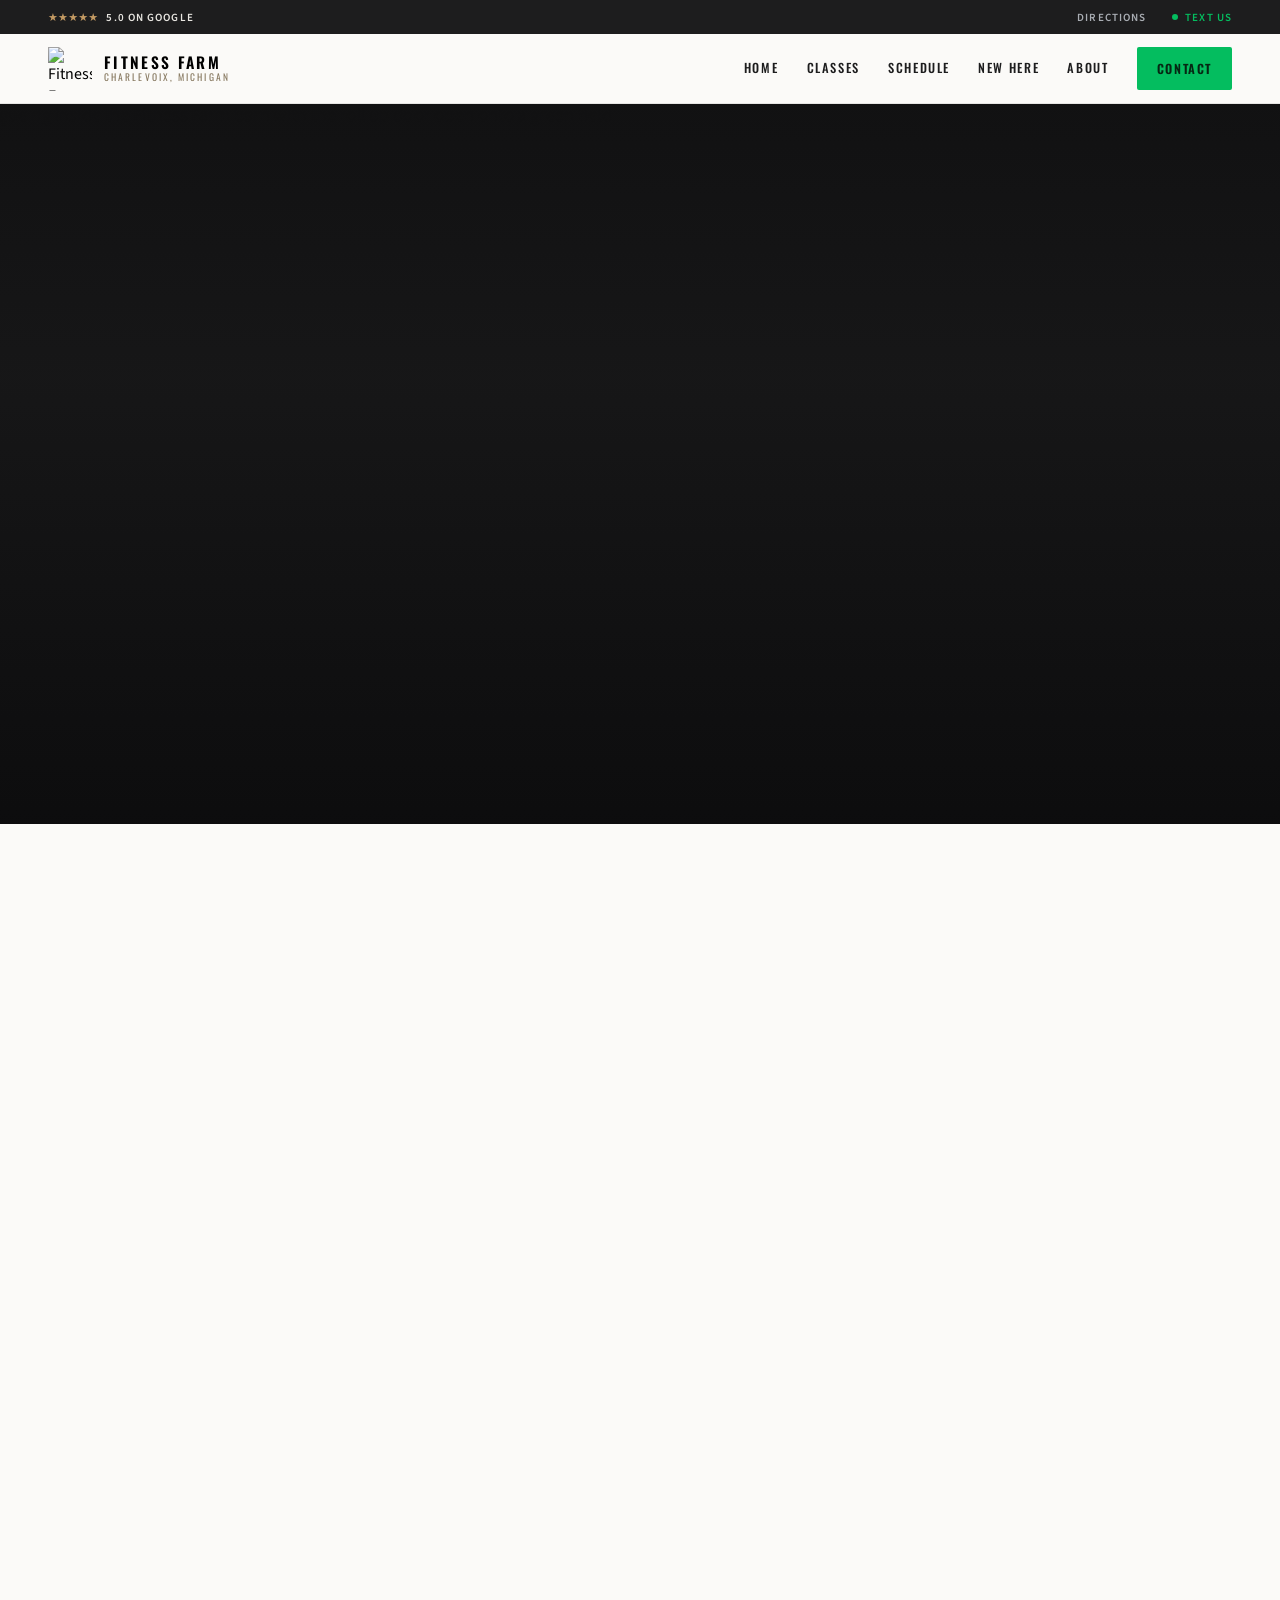
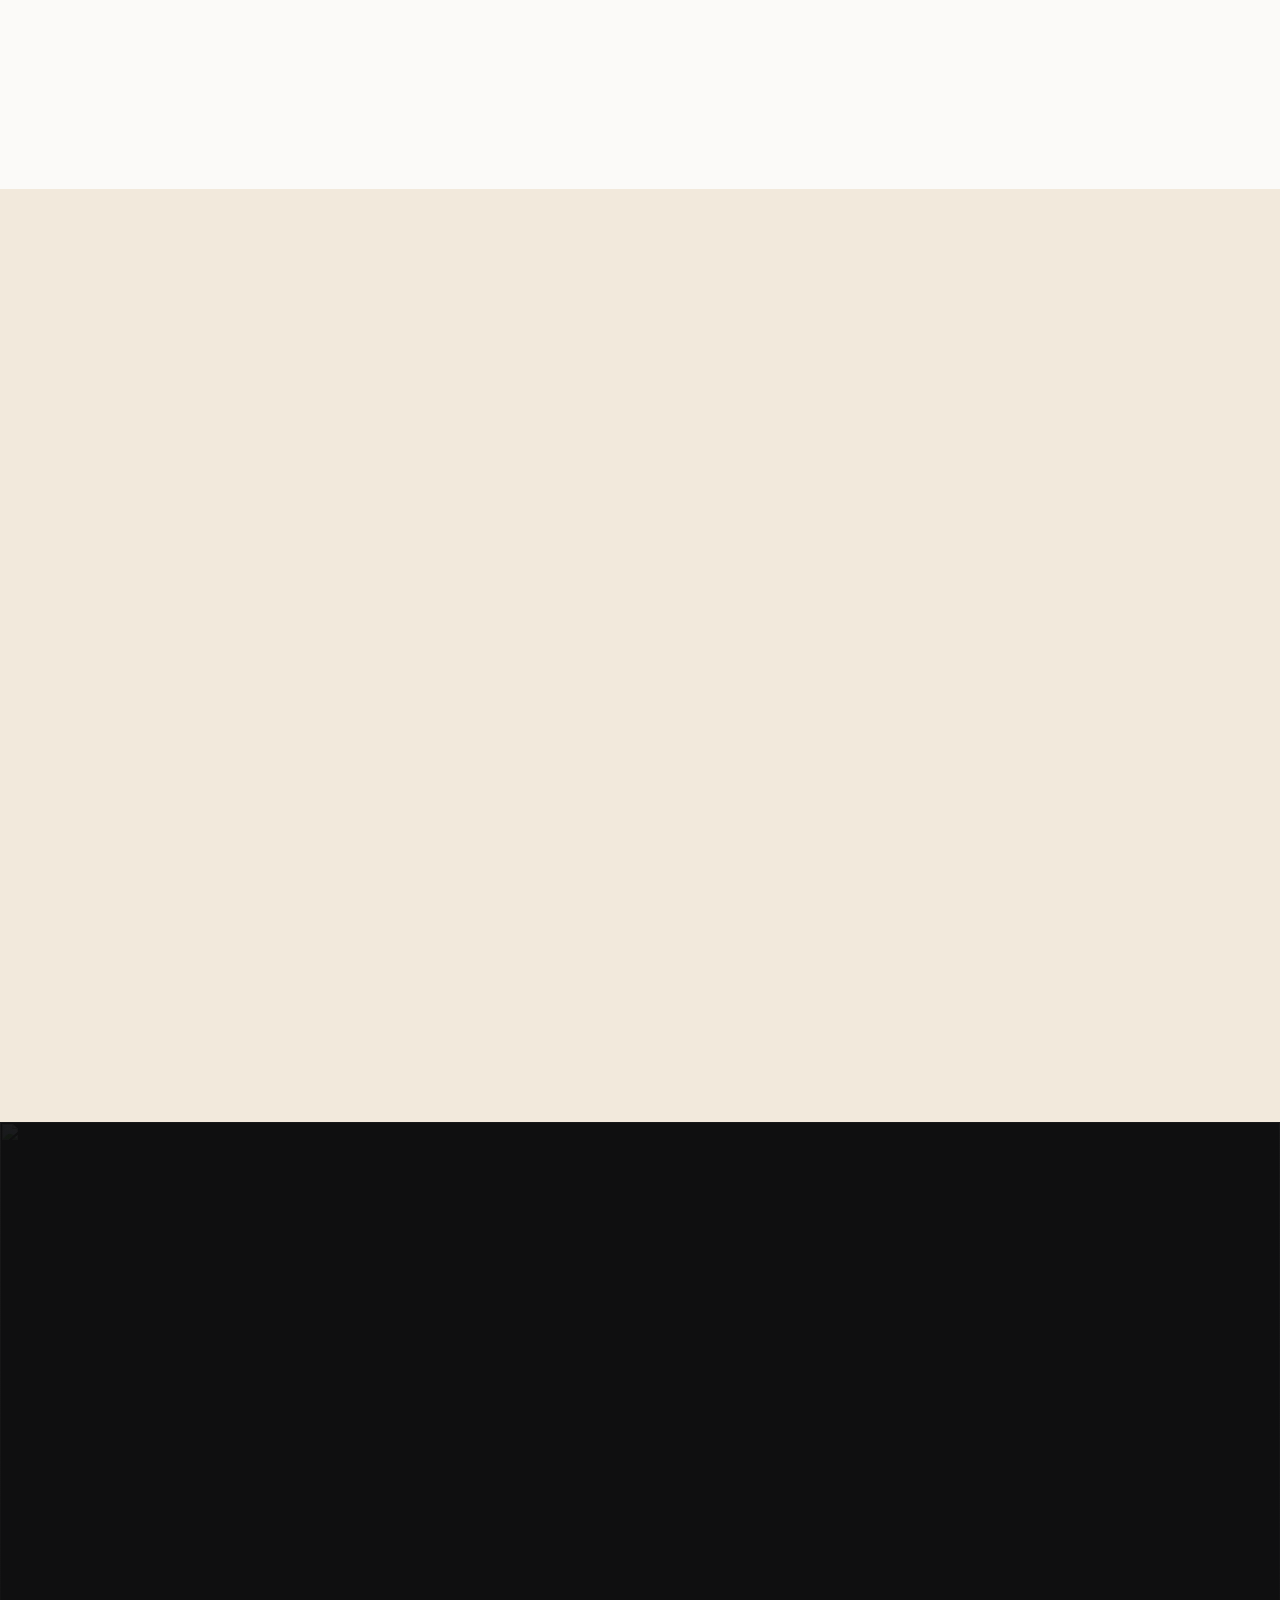
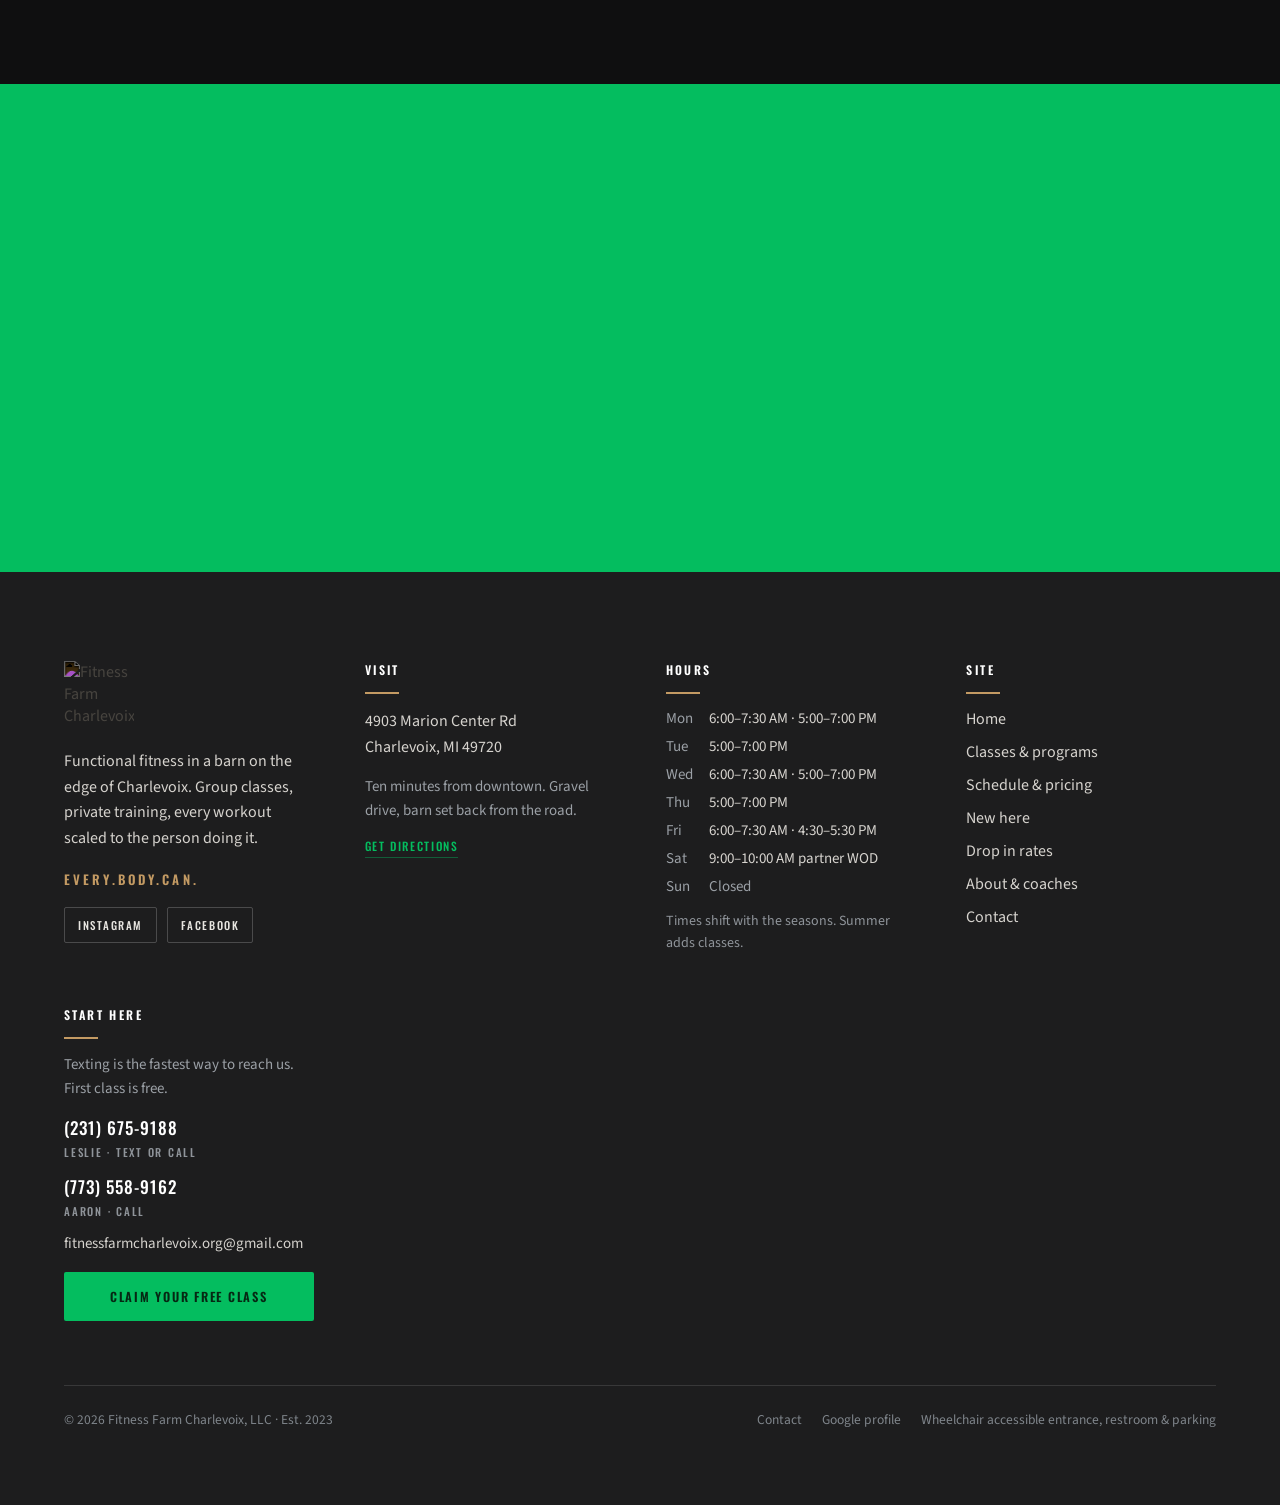
==== index.html @ 134907b1 "Add files via upload" ====
<!DOCTYPE html>
<html lang="en">
<head>
<meta charset="utf-8">
<meta name="viewport" content="width=device-width, initial-scale=1">
<title>Fitness Farm Charlevoix | Functional Fitness Gym in Charlevoix, MI</title>
<meta name="description" content="Coach led functional fitness in a barn ten minutes from downtown Charlevoix, Michigan. Group classes, Sweat 30, Vitality 55+, private training and drop ins. First class free." />
<link rel="icon" href="images/logo.png" />
<link rel="preconnect" href="https://fonts.googleapis.com" />
<link rel="preconnect" href="https://fonts.gstatic.com" crossorigin="crossorigin" />
<link href="https://fonts.googleapis.com/css2?family=Oswald:wght@300;400;500;600;700&family=Source+Sans+3:ital,wght@0,300;0,400;0,500;0,600;0,700;1,400&display=swap" rel="stylesheet" />
<style>
  *, *::before, *::after { box-sizing: border-box; }
  html { scroll-behavior: smooth; scroll-padding-top: 124px; }
  body { margin: 0; background: #FBFAF8; color: #1D1D1E; font-family: 'Source Sans 3', system-ui, sans-serif; -webkit-font-smoothing: antialiased; text-wrap: pretty; }
  img { max-width: 100%; }
  a { color: #039B4D; }
  a:hover { color: #04BD5F; }
  ::selection { background: #04BD5F; color: #062713; }
  @keyframes ffKen { from { transform: scale(1.02); } to { transform: scale(1.14); } }
  @keyframes ffNudge { 0%,100% { transform: translateY(0); } 50% { transform: translateY(7px); } }
</style>
<script src="https://cdn.jsdelivr.net/npm/gsap@3.12.5/dist/gsap.min.js"></script>
<script src="https://cdn.jsdelivr.net/npm/gsap@3.12.5/dist/ScrollTrigger.min.js"></script>
<script type="application/ld+json">
{
  "@context": "https://schema.org",
  "@type": "HealthClub",
  "name": "Fitness Farm Charlevoix",
  "description": "Functional fitness gym offering coach led group workouts and private training for all levels in Charlevoix, Michigan.",
  "image": "images/barn-door-field.jpg",
  "logo": "images/logo.png",
  "telephone": "+1-231-675-9188",
  "email": "fitnessfarmcharlevoix.org@gmail.com",
  "priceRange": "$$",
  "address": {
    "@type": "PostalAddress",
    "streetAddress": "4903 Marion Center Rd",
    "addressLocality": "Charlevoix",
    "addressRegion": "MI",
    "postalCode": "49720",
    "addressCountry": "US"
  },
  "geo": { "@type": "GeoCoordinates", "latitude": 45.277125, "longitude": -85.2727005 },
  "aggregateRating": { "@type": "AggregateRating", "ratingValue": "5.0", "reviewCount": "14" },
  "sameAs": [
    "https://www.facebook.com/fitnessfarmcharlevoix/",
    "https://www.instagram.com/fitnessfarmchx/"
  ],
  "openingHoursSpecification": [
    { "@type": "OpeningHoursSpecification", "dayOfWeek": ["Monday","Wednesday"], "opens": "06:00", "closes": "07:30" },
    { "@type": "OpeningHoursSpecification", "dayOfWeek": ["Monday","Tuesday","Wednesday","Thursday"], "opens": "17:00", "closes": "19:00" },
    { "@type": "OpeningHoursSpecification", "dayOfWeek": ["Friday"], "opens": "06:00", "closes": "07:30" },
    { "@type": "OpeningHoursSpecification", "dayOfWeek": ["Friday"], "opens": "16:30", "closes": "17:30" },
    { "@type": "OpeningHoursSpecification", "dayOfWeek": ["Saturday"], "opens": "09:00", "closes": "10:00" }
  ]
}
</script>
<link rel="stylesheet" href="site.css">
<script src="https://cdn.jsdelivr.net/npm/gsap@3.12.5/dist/gsap.min.js"></script>
<script src="https://cdn.jsdelivr.net/npm/gsap@3.12.5/dist/ScrollTrigger.min.js"></script>
<script src="motion.js" defer></script>
<script src="site.js" defer></script>
</head>
<body>
<div style="position:fixed;top:0;left:0;right:0;z-index:900;font-family:'Source Sans 3',system-ui,sans-serif">
  <div style="background:#1D1D1E;color:#A9ADB3;height:34px;display:flex;align-items:center;justify-content:space-between;gap:16px;padding:0 clamp(14px,4vw,48px);font-size:11px;letter-spacing:0.1em;text-transform:uppercase;font-weight:600;overflow:hidden;white-space:nowrap">
    <a href="https://www.google.com/maps/search/?api=1&amp;query=Fitness%20Farm%20Charlevoix&amp;query_place_id=ChIJkeMee1btSk0RzZCQS1hPnpE" target="_blank" rel="noopener" style="color:#E8E6E1;text-decoration:none;display:flex;align-items:center;gap:8px;flex:0 1 auto;overflow:hidden;text-overflow:ellipsis" data-h="1">
      <span style="color:#C39A63;letter-spacing:0.02em">★★★★★</span>
      <span>5.0 on Google</span>
    </a>
    <div style="display:flex;align-items:center;gap:clamp(12px,2.5vw,26px);flex:0 0 auto">
      <a href="contact.html#directions" style="color:#A9ADB3;text-decoration:none" data-h="1">Directions</a>
      <a href="sms:+12316759188?&amp;body=Hi%20Fitness%20Farm%20-%20I%27d%20like%20to%20try%20a%20class." style="color:#04BD5F;text-decoration:none;display:flex;align-items:center;gap:7px" data-h="2">
        <span style="width:6px;height:6px;border-radius:50%;background:#04BD5F;display:inline-block"></span>
        <span>Text us</span>
      </a>
    </div>
  </div>

  <header data-ff-bar="1" style="height:70px;background:rgba(251,250,248,0.93);backdrop-filter:saturate(180%) blur(14px);-webkit-backdrop-filter:saturate(180%) blur(14px);border-bottom:1px solid rgba(29,29,30,0.09);display:flex;align-items:center;justify-content:space-between;gap:20px;padding:0 clamp(14px,4vw,48px);transition:box-shadow .35s ease,background .35s ease">
    <a href="index.html" style="display:flex;align-items:center;gap:12px;text-decoration:none;color:#000000;flex:0 0 auto">
      <img src="images/logo.png" alt="Fitness Farm Charlevoix badge logo" width="44" height="44" style="width:44px;height:44px;display:block" />
      <span style="display:flex;flex-direction:column;gap:2px;line-height:1">
        <span style="font-family:'Oswald',sans-serif;font-weight:600;font-size:15.5px;letter-spacing:0.15em;text-transform:uppercase">Fitness Farm</span>
        <span style="font-family:'Oswald',sans-serif;font-weight:400;font-size:9.5px;letter-spacing:0.22em;text-transform:uppercase;color:#8A7C64">Charlevoix, Michigan</span>
      </span>
    </a>

    <nav data-ff-nav="desktop" style="display:flex;align-items:center;gap:clamp(16px,2.2vw,30px)">
      <a data-nav="home" data-active="1" href="index.html" style="font-family:'Oswald',sans-serif;font-size:12.5px;font-weight:500;letter-spacing:0.13em;text-transform:uppercase;color:#1D1D1E;text-decoration:none;padding:6px 0;border-bottom:2px solid transparent" data-h="3">Home</a>
      <a data-nav="classes" href="classes.html" style="font-family:'Oswald',sans-serif;font-size:12.5px;font-weight:500;letter-spacing:0.13em;text-transform:uppercase;color:#1D1D1E;text-decoration:none;padding:6px 0;border-bottom:2px solid transparent" data-h="3">Classes</a>
      <a data-nav="schedule" href="schedule.html" style="font-family:'Oswald',sans-serif;font-size:12.5px;font-weight:500;letter-spacing:0.13em;text-transform:uppercase;color:#1D1D1E;text-decoration:none;padding:6px 0;border-bottom:2px solid transparent" data-h="3">Schedule</a>
      <a data-nav="new" href="new-here.html" style="font-family:'Oswald',sans-serif;font-size:12.5px;font-weight:500;letter-spacing:0.13em;text-transform:uppercase;color:#1D1D1E;text-decoration:none;padding:6px 0;border-bottom:2px solid transparent" data-h="3">New Here</a>
      <a data-nav="about" href="about.html" style="font-family:'Oswald',sans-serif;font-size:12.5px;font-weight:500;letter-spacing:0.13em;text-transform:uppercase;color:#1D1D1E;text-decoration:none;padding:6px 0;border-bottom:2px solid transparent" data-h="3">About</a>
      <a data-nav="contact" href="contact.html" style="font-family:'Oswald',sans-serif;font-size:12.5px;font-weight:600;letter-spacing:0.13em;text-transform:uppercase;color:#062713;background:#04BD5F;text-decoration:none;padding:12px 20px;border-radius:2px;white-space:nowrap" data-h="4">Contact</a>
    </nav>

    <button type="button" data-ff-burger="1" onclick="ffMenu()" aria-label="Open menu" style="display:none;align-items:center;gap:9px;background:none;border:1px solid rgba(29,29,30,0.18);border-radius:2px;padding:9px 13px;cursor:pointer;font-family:'Oswald',sans-serif;font-size:11.5px;font-weight:600;letter-spacing:0.14em;text-transform:uppercase;color:#1D1D1E">
      <span style="display:flex;flex-direction:column;gap:3.5px">
        <span style="display:block;width:16px;height:1.5px;background:#1D1D1E"></span>
        <span style="display:block;width:16px;height:1.5px;background:#1D1D1E"></span>
        <span style="display:block;width:16px;height:1.5px;background:#1D1D1E"></span>
      </span>
      <span>Menu</span>
    </button>
  </header>
</div>

<div data-ff-spacer="1" style="height:104px"></div>

<div id="ffMenu" style="position:fixed;inset:0;z-index:950;background:#1D1D1E;overflow-y:auto;font-family:'Source Sans 3',system-ui,sans-serif;transition:opacity .32s ease, transform .32s cubic-bezier(.2,.8,.2,1);opacity:0;transform:translateY(-14px);pointer-events:none">
  <div style="display:flex;align-items:center;justify-content:space-between;height:104px;padding:0 clamp(14px,4vw,48px);border-bottom:1px solid rgba(255,255,255,0.12)">
    <span style="font-family:'Oswald',sans-serif;font-weight:600;font-size:14px;letter-spacing:0.18em;text-transform:uppercase;color:#FFFFFF">Fitness Farm</span>
    <button type="button" onclick="ffMenu()" aria-label="Close menu" style="background:none;border:1px solid rgba(255,255,255,0.25);border-radius:2px;padding:10px 14px;cursor:pointer;font-family:'Oswald',sans-serif;font-size:11.5px;font-weight:600;letter-spacing:0.14em;text-transform:uppercase;color:#FFFFFF">Close</button>
  </div>
  <nav style="display:flex;flex-direction:column;padding:8px clamp(14px,4vw,48px) 0">
    <a href="index.html" onclick="ffMenu(false)" style="font-family:'Oswald',sans-serif;font-size:30px;font-weight:500;letter-spacing:0.06em;text-transform:uppercase;color:#FFFFFF;text-decoration:none;padding:20px 0;border-bottom:1px solid rgba(255,255,255,0.1)">Home</a>
    <a href="classes.html" onclick="ffMenu(false)" style="font-family:'Oswald',sans-serif;font-size:30px;font-weight:500;letter-spacing:0.06em;text-transform:uppercase;color:#FFFFFF;text-decoration:none;padding:20px 0;border-bottom:1px solid rgba(255,255,255,0.1)">Classes</a>
    <a href="schedule.html" onclick="ffMenu(false)" style="font-family:'Oswald',sans-serif;font-size:30px;font-weight:500;letter-spacing:0.06em;text-transform:uppercase;color:#FFFFFF;text-decoration:none;padding:20px 0;border-bottom:1px solid rgba(255,255,255,0.1)">Schedule &amp; Pricing</a>
    <a href="new-here.html" onclick="ffMenu(false)" style="font-family:'Oswald',sans-serif;font-size:30px;font-weight:500;letter-spacing:0.06em;text-transform:uppercase;color:#FFFFFF;text-decoration:none;padding:20px 0;border-bottom:1px solid rgba(255,255,255,0.1)">New Here</a>
    <a href="about.html" onclick="ffMenu(false)" style="font-family:'Oswald',sans-serif;font-size:30px;font-weight:500;letter-spacing:0.06em;text-transform:uppercase;color:#FFFFFF;text-decoration:none;padding:20px 0;border-bottom:1px solid rgba(255,255,255,0.1)">About</a>
    <a href="contact.html" onclick="ffMenu(false)" style="font-family:'Oswald',sans-serif;font-size:30px;font-weight:500;letter-spacing:0.06em;text-transform:uppercase;color:#FFFFFF;text-decoration:none;padding:20px 0;border-bottom:1px solid rgba(255,255,255,0.1)">Contact</a>
    <a href="contact.html" onclick="ffMenu(false)" style="margin-top:28px;text-align:center;font-family:'Oswald',sans-serif;font-size:15px;font-weight:600;letter-spacing:0.14em;text-transform:uppercase;color:#062713;background:#04BD5F;text-decoration:none;padding:19px 24px;border-radius:2px">Contact us</a>
  </nav>
</div>

<div data-ff-mobilebar="1" style="display:none;position:fixed;bottom:0;left:0;right:0;z-index:880;background:#1D1D1E;border-top:1px solid rgba(255,255,255,0.12);grid-template-columns:1fr 1fr 1.2fr;font-family:'Oswald',sans-serif">
  <a href="sms:+12316759188?&amp;body=Hi%20Fitness%20Farm%20-%20I%27d%20like%20to%20try%20a%20class." style="display:flex;align-items:center;justify-content:center;min-height:56px;color:#FFFFFF;text-decoration:none;font-size:12.5px;font-weight:500;letter-spacing:0.12em;text-transform:uppercase;border-right:1px solid rgba(255,255,255,0.12)">Text</a>
  <a href="tel:+12316759188" style="display:flex;align-items:center;justify-content:center;min-height:56px;color:#FFFFFF;text-decoration:none;font-size:12.5px;font-weight:500;letter-spacing:0.12em;text-transform:uppercase;border-right:1px solid rgba(255,255,255,0.12)">Call</a>
  <a href="contact.html" style="display:flex;align-items:center;justify-content:center;min-height:56px;background:#04BD5F;color:#062713;text-decoration:none;font-size:12.5px;font-weight:600;letter-spacing:0.12em;text-transform:uppercase">Contact</a>
</div>



<section data-screen-label="Hero" style="position:relative;height:clamp(560px,80vh,880px);overflow:hidden;background:#1D1D1E">
  <div style="position:absolute;inset:0;overflow:hidden">
    <img src="images/barn-door-field.jpg" alt="Rogue rig inside the Fitness Farm barn with the roll up door open onto a green field" style="width:100%;height:100%;object-fit:cover;object-position:center 55%;animation:ffKen 26s ease-out forwards" />
  </div>
  <div style="position:absolute;inset:0;background:linear-gradient(180deg,rgba(10,10,11,0.62) 0%,rgba(10,10,11,0.34) 38%,rgba(10,10,11,0.86) 100%)"></div>
  <div style="position:relative;height:100%;max-width:1240px;margin:0 auto;padding:clamp(28px,5vw,56px) clamp(18px,5vw,64px);display:flex;flex-direction:column;justify-content:flex-end;gap:clamp(20px,2.6vw,30px)">
    <p data-anim="fade" data-now="1" style="opacity:0;margin:0;display:flex;align-items:center;gap:14px;font-family:'Oswald',sans-serif;font-size:clamp(10px,1.1vw,12px);font-weight:500;letter-spacing:0.26em;text-transform:uppercase;color:#E4DFD6">
      <span style="width:clamp(24px,4vw,54px);height:1px;background:#C39A63;display:inline-block"></span>
      Functional fitness · Charlevoix, Michigan
    </p>
    <h1 data-anim="words" data-now="1" data-delay="0.15" style="opacity:0;margin:0;font-family:'Oswald',sans-serif;font-weight:700;font-size:clamp(46px,10.5vw,148px);line-height:0.86;letter-spacing:-0.01em;text-transform:uppercase;color:#FFFFFF">Every. Body. Can.</h1>
    <div style="display:flex;flex-wrap:wrap;align-items:flex-end;justify-content:space-between;gap:clamp(22px,3vw,48px)">
      <p data-anim="fade" data-now="1" data-delay="0.5" style="opacity:0;margin:0;font-size:clamp(16.5px,1.5vw,20px);line-height:1.6;color:#E4DFD6;max-width:46ch">Coach led functional fitness in a barn on the edge of Charlevoix. Every workout scales to you, whether it is your first day or your tenth year.</p>
      <div data-anim="stagger" data-now="1" data-delay="0.6" style="opacity:0;display:flex;flex-wrap:wrap;gap:12px">
        <a href="new-here.html#free-class" style="font-family:'Oswald',sans-serif;font-size:13px;font-weight:600;letter-spacing:0.15em;text-transform:uppercase;color:#062713;background:#04BD5F;text-decoration:none;padding:19px 28px;border-radius:2px;white-space:nowrap" data-h="5">Claim your free class</a>
        <a href="schedule.html" style="font-family:'Oswald',sans-serif;font-size:13px;font-weight:600;letter-spacing:0.15em;text-transform:uppercase;color:#FFFFFF;text-decoration:none;padding:19px 28px;border:1px solid rgba(255,255,255,0.45);border-radius:2px;white-space:nowrap" data-h="6">This week's schedule</a>
      </div>
    </div>
    <div data-anim="fade" data-now="1" data-delay="0.85" style="opacity:0;display:flex;flex-wrap:wrap;align-items:center;gap:10px 22px;padding-top:clamp(10px,1.6vw,18px);border-top:1px solid rgba(255,255,255,0.2);font-family:'Oswald',sans-serif;font-size:11.5px;font-weight:500;letter-spacing:0.18em;text-transform:uppercase;color:#C6C3BD">
      <span style="color:#C39A63;letter-spacing:0.05em;font-size:13px">★★★★★</span>
      <span style="color:#FFFFFF">5.0 on Google</span>
      <span style="opacity:0.4">/</span>
      <span>14 reviews, all five star</span>
      <span style="opacity:0.4">/</span>
      <span>Est. 2023</span>
      <span style="opacity:0.4">/</span>
      <span>Only functional fitness box in the area</span>
    </div>
  </div>
</section>

<div data-anim="marquee" data-speed="42" style="opacity:0;background:#1D1D1E;border-bottom:1px solid rgba(255,255,255,0.08);overflow:hidden;padding:16px 0">
  <div style="display:flex;width:max-content;gap:0;font-family:'Oswald',sans-serif;font-size:clamp(12px,1.3vw,15px);font-weight:500;letter-spacing:0.2em;text-transform:uppercase;color:#8F949A;white-space:nowrap">
    <span style="display:flex;gap:0">
      <span style="padding:0 28px">Like minded people</span><span style="color:#C39A63">·</span>
      <span style="padding:0 28px">Motivation</span><span style="color:#C39A63">·</span>
      <span style="padding:0 28px">Movement</span><span style="color:#C39A63">·</span>
      <span style="padding:0 28px">No limitations, come as you are</span><span style="color:#C39A63">·</span>
      <span style="padding:0 28px">Come for the workout, stay for the friends</span><span style="color:#C39A63">·</span>
      <span style="padding:0 28px">Scaled every single day</span><span style="color:#C39A63">·</span>
    </span>
    <span style="display:flex;gap:0" aria-hidden="true">
      <span style="padding:0 28px">Like minded people</span><span style="color:#C39A63">·</span>
      <span style="padding:0 28px">Motivation</span><span style="color:#C39A63">·</span>
      <span style="padding:0 28px">Movement</span><span style="color:#C39A63">·</span>
      <span style="padding:0 28px">No limitations, come as you are</span><span style="color:#C39A63">·</span>
      <span style="padding:0 28px">Come for the workout, stay for the friends</span><span style="color:#C39A63">·</span>
      <span style="padding:0 28px">Scaled every single day</span><span style="color:#C39A63">·</span>
    </span>
  </div>
</div>

<section data-screen-label="Permission" style="padding:clamp(72px,9vw,144px) clamp(18px,5vw,64px);background:#FBFAF8">
  <div style="max-width:1240px;margin:0 auto;display:grid;grid-template-columns:repeat(auto-fit,minmax(310px,1fr));gap:clamp(34px,5vw,80px);align-items:center">
    <div data-anim="img" style="opacity:0;position:relative;overflow:hidden;border-radius:2px;aspect-ratio:4/5;background:#E7E3DC">
      <img src="images/kettlebell-door.jpg" alt="Member swinging a kettlebell with the barn door open onto summer green" style="width:100%;height:100%;object-fit:cover;display:block" />
      <span style="position:absolute;left:0;bottom:0;background:#FBFAF8;color:#1D1D1E;font-family:'Oswald',sans-serif;font-size:11px;font-weight:600;letter-spacing:0.18em;text-transform:uppercase;padding:11px 16px">Door open, June</span>
    </div>
    <div style="display:flex;flex-direction:column;gap:22px;min-width:0">
      <p data-anim="fade" style="opacity:0;margin:0;display:flex;align-items:center;gap:12px;font-family:'Oswald',sans-serif;font-size:11.5px;font-weight:500;letter-spacing:0.24em;text-transform:uppercase;color:#8A7C64">
        <span style="width:34px;height:1px;background:#C39A63;display:inline-block"></span>Start where you are
      </p>
      <h2 data-anim="words" style="opacity:0;margin:0;font-family:'Oswald',sans-serif;font-weight:600;font-size:clamp(30px,4.4vw,60px);line-height:0.98;letter-spacing:0.005em;text-transform:uppercase;color:#0A0A0B">There will never be a perfect time to start</h2>
      <div data-anim="fade" style="opacity:0;height:1px;background:rgba(29,29,30,0.14)"></div>
      <p data-anim="fade" data-delay="0.05" style="opacity:0;margin:0;font-size:clamp(16.5px,1.4vw,19px);line-height:1.68;color:#46443F;max-width:58ch">Waiting will not make life simpler. It will not hand you more time or more energy. So start now, exactly as you are. Nobody here is looking at you or judging you. We are all working on something, and we will give you the accountability that has been missing.</p>
      <a data-anim="fade" data-delay="0.1" href="new-here.html#free-class" style="opacity:0;align-self:flex-start;font-family:'Oswald',sans-serif;font-size:13px;font-weight:600;letter-spacing:0.15em;text-transform:uppercase;color:#0A0A0B;text-decoration:none;border-bottom:2px solid #04BD5F;padding-bottom:7px" data-h="7">Your first class is free →</a>
    </div>
  </div>
</section>

<section data-screen-label="Programs" style="padding:clamp(72px,9vw,144px) clamp(18px,5vw,64px);background:#F2E9DC">
  <div style="max-width:1240px;margin:0 auto">
    <div style="display:flex;flex-wrap:wrap;align-items:flex-end;justify-content:space-between;gap:24px;margin-bottom:clamp(34px,4vw,56px)">
      <div style="display:flex;flex-direction:column;gap:18px;min-width:0">
        <p data-anim="fade" style="opacity:0;margin:0;display:flex;align-items:center;gap:12px;font-family:'Oswald',sans-serif;font-size:11.5px;font-weight:500;letter-spacing:0.24em;text-transform:uppercase;color:#8A7C64">
          <span style="width:34px;height:1px;background:#8A7C64;display:inline-block"></span>What we run
        </p>
        <h2 data-anim="words" style="opacity:0;margin:0;font-family:'Oswald',sans-serif;font-weight:600;font-size:clamp(30px,4.4vw,60px);line-height:0.98;text-transform:uppercase;color:#0A0A0B">Six ways in. One standard.</h2>
      </div>
      <a data-anim="fade" href="classes.html" style="opacity:0;font-family:'Oswald',sans-serif;font-size:12.5px;font-weight:600;letter-spacing:0.15em;text-transform:uppercase;color:#0A0A0B;text-decoration:none;border-bottom:2px solid #C39A63;padding-bottom:7px;white-space:nowrap" data-h="8">All programs →</a>
    </div>
    <div data-anim="stagger" style="opacity:0;display:grid;grid-template-columns:repeat(auto-fit,minmax(255px,1fr));gap:1px;background:rgba(29,29,30,0.13);border:1px solid rgba(29,29,30,0.13)">
      <a href="classes.html#group" style="display:flex;flex-direction:column;gap:12px;padding:clamp(26px,2.6vw,38px);background:#FBFAF8;text-decoration:none;color:inherit;transition:background .3s ease" data-h="9">
        <span style="font-family:'Oswald',sans-serif;font-size:11px;font-weight:600;letter-spacing:0.2em;text-transform:uppercase;color:#C39A63">60 min</span>
        <h3 style="margin:0;font-family:'Oswald',sans-serif;font-size:clamp(21px,2vw,26px);font-weight:600;letter-spacing:0.02em;text-transform:uppercase;color:#0A0A0B;line-height:1.05">Group class</h3>
        <p style="margin:0;font-size:16px;line-height:1.6;color:#46443F">Strength, conditioning and gymnastics. Coach led start to finish, scaled to whoever shows up.</p>
        <span style="margin-top:auto;padding-top:14px;font-family:'Oswald',sans-serif;font-size:11.5px;font-weight:600;letter-spacing:0.16em;text-transform:uppercase;color:#039B4D">Learn more</span>
      </a>
      <a href="classes.html#sweat30" style="display:flex;flex-direction:column;gap:12px;padding:clamp(26px,2.6vw,38px);background:#FBFAF8;text-decoration:none;color:inherit;transition:background .3s ease" data-h="9">
        <span style="font-family:'Oswald',sans-serif;font-size:11px;font-weight:600;letter-spacing:0.2em;text-transform:uppercase;color:#C39A63">30 min</span>
        <h3 style="margin:0;font-family:'Oswald',sans-serif;font-size:clamp(21px,2vw,26px);font-weight:600;letter-spacing:0.02em;text-transform:uppercase;color:#0A0A0B;line-height:1.05">Sweat 30</h3>
        <p style="margin:0;font-size:16px;line-height:1.6;color:#46443F">No barbell, no experience needed. Bike, row, rope, dumbbells. Built for tight mornings and first timers.</p>
        <span style="margin-top:auto;padding-top:14px;font-family:'Oswald',sans-serif;font-size:11.5px;font-weight:600;letter-spacing:0.16em;text-transform:uppercase;color:#039B4D">Learn more</span>
      </a>
      <a href="classes.html#partner" style="display:flex;flex-direction:column;gap:12px;padding:clamp(26px,2.6vw,38px);background:#FBFAF8;text-decoration:none;color:inherit;transition:background .3s ease" data-h="9">
        <span style="font-family:'Oswald',sans-serif;font-size:11px;font-weight:600;letter-spacing:0.2em;text-transform:uppercase;color:#C39A63">Sat 9:00 AM</span>
        <h3 style="margin:0;font-family:'Oswald',sans-serif;font-size:clamp(21px,2vw,26px);font-weight:600;letter-spacing:0.02em;text-transform:uppercase;color:#0A0A0B;line-height:1.05">Partner WOD</h3>
        <p style="margin:0;font-size:16px;line-height:1.6;color:#46443F">The best hour of our week. Bring a friend, split the work, walk into the weekend earned.</p>
        <span style="margin-top:auto;padding-top:14px;font-family:'Oswald',sans-serif;font-size:11.5px;font-weight:600;letter-spacing:0.16em;text-transform:uppercase;color:#039B4D">Learn more</span>
      </a>
      <a href="classes.html#opengym" style="display:flex;flex-direction:column;gap:12px;padding:clamp(26px,2.6vw,38px);background:#FBFAF8;text-decoration:none;color:inherit;transition:background .3s ease" data-h="9">
        <span style="font-family:'Oswald',sans-serif;font-size:11px;font-weight:600;letter-spacing:0.2em;text-transform:uppercase;color:#C39A63">Members</span>
        <h3 style="margin:0;font-family:'Oswald',sans-serif;font-size:clamp(21px,2vw,26px);font-weight:600;letter-spacing:0.02em;text-transform:uppercase;color:#0A0A0B;line-height:1.05">Open gym</h3>
        <p style="margin:0;font-size:16px;line-height:1.6;color:#46443F">Your programming, our equipment, a coach on the floor if you want eyes on a lift.</p>
        <span style="margin-top:auto;padding-top:14px;font-family:'Oswald',sans-serif;font-size:11.5px;font-weight:600;letter-spacing:0.16em;text-transform:uppercase;color:#039B4D">Learn more</span>
      </a>
      <a href="classes.html#vitality" style="display:flex;flex-direction:column;gap:12px;padding:clamp(26px,2.6vw,38px);background:#FBFAF8;text-decoration:none;color:inherit;transition:background .3s ease" data-h="9">
        <span style="font-family:'Oswald',sans-serif;font-size:11px;font-weight:600;letter-spacing:0.2em;text-transform:uppercase;color:#C39A63">Low impact</span>
        <h3 style="margin:0;font-family:'Oswald',sans-serif;font-size:clamp(21px,2vw,26px);font-weight:600;letter-spacing:0.02em;text-transform:uppercase;color:#0A0A0B;line-height:1.05">Vitality 55+</h3>
        <p style="margin:0;font-size:16px;line-height:1.6;color:#46443F">Strength, balance and mobility that keeps you on the water, in the garden and up off the floor.</p>
        <span style="margin-top:auto;padding-top:14px;font-family:'Oswald',sans-serif;font-size:11.5px;font-weight:600;letter-spacing:0.16em;text-transform:uppercase;color:#039B4D">Learn more</span>
      </a>
      <a href="classes.html#private" style="display:flex;flex-direction:column;gap:12px;padding:clamp(26px,2.6vw,38px);background:#FBFAF8;text-decoration:none;color:inherit;transition:background .3s ease" data-h="9">
        <span style="font-family:'Oswald',sans-serif;font-size:11px;font-weight:600;letter-spacing:0.2em;text-transform:uppercase;color:#C39A63">One to one</span>
        <h3 style="margin:0;font-family:'Oswald',sans-serif;font-size:clamp(21px,2vw,26px);font-weight:600;letter-spacing:0.02em;text-transform:uppercase;color:#0A0A0B;line-height:1.05">Private training</h3>
        <p style="margin:0;font-size:16px;line-height:1.6;color:#46443F">Coming back from injury, prepping for something specific, or groups just are not your thing.</p>
        <span style="margin-top:auto;padding-top:14px;font-family:'Oswald',sans-serif;font-size:11.5px;font-weight:600;letter-spacing:0.16em;text-transform:uppercase;color:#039B4D">Learn more</span>
      </a>
    </div>
  </div>
</section>

<section data-screen-label="The barn" style="position:relative;overflow:hidden;background:#0F0F10;padding:clamp(76px,9vw,150px) clamp(18px,5vw,64px)">
  <img src="images/facility-rigs.jpg" alt="" aria-hidden="true" style="position:absolute;inset:0;width:100%;height:100%;object-fit:cover;opacity:0.2" />
  <div style="position:absolute;inset:0;background:linear-gradient(180deg,rgba(15,15,16,0.72),rgba(15,15,16,0.94))"></div>
  <div style="position:relative;max-width:1240px;margin:0 auto;display:flex;flex-direction:column;gap:clamp(34px,4.5vw,64px)">
    <div style="display:grid;grid-template-columns:repeat(auto-fit,minmax(300px,1fr));gap:clamp(28px,4vw,72px);align-items:end">
      <div style="display:flex;flex-direction:column;gap:20px;min-width:0">
        <p data-anim="fade" style="opacity:0;margin:0;display:flex;align-items:center;gap:12px;font-family:'Oswald',sans-serif;font-size:11.5px;font-weight:500;letter-spacing:0.24em;text-transform:uppercase;color:#C39A63">
          <span style="width:34px;height:1px;background:#C39A63;display:inline-block"></span>The Fitness Farm difference
        </p>
        <h2 data-anim="words" style="opacity:0;margin:0;font-family:'Oswald',sans-serif;font-weight:600;font-size:clamp(30px,4.6vw,64px);line-height:0.96;text-transform:uppercase;color:#FFFFFF">Don't let the pole barn fool you</h2>
      </div>
      <p data-anim="fade" data-delay="0.08" style="opacity:0;margin:0;font-size:clamp(16.5px,1.4vw,19px);line-height:1.7;color:#C6C3BD;max-width:52ch">Rogue rigs. Concept2 rowers and bikes. Full barbell and bumper sets. A diamond plate floor that gets swept after every class. In summer the door rolls up and the field becomes part of the workout. It is not a commercial gym, and that is the entire point.</p>
    </div>
    <div data-anim="stagger" style="opacity:0;display:grid;grid-template-columns:repeat(auto-fit,minmax(180px,1fr));gap:1px;background:rgba(255,255,255,0.14);border:1px solid rgba(255,255,255,0.14)">
      <div style="background:#151516;padding:clamp(24px,2.6vw,36px);display:flex;flex-direction:column;gap:8px">
        <span data-anim="count" data-to="5" data-decimals="1" style="opacity:0;font-family:'Oswald',sans-serif;font-size:clamp(38px,4.6vw,58px);font-weight:600;line-height:1;color:#FFFFFF">5.0</span>
        <span style="font-family:'Oswald',sans-serif;font-size:11px;font-weight:500;letter-spacing:0.2em;text-transform:uppercase;color:#8F949A">Google rating</span>
      </div>
      <div style="background:#151516;padding:clamp(24px,2.6vw,36px);display:flex;flex-direction:column;gap:8px">
        <span data-anim="count" data-to="14" data-suffix="/14" style="opacity:0;font-family:'Oswald',sans-serif;font-size:clamp(38px,4.6vw,58px);font-weight:600;line-height:1;color:#FFFFFF">14/14</span>
        <span style="font-family:'Oswald',sans-serif;font-size:11px;font-weight:500;letter-spacing:0.2em;text-transform:uppercase;color:#8F949A">Five star reviews</span>
      </div>
      <div style="background:#151516;padding:clamp(24px,2.6vw,36px);display:flex;flex-direction:column;gap:8px">
        <span style="font-family:'Oswald',sans-serif;font-size:clamp(38px,4.6vw,58px);font-weight:600;line-height:1;color:#FFFFFF">3</span>
        <span style="font-family:'Oswald',sans-serif;font-size:11px;font-weight:500;letter-spacing:0.2em;text-transform:uppercase;color:#8F949A">Coaches on the floor</span>
      </div>
      <div style="background:#151516;padding:clamp(24px,2.6vw,36px);display:flex;flex-direction:column;gap:8px">
        <span style="font-family:'Oswald',sans-serif;font-size:clamp(38px,4.6vw,58px);font-weight:600;line-height:1;color:#04BD5F">All</span>
        <span style="font-family:'Oswald',sans-serif;font-size:11px;font-weight:500;letter-spacing:0.2em;text-transform:uppercase;color:#8F949A">Levels, every session</span>
      </div>
    </div>
    <a data-anim="fade" href="about.html#facility" style="opacity:0;align-self:flex-start;font-family:'Oswald',sans-serif;font-size:12.5px;font-weight:600;letter-spacing:0.15em;text-transform:uppercase;color:#FFFFFF;text-decoration:none;border-bottom:2px solid #C39A63;padding-bottom:7px" data-h="10">Tour the barn →</a>
  </div>
</section>

<section data-screen-label="Community" style="padding:clamp(72px,9vw,144px) clamp(18px,5vw,64px);background:#FBFAF8">
  <div style="max-width:1240px;margin:0 auto;display:grid;grid-template-columns:repeat(auto-fit,minmax(310px,1fr));gap:clamp(34px,5vw,80px);align-items:center">
    <div style="display:flex;flex-direction:column;gap:22px;min-width:0;order:1">
      <p data-anim="fade" style="opacity:0;margin:0;display:flex;align-items:center;gap:12px;font-family:'Oswald',sans-serif;font-size:11.5px;font-weight:500;letter-spacing:0.24em;text-transform:uppercase;color:#8A7C64">
        <span style="width:34px;height:1px;background:#C39A63;display:inline-block"></span>Find your workout tribe
      </p>
      <h2 data-anim="words" style="opacity:0;margin:0;font-family:'Oswald',sans-serif;font-weight:600;font-size:clamp(30px,4.4vw,60px);line-height:0.98;text-transform:uppercase;color:#0A0A0B">Come for the workout, stay for the people</h2>
      <div data-anim="fade" style="opacity:0;height:1px;background:rgba(29,29,30,0.14)"></div>
      <p data-anim="fade" style="opacity:0;margin:0;font-size:clamp(16.5px,1.4vw,19px);line-height:1.68;color:#46443F;max-width:56ch">Community drives effort. Effort drives results. Our members pick each other up on the days motivation does not show, which is most days. That is the whole trick, and it is why people who start here stay here.</p>
      <ul data-anim="stagger" style="opacity:0;margin:0;padding:0;list-style:none;display:flex;flex-direction:column;gap:12px">
        <li style="display:flex;gap:13px;align-items:flex-start;font-size:16.5px;line-height:1.55;color:#46443F"><span style="flex:0 0 auto;width:7px;height:7px;background:#04BD5F;margin-top:8px"></span>Coaches who know your name and what your knee did last winter</li>
        <li style="display:flex;gap:13px;align-items:flex-start;font-size:16.5px;line-height:1.55;color:#46443F"><span style="flex:0 0 auto;width:7px;height:7px;background:#04BD5F;margin-top:8px"></span>Class sizes small enough that nobody moves unwatched</li>
        <li style="display:flex;gap:13px;align-items:flex-start;font-size:16.5px;line-height:1.55;color:#46443F"><span style="flex:0 0 auto;width:7px;height:7px;background:#04BD5F;margin-top:8px"></span>Free hero WODs on Memorial Day and Veterans Day, open to the whole town</li>
      </ul>
    </div>
    <div data-anim="img" style="opacity:0;position:relative;overflow:hidden;border-radius:2px;aspect-ratio:4/3;background:#E7E3DC;order:2">
      <img src="images/class-wide.jpg" alt="A full class training in the barn, a dozen members working through a workout" style="width:100%;height:100%;object-fit:cover;display:block" />
    </div>
  </div>
</section>

<section data-screen-label="Testimonials" style="padding:clamp(72px,9vw,144px) clamp(18px,5vw,64px);background:#151516">
  <div style="max-width:1240px;margin:0 auto;display:flex;flex-direction:column;gap:clamp(32px,4vw,56px)">
    <div style="display:flex;flex-wrap:wrap;align-items:flex-end;justify-content:space-between;gap:22px">
      <h2 data-anim="words" style="opacity:0;margin:0;font-family:'Oswald',sans-serif;font-weight:600;font-size:clamp(28px,4vw,54px);line-height:0.98;text-transform:uppercase;color:#FFFFFF;max-width:24ch">Fourteen reviews. Fourteen five stars.</h2>
      <a data-anim="fade" href="https://www.google.com/maps/search/?api=1&amp;query=Fitness%20Farm%20Charlevoix&amp;query_place_id=ChIJkeMee1btSk0RzZCQS1hPnpE" target="_blank" rel="noopener" style="opacity:0;font-family:'Oswald',sans-serif;font-size:12.5px;font-weight:600;letter-spacing:0.15em;text-transform:uppercase;color:#04BD5F;text-decoration:none;border-bottom:2px solid rgba(4,189,95,0.4);padding-bottom:7px;white-space:nowrap" data-h="11">Read them on Google →</a>
    </div>
    <div data-anim="stagger" style="opacity:0;display:grid;grid-template-columns:repeat(auto-fit,minmax(280px,1fr));gap:clamp(18px,2vw,28px)">
      <figure style="margin:0;background:#1D1D1E;border:1px solid rgba(255,255,255,0.1);border-top:2px solid #C39A63;padding:clamp(26px,2.6vw,36px);display:flex;flex-direction:column;gap:18px">
        <span style="color:#C39A63;letter-spacing:0.12em;font-size:13px">★★★★★</span>
        <blockquote style="margin:0;font-size:17.5px;line-height:1.6;color:#E4DFD6">“Don't let the pole barn location fool you. The equipment is great, the workouts are challenging, and the atmosphere is better than any big commercial gym I've been to.”</blockquote>
        <figcaption style="margin-top:auto;font-family:'Oswald',sans-serif;font-size:11.5px;font-weight:500;letter-spacing:0.18em;text-transform:uppercase;color:#8F949A">Noah Umulis · Google review</figcaption>
      </figure>
      <figure style="margin:0;background:#1D1D1E;border:1px solid rgba(255,255,255,0.1);border-top:2px solid #C39A63;padding:clamp(26px,2.6vw,36px);display:flex;flex-direction:column;gap:18px">
        <span style="color:#C39A63;letter-spacing:0.12em;font-size:13px">★★★★★</span>
        <blockquote style="margin:0;font-size:17.5px;line-height:1.6;color:#E4DFD6">“The atmosphere is great, clean and inviting with top of the line equipment. The coaches are fantastic and the workouts kick my butt every time. There's nothing like it anywhere in the area.”</blockquote>
        <figcaption style="margin-top:auto;font-family:'Oswald',sans-serif;font-size:11.5px;font-weight:500;letter-spacing:0.18em;text-transform:uppercase;color:#8F949A">Lauren Colasanti · Google review</figcaption>
      </figure>
      <figure style="margin:0;background:#1D1D1E;border:1px solid rgba(255,255,255,0.1);border-top:2px solid #C39A63;padding:clamp(26px,2.6vw,36px);display:flex;flex-direction:column;gap:18px">
        <span style="color:#C39A63;letter-spacing:0.12em;font-size:13px">★★★★★</span>
        <blockquote style="margin:0;font-size:17.5px;line-height:1.6;color:#E4DFD6">“Aaron and Leslie have the skill and experience to adapt the CrossFit methodology to any level of ability. If you're looking for a welcoming and supportive environment and great people, this is the place.”</blockquote>
        <figcaption style="margin-top:auto;font-family:'Oswald',sans-serif;font-size:11.5px;font-weight:500;letter-spacing:0.18em;text-transform:uppercase;color:#8F949A">Dave Tripp · Google review</figcaption>
      </figure>
    </div>
  </div>
</section>

<section data-screen-label="Coaches" style="padding:clamp(72px,9vw,144px) clamp(18px,5vw,64px);background:#FBFAF8">
  <div style="max-width:1240px;margin:0 auto;display:flex;flex-direction:column;gap:clamp(32px,4vw,54px)">
    <div style="display:flex;flex-wrap:wrap;align-items:flex-end;justify-content:space-between;gap:24px">
      <div style="display:flex;flex-direction:column;gap:18px;min-width:0">
        <p data-anim="fade" style="opacity:0;margin:0;display:flex;align-items:center;gap:12px;font-family:'Oswald',sans-serif;font-size:11.5px;font-weight:500;letter-spacing:0.24em;text-transform:uppercase;color:#8A7C64">
          <span style="width:34px;height:1px;background:#C39A63;display:inline-block"></span>Who is coaching
        </p>
        <h2 data-anim="words" style="opacity:0;margin:0;font-family:'Oswald',sans-serif;font-weight:600;font-size:clamp(30px,4.4vw,60px);line-height:0.98;text-transform:uppercase;color:#0A0A0B">New barn. Not new coaches.</h2>
      </div>
      <a data-anim="fade" href="about.html#coaches" style="opacity:0;font-family:'Oswald',sans-serif;font-size:12.5px;font-weight:600;letter-spacing:0.15em;text-transform:uppercase;color:#0A0A0B;text-decoration:none;border-bottom:2px solid #C39A63;padding-bottom:7px;white-space:nowrap" data-h="8">Meet the team →</a>
    </div>
    <div data-anim="stagger" style="opacity:0;display:grid;grid-template-columns:repeat(auto-fit,minmax(240px,1fr));gap:clamp(18px,2.4vw,32px)">
      <article style="display:flex;flex-direction:column;gap:16px">
        <div style="aspect-ratio:3/4;background:repeating-linear-gradient(135deg,#EFEAE1 0 10px,#E6E0D5 10px 20px);border:1px solid rgba(29,29,30,0.12);display:flex;align-items:flex-end;padding:16px">
          <span style="font-family:ui-monospace,SFMono-Regular,Menlo,monospace;font-size:11px;letter-spacing:0.04em;color:#8A7C64;background:#FBFAF8;padding:6px 9px">headshot: aaron.jpg</span>
        </div>
        <div>
          <h3 style="margin:0 0 6px;font-family:'Oswald',sans-serif;font-size:20px;font-weight:600;letter-spacing:0.06em;text-transform:uppercase;color:#0A0A0B">Aaron</h3>
          <p style="margin:0 0 8px;font-family:'Oswald',sans-serif;font-size:11px;font-weight:500;letter-spacing:0.18em;text-transform:uppercase;color:#8A7C64">Owner · head coach</p>
          <p style="margin:0;font-size:16px;line-height:1.6;color:#46443F">Named in nearly every review. Adapts the methodology to whoever walks in, then trains alongside them.</p>
        </div>
      </article>
      <article style="display:flex;flex-direction:column;gap:16px">
        <div style="aspect-ratio:3/4;background:repeating-linear-gradient(135deg,#EFEAE1 0 10px,#E6E0D5 10px 20px);border:1px solid rgba(29,29,30,0.12);display:flex;align-items:flex-end;padding:16px">
          <span style="font-family:ui-monospace,SFMono-Regular,Menlo,monospace;font-size:11px;letter-spacing:0.04em;color:#8A7C64;background:#FBFAF8;padding:6px 9px">headshot: leslie.jpg</span>
        </div>
        <div>
          <h3 style="margin:0 0 6px;font-family:'Oswald',sans-serif;font-size:20px;font-weight:600;letter-spacing:0.06em;text-transform:uppercase;color:#0A0A0B">Leslie</h3>
          <p style="margin:0 0 8px;font-family:'Oswald',sans-serif;font-size:11px;font-weight:500;letter-spacing:0.18em;text-transform:uppercase;color:#8A7C64">Owner · coach</p>
          <p style="margin:0;font-size:16px;line-height:1.6;color:#46443F">Runs the schedule and answers the phone. If you text the gym, you are texting Leslie.</p>
        </div>
      </article>
      <article style="display:flex;flex-direction:column;gap:16px">
        <div style="aspect-ratio:3/4;background:repeating-linear-gradient(135deg,#EFEAE1 0 10px,#E6E0D5 10px 20px);border:1px solid rgba(29,29,30,0.12);display:flex;align-items:flex-end;padding:16px">
          <span style="font-family:ui-monospace,SFMono-Regular,Menlo,monospace;font-size:11px;letter-spacing:0.04em;color:#8A7C64;background:#FBFAF8;padding:6px 9px">headshot: jen.jpg</span>
        </div>
        <div>
          <h3 style="margin:0 0 6px;font-family:'Oswald',sans-serif;font-size:20px;font-weight:600;letter-spacing:0.06em;text-transform:uppercase;color:#0A0A0B">Jen</h3>
          <p style="margin:0 0 8px;font-family:'Oswald',sans-serif;font-size:11px;font-weight:500;letter-spacing:0.18em;text-transform:uppercase;color:#8A7C64">Coach</p>
          <p style="margin:0;font-size:16px;line-height:1.6;color:#46443F">Knowledgeable and encouraging, in the words of the most recent review on the board.</p>
        </div>
      </article>
    </div>
  </div>
</section>

<section data-screen-label="Drop in" style="position:relative;overflow:hidden;background:#0F0F10">
  <div style="display:grid;grid-template-columns:repeat(auto-fit,minmax(330px,1fr))">
    <div data-anim="img" style="opacity:0;position:relative;min-height:clamp(300px,42vw,540px);overflow:hidden">
      <img src="images/pullups-wall.jpg" alt="Athlete on the pull up bar with the FITNESS FARM wall lettering behind" style="width:100%;height:100%;object-fit:cover;display:block;position:absolute;inset:0" />
    </div>
    <div style="padding:clamp(52px,7vw,110px) clamp(18px,5vw,72px);display:flex;flex-direction:column;gap:20px;justify-content:center">
      <p data-anim="fade" style="opacity:0;margin:0;display:flex;align-items:center;gap:12px;font-family:'Oswald',sans-serif;font-size:11.5px;font-weight:500;letter-spacing:0.24em;text-transform:uppercase;color:#C39A63">
        <span style="width:34px;height:1px;background:#C39A63;display:inline-block"></span>Visiting Charlevoix
      </p>
      <h2 data-anim="words" style="opacity:0;margin:0;font-family:'Oswald',sans-serif;font-weight:600;font-size:clamp(29px,4vw,54px);line-height:0.98;text-transform:uppercase;color:#FFFFFF">Drop in while you're in town</h2>
      <p data-anim="fade" style="opacity:0;margin:0;font-size:clamp(16.5px,1.4vw,19px);line-height:1.7;color:#C6C3BD;max-width:48ch">Up north for the week? You are welcome in any class. Summer families, visiting friends and travelling athletes train with us all season. Text us the day before and we will save you a spot.</p>
      <blockquote data-anim="fade" style="opacity:0;margin:0;padding-left:18px;border-left:2px solid #C39A63;font-size:17px;line-height:1.6;color:#E4DFD6;font-style:italic">“Aaron and Leslie welcomed my wife and I on two recent visits. Knowledgeable, gracious and the WODs were challenging and enjoyable. We'll be back next summer.”<span style="display:block;margin-top:10px;font-style:normal;font-family:'Oswald',sans-serif;font-size:11px;letter-spacing:0.18em;text-transform:uppercase;color:#8F949A">Steve Van Eerden</span></blockquote>
      <a data-anim="fade" href="schedule.html#dropin" style="opacity:0;align-self:flex-start;font-family:'Oswald',sans-serif;font-size:13px;font-weight:600;letter-spacing:0.15em;text-transform:uppercase;color:#062713;background:#04BD5F;text-decoration:none;padding:18px 26px;border-radius:2px" data-h="9">Drop in rates &amp; reservations</a>
    </div>
  </div>
</section>

<section data-screen-label="Final CTA" style="background:#04BD5F;padding:clamp(64px,8vw,124px) clamp(18px,5vw,64px)">
  <div style="max-width:1000px;margin:0 auto;text-align:center;display:flex;flex-direction:column;align-items:center;gap:24px">
    <p data-anim="fade" style="opacity:0;margin:0;font-family:'Oswald',sans-serif;font-size:11.5px;font-weight:600;letter-spacing:0.26em;text-transform:uppercase;color:#053E20">No contract to try us</p>
    <h2 data-anim="words" style="opacity:0;margin:0;font-family:'Oswald',sans-serif;font-weight:700;font-size:clamp(34px,6vw,86px);line-height:0.94;text-transform:uppercase;color:#052A16">Your first class is on us</h2>
    <p data-anim="fade" style="opacity:0;margin:0;font-size:clamp(17px,1.5vw,20px);line-height:1.6;color:#063A1E;max-width:48ch">One text and we will get you in. Tell us your goal and we will build the rest around it.</p>
    <div data-anim="stagger" style="opacity:0;display:flex;flex-wrap:wrap;gap:12px;justify-content:center">
      <a href="sms:+12316759188?&amp;body=Hi%20Fitness%20Farm%20-%20I%27d%20like%20to%20try%20a%20class." style="font-family:'Oswald',sans-serif;font-size:13px;font-weight:600;letter-spacing:0.15em;text-transform:uppercase;color:#FFFFFF;background:#0A0A0B;text-decoration:none;padding:19px 28px;border-radius:2px" data-h="12">Text (231) 675-9188</a>
      <a href="new-here.html#free-class" style="font-family:'Oswald',sans-serif;font-size:13px;font-weight:600;letter-spacing:0.15em;text-transform:uppercase;color:#052A16;text-decoration:none;padding:19px 28px;border:1px solid rgba(5,42,22,0.4);border-radius:2px" data-h="13">Book online instead</a>
    </div>
  </div>
</section>


<footer style="background:#1D1D1E;color:#B9BCC1;font-family:'Source Sans 3',system-ui,sans-serif;padding:clamp(56px,7vw,96px) clamp(18px,5vw,64px) 0">
  <div style="max-width:1240px;margin:0 auto;display:grid;grid-template-columns:repeat(auto-fit,minmax(215px,1fr));gap:clamp(32px,4vw,56px)">
    <div style="display:flex;flex-direction:column;gap:18px;min-width:0">
      <img src="images/logo.png" alt="Fitness Farm Charlevoix badge logo" width="70" height="70" style="width:70px;height:70px;display:block;filter:invert(1)" />
      <p style="margin:0;font-size:16px;line-height:1.6;color:#D6D3CE;max-width:30ch">Functional fitness in a barn on the edge of Charlevoix. Group classes, private training, every workout scaled to the person doing it.</p>
      <p style="margin:0;font-family:'Oswald',sans-serif;font-size:13px;font-weight:600;letter-spacing:0.24em;text-transform:uppercase;color:#C39A63">Every.Body.Can.</p>
      <div style="display:flex;gap:10px;flex-wrap:wrap">
        <a href="https://www.instagram.com/fitnessfarmchx/" target="_blank" rel="noopener" style="font-family:'Oswald',sans-serif;font-size:11px;font-weight:500;letter-spacing:0.14em;text-transform:uppercase;color:#E8E6E1;text-decoration:none;border:1px solid rgba(255,255,255,0.2);padding:9px 13px;border-radius:2px" data-h="14">Instagram</a>
        <a href="https://www.facebook.com/fitnessfarmcharlevoix/" target="_blank" rel="noopener" style="font-family:'Oswald',sans-serif;font-size:11px;font-weight:500;letter-spacing:0.14em;text-transform:uppercase;color:#E8E6E1;text-decoration:none;border:1px solid rgba(255,255,255,0.2);padding:9px 13px;border-radius:2px" data-h="14">Facebook</a>
      </div>
    </div>

    <div style="display:flex;flex-direction:column;gap:14px;min-width:0">
      <h3 style="margin:0;font-family:'Oswald',sans-serif;font-size:12px;font-weight:600;letter-spacing:0.2em;text-transform:uppercase;color:#FFFFFF">Visit</h3>
      <div style="width:34px;height:2px;background:#C39A63"></div>
      <p style="margin:0;font-size:16px;line-height:1.65;color:#D6D3CE">4903 Marion Center Rd<br />Charlevoix, MI 49720</p>
      <p style="margin:0;font-size:15px;line-height:1.6;color:#9BA0A6">Ten minutes from downtown. Gravel drive, barn set back from the road.</p>
      <a href="https://www.google.com/maps/search/?api=1&amp;query=Fitness%20Farm%20Charlevoix&amp;query_place_id=ChIJkeMee1btSk0RzZCQS1hPnpE" target="_blank" rel="noopener" style="font-family:'Oswald',sans-serif;font-size:11.5px;font-weight:500;letter-spacing:0.14em;text-transform:uppercase;color:#04BD5F;text-decoration:none;border-bottom:1px solid rgba(4,189,95,0.4);padding-bottom:3px;align-self:flex-start" data-h="2">Get directions</a>
    </div>

    <div style="display:flex;flex-direction:column;gap:14px;min-width:0">
      <h3 style="margin:0;font-family:'Oswald',sans-serif;font-size:12px;font-weight:600;letter-spacing:0.2em;text-transform:uppercase;color:#FFFFFF">Hours</h3>
      <div style="width:34px;height:2px;background:#C39A63"></div>
      <dl style="margin:0;display:grid;grid-template-columns:auto 1fr;gap:7px 16px;font-size:15px;line-height:1.4">
        <dt style="color:#9BA0A6">Mon</dt><dd style="margin:0;color:#D6D3CE">6:00–7:30 AM · 5:00–7:00 PM</dd>
        <dt style="color:#9BA0A6">Tue</dt><dd style="margin:0;color:#D6D3CE">5:00–7:00 PM</dd>
        <dt style="color:#9BA0A6">Wed</dt><dd style="margin:0;color:#D6D3CE">6:00–7:30 AM · 5:00–7:00 PM</dd>
        <dt style="color:#9BA0A6">Thu</dt><dd style="margin:0;color:#D6D3CE">5:00–7:00 PM</dd>
        <dt style="color:#9BA0A6">Fri</dt><dd style="margin:0;color:#D6D3CE">6:00–7:30 AM · 4:30–5:30 PM</dd>
        <dt style="color:#9BA0A6">Sat</dt><dd style="margin:0;color:#D6D3CE">9:00–10:00 AM partner WOD</dd>
        <dt style="color:#9BA0A6">Sun</dt><dd style="margin:0;color:#9BA0A6">Closed</dd>
      </dl>
      <p style="margin:0;font-size:14px;line-height:1.55;color:#8F949A">Times shift with the seasons. Summer adds classes.</p>
    </div>

    <div style="display:flex;flex-direction:column;gap:14px;min-width:0">
      <h3 style="margin:0;font-family:'Oswald',sans-serif;font-size:12px;font-weight:600;letter-spacing:0.2em;text-transform:uppercase;color:#FFFFFF">Site</h3>
      <div style="width:34px;height:2px;background:#C39A63"></div>
      <nav style="display:flex;flex-direction:column;gap:11px">
        <a href="index.html" style="font-size:16px;color:#D6D3CE;text-decoration:none" data-h="1">Home</a>
        <a href="classes.html" style="font-size:16px;color:#D6D3CE;text-decoration:none" data-h="1">Classes &amp; programs</a>
        <a href="schedule.html" style="font-size:16px;color:#D6D3CE;text-decoration:none" data-h="1">Schedule &amp; pricing</a>
        <a href="new-here.html" style="font-size:16px;color:#D6D3CE;text-decoration:none" data-h="1">New here</a>
        <a href="schedule.html#dropin" style="font-size:16px;color:#D6D3CE;text-decoration:none" data-h="1">Drop in rates</a>
        <a href="about.html" style="font-size:16px;color:#D6D3CE;text-decoration:none" data-h="1">About &amp; coaches</a>
        <a href="contact.html" style="font-size:16px;color:#D6D3CE;text-decoration:none" data-h="1">Contact</a>
      </nav>
    </div>

    <div style="display:flex;flex-direction:column;gap:14px;min-width:0">
      <h3 style="margin:0;font-family:'Oswald',sans-serif;font-size:12px;font-weight:600;letter-spacing:0.2em;text-transform:uppercase;color:#FFFFFF">Start here</h3>
      <div style="width:34px;height:2px;background:#C39A63"></div>
      <p style="margin:0;font-size:15px;line-height:1.6;color:#9BA0A6">Texting is the fastest way to reach us. First class is free.</p>
      <a href="sms:+12316759188?&amp;body=Hi%20Fitness%20Farm%20-%20I%27d%20like%20to%20try%20a%20class." style="font-family:'Oswald',sans-serif;font-size:17px;font-weight:500;letter-spacing:0.06em;color:#FFFFFF;text-decoration:none" data-h="15">(231) 675-9188<span style="display:block;font-size:11px;letter-spacing:0.16em;text-transform:uppercase;color:#8F949A;margin-top:4px">Leslie · text or call</span></a>
      <a href="tel:+17735589162" style="font-family:'Oswald',sans-serif;font-size:17px;font-weight:500;letter-spacing:0.06em;color:#FFFFFF;text-decoration:none" data-h="15">(773) 558-9162<span style="display:block;font-size:11px;letter-spacing:0.16em;text-transform:uppercase;color:#8F949A;margin-top:4px">Aaron · call</span></a>
      <a href="mailto:fitnessfarmcharlevoix.org@gmail.com" style="font-size:15px;color:#D6D3CE;text-decoration:none;word-break:break-word" data-h="1">fitnessfarmcharlevoix.org@gmail.com</a>
      <a href="new-here.html#free-class" style="margin-top:4px;text-align:center;font-family:'Oswald',sans-serif;font-size:12.5px;font-weight:600;letter-spacing:0.14em;text-transform:uppercase;color:#062713;background:#04BD5F;text-decoration:none;padding:15px 18px;border-radius:2px" data-h="4">Claim your free class</a>
    </div>
  </div>

  <div style="max-width:1240px;margin:clamp(44px,5vw,72px) auto 0;border-top:1px solid rgba(255,255,255,0.12);padding:24px 0 clamp(28px,6vw,90px);display:flex;flex-wrap:wrap;gap:14px 28px;align-items:center;justify-content:space-between;font-size:13.5px;color:#7F858B">
    <p style="margin:0">© 2026 Fitness Farm Charlevoix, LLC · Est. 2023</p>
    <div style="display:flex;flex-wrap:wrap;gap:20px">
      <a href="contact.html" style="color:#7F858B;text-decoration:none" data-h="1">Contact</a>
      <a href="https://www.google.com/maps/search/?api=1&amp;query=Fitness%20Farm%20Charlevoix&amp;query_place_id=ChIJkeMee1btSk0RzZCQS1hPnpE" target="_blank" rel="noopener" style="color:#7F858B;text-decoration:none" data-h="1">Google profile</a>
      <span>Wheelchair accessible entrance, restroom &amp; parking</span>
    </div>
  </div>
</footer>
</body>
</html>
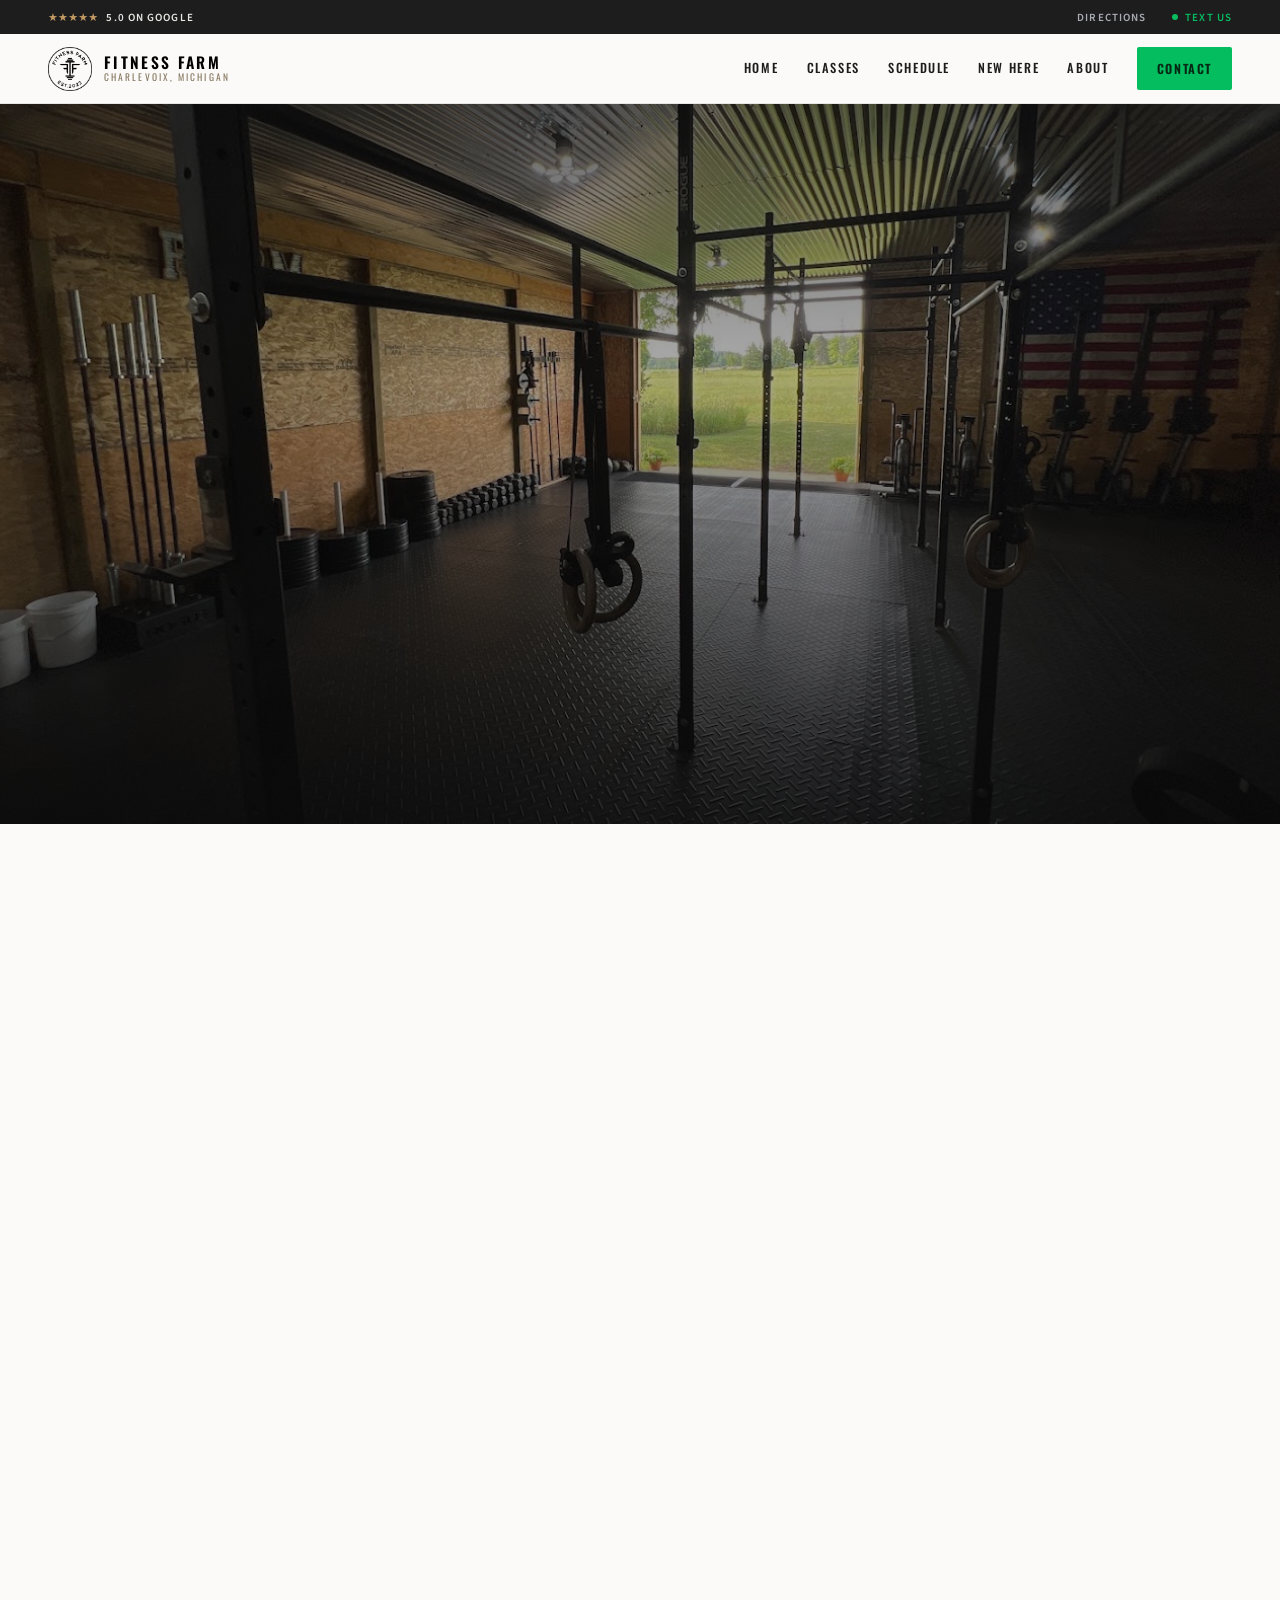
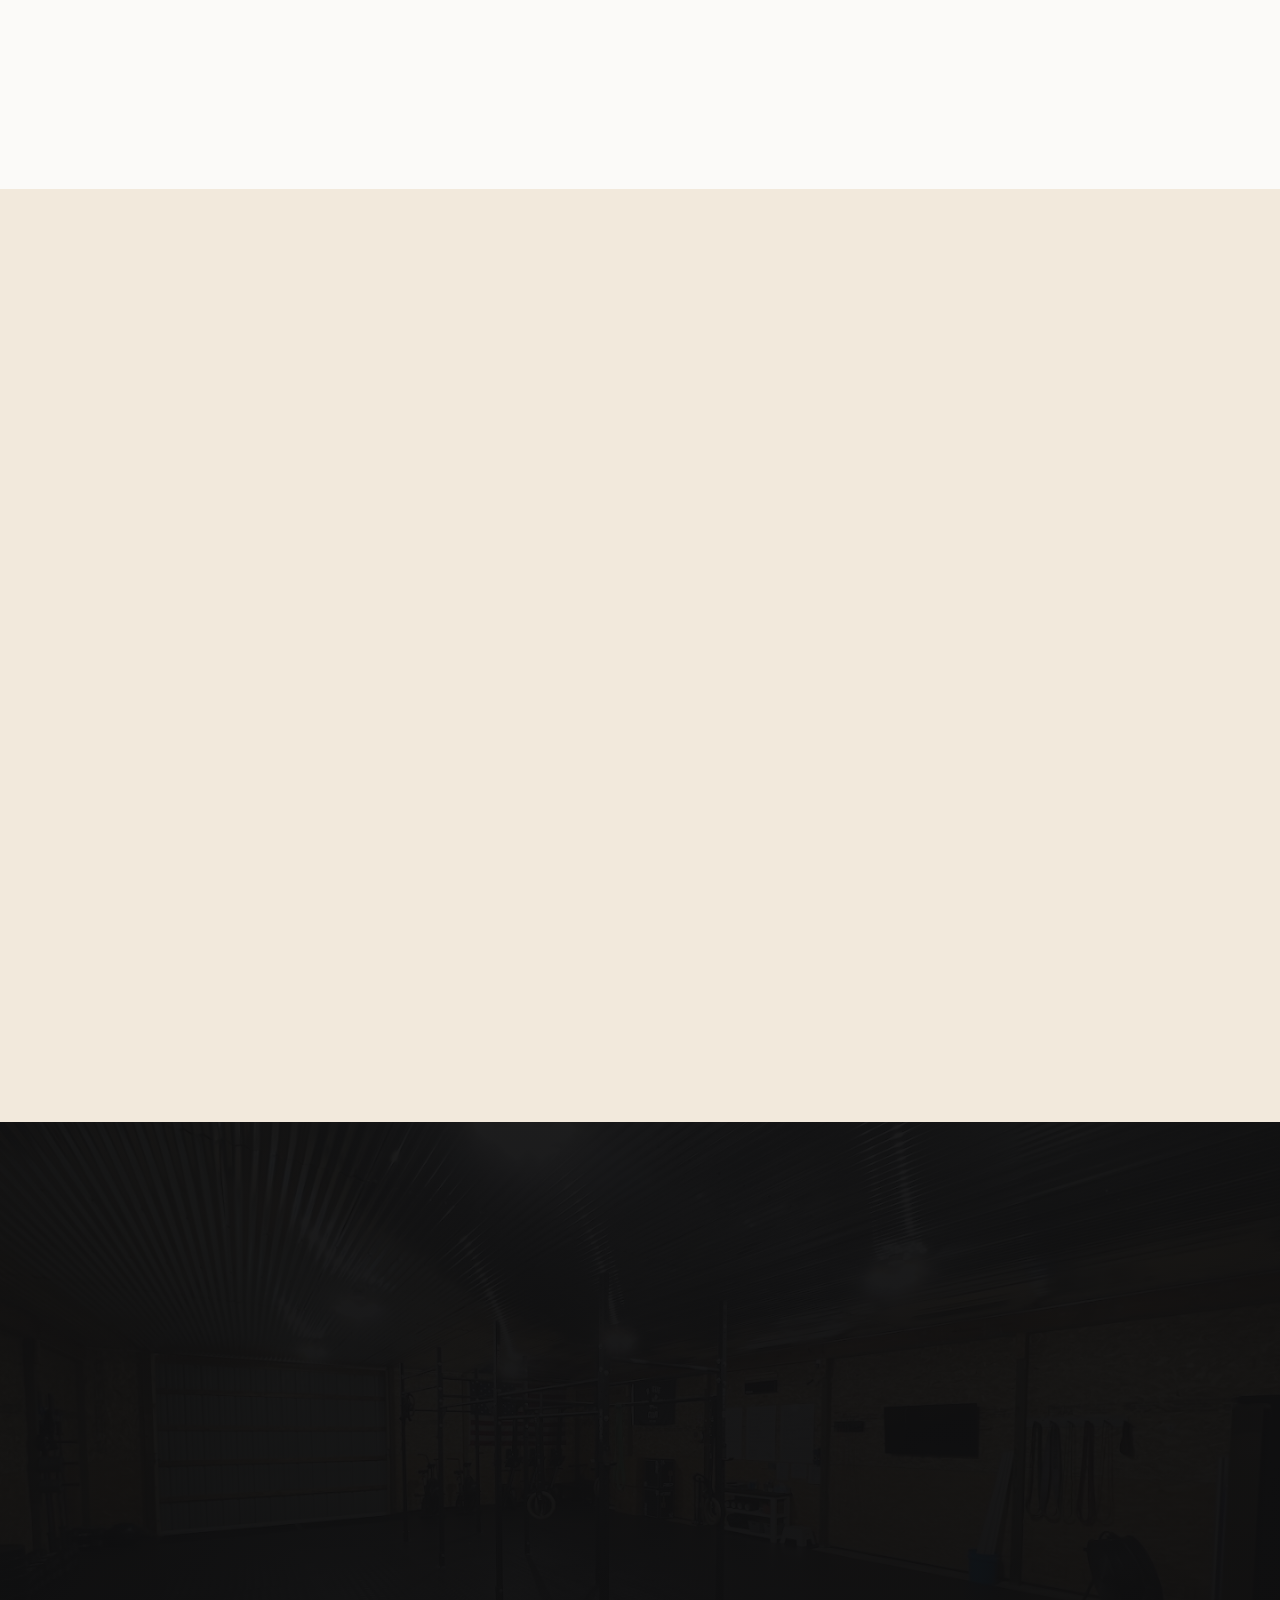
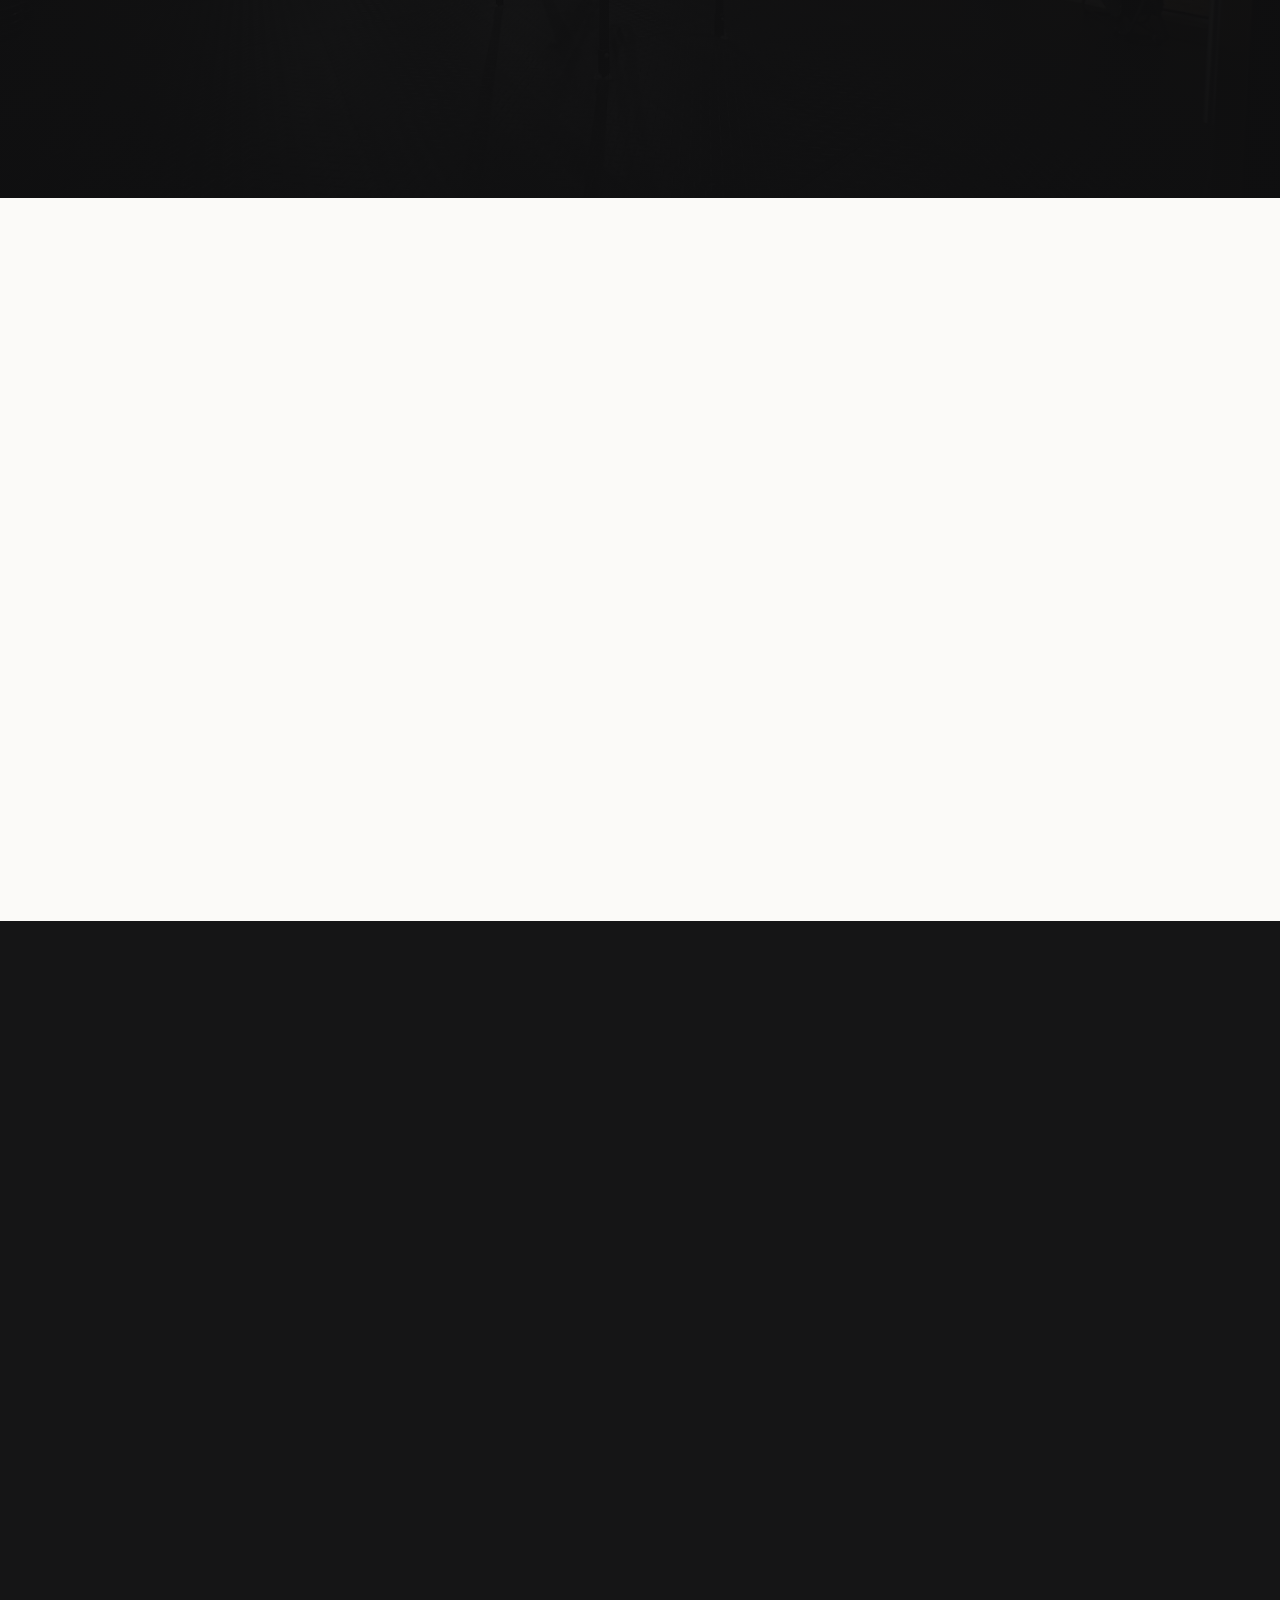
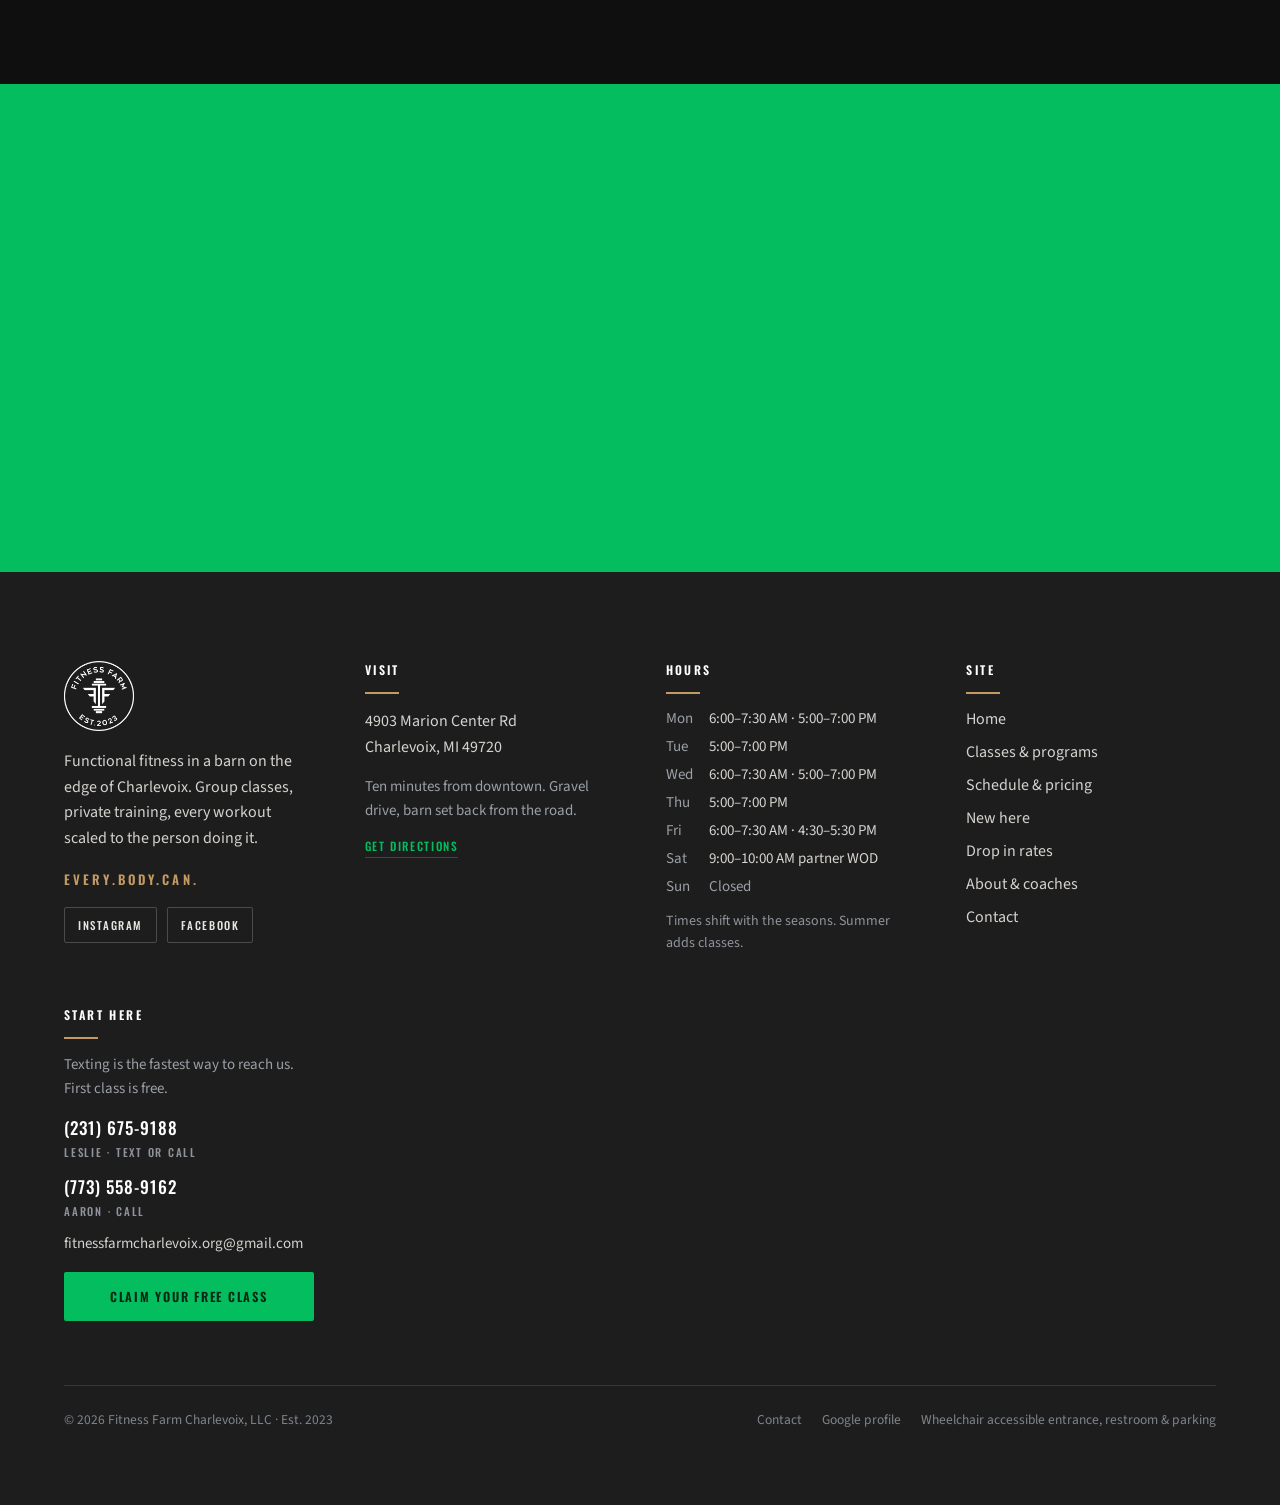
==== commit b0d4f8d4: "Add files via upload" ====
--- a/index.html
+++ b/index.html
@@ -20,8 +20,6 @@
   @keyframes ffKen { from { transform: scale(1.02); } to { transform: scale(1.14); } }
   @keyframes ffNudge { 0%,100% { transform: translateY(0); } 50% { transform: translateY(7px); } }
 </style>
-<script src="https://cdn.jsdelivr.net/npm/gsap@3.12.5/dist/gsap.min.js"></script>
-<script src="https://cdn.jsdelivr.net/npm/gsap@3.12.5/dist/ScrollTrigger.min.js"></script>
 <script type="application/ld+json">
 {
   "@context": "https://schema.org",
@@ -57,9 +55,6 @@
 }
 </script>
 <link rel="stylesheet" href="site.css">
-<script src="https://cdn.jsdelivr.net/npm/gsap@3.12.5/dist/gsap.min.js"></script>
-<script src="https://cdn.jsdelivr.net/npm/gsap@3.12.5/dist/ScrollTrigger.min.js"></script>
-<script src="motion.js" defer></script>
 <script src="site.js" defer></script>
 </head>
 <body>
@@ -143,7 +138,7 @@
       <span style="width:clamp(24px,4vw,54px);height:1px;background:#C39A63;display:inline-block"></span>
       Functional fitness · Charlevoix, Michigan
     </p>
-    <h1 data-anim="words" data-now="1" data-delay="0.15" style="opacity:0;margin:0;font-family:'Oswald',sans-serif;font-weight:700;font-size:clamp(46px,10.5vw,148px);line-height:0.86;letter-spacing:-0.01em;text-transform:uppercase;color:#FFFFFF">Every. Body. Can.</h1>
+    <h1 data-anim="words" data-now="1" data-delay="0.15" style="opacity:0;margin:0;font-family:'Oswald',sans-serif;font-weight:700;font-size:clamp(46px,10.5vw,148px);line-height:0.86;letter-spacing:-0.01em;text-transform:uppercase;color:#FFFFFF"><span class="wm"><span class="w">Every.</span></span> <span class="wm"><span class="w">Body.</span></span> <span class="wm"><span class="w">Can.</span></span></h1>
     <div style="display:flex;flex-wrap:wrap;align-items:flex-end;justify-content:space-between;gap:clamp(22px,3vw,48px)">
       <p data-anim="fade" data-now="1" data-delay="0.5" style="opacity:0;margin:0;font-size:clamp(16.5px,1.5vw,20px);line-height:1.6;color:#E4DFD6;max-width:46ch">Coach led functional fitness in a barn on the edge of Charlevoix. Every workout scales to you, whether it is your first day or your tenth year.</p>
       <div data-anim="stagger" data-now="1" data-delay="0.6" style="opacity:0;display:flex;flex-wrap:wrap;gap:12px">
@@ -195,7 +190,7 @@
       <p data-anim="fade" style="opacity:0;margin:0;display:flex;align-items:center;gap:12px;font-family:'Oswald',sans-serif;font-size:11.5px;font-weight:500;letter-spacing:0.24em;text-transform:uppercase;color:#8A7C64">
         <span style="width:34px;height:1px;background:#C39A63;display:inline-block"></span>Start where you are
       </p>
-      <h2 data-anim="words" style="opacity:0;margin:0;font-family:'Oswald',sans-serif;font-weight:600;font-size:clamp(30px,4.4vw,60px);line-height:0.98;letter-spacing:0.005em;text-transform:uppercase;color:#0A0A0B">There will never be a perfect time to start</h2>
+      <h2 data-anim="words" style="opacity:0;margin:0;font-family:'Oswald',sans-serif;font-weight:600;font-size:clamp(30px,4.4vw,60px);line-height:0.98;letter-spacing:0.005em;text-transform:uppercase;color:#0A0A0B"><span class="wm"><span class="w">There</span></span> <span class="wm"><span class="w">will</span></span> <span class="wm"><span class="w">never</span></span> <span class="wm"><span class="w">be</span></span> <span class="wm"><span class="w">a</span></span> <span class="wm"><span class="w">perfect</span></span> <span class="wm"><span class="w">time</span></span> <span class="wm"><span class="w">to</span></span> <span class="wm"><span class="w">start</span></span></h2>
       <div data-anim="fade" style="opacity:0;height:1px;background:rgba(29,29,30,0.14)"></div>
       <p data-anim="fade" data-delay="0.05" style="opacity:0;margin:0;font-size:clamp(16.5px,1.4vw,19px);line-height:1.68;color:#46443F;max-width:58ch">Waiting will not make life simpler. It will not hand you more time or more energy. So start now, exactly as you are. Nobody here is looking at you or judging you. We are all working on something, and we will give you the accountability that has been missing.</p>
       <a data-anim="fade" data-delay="0.1" href="new-here.html#free-class" style="opacity:0;align-self:flex-start;font-family:'Oswald',sans-serif;font-size:13px;font-weight:600;letter-spacing:0.15em;text-transform:uppercase;color:#0A0A0B;text-decoration:none;border-bottom:2px solid #04BD5F;padding-bottom:7px" data-h="7">Your first class is free →</a>
@@ -210,7 +205,7 @@
         <p data-anim="fade" style="opacity:0;margin:0;display:flex;align-items:center;gap:12px;font-family:'Oswald',sans-serif;font-size:11.5px;font-weight:500;letter-spacing:0.24em;text-transform:uppercase;color:#8A7C64">
           <span style="width:34px;height:1px;background:#8A7C64;display:inline-block"></span>What we run
         </p>
-        <h2 data-anim="words" style="opacity:0;margin:0;font-family:'Oswald',sans-serif;font-weight:600;font-size:clamp(30px,4.4vw,60px);line-height:0.98;text-transform:uppercase;color:#0A0A0B">Six ways in. One standard.</h2>
+        <h2 data-anim="words" style="opacity:0;margin:0;font-family:'Oswald',sans-serif;font-weight:600;font-size:clamp(30px,4.4vw,60px);line-height:0.98;text-transform:uppercase;color:#0A0A0B"><span class="wm"><span class="w">Six</span></span> <span class="wm"><span class="w">ways</span></span> <span class="wm"><span class="w">in.</span></span> <span class="wm"><span class="w">One</span></span> <span class="wm"><span class="w">standard.</span></span></h2>
       </div>
       <a data-anim="fade" href="classes.html" style="opacity:0;font-family:'Oswald',sans-serif;font-size:12.5px;font-weight:600;letter-spacing:0.15em;text-transform:uppercase;color:#0A0A0B;text-decoration:none;border-bottom:2px solid #C39A63;padding-bottom:7px;white-space:nowrap" data-h="8">All programs →</a>
     </div>
@@ -264,7 +259,7 @@
         <p data-anim="fade" style="opacity:0;margin:0;display:flex;align-items:center;gap:12px;font-family:'Oswald',sans-serif;font-size:11.5px;font-weight:500;letter-spacing:0.24em;text-transform:uppercase;color:#C39A63">
           <span style="width:34px;height:1px;background:#C39A63;display:inline-block"></span>The Fitness Farm difference
         </p>
-        <h2 data-anim="words" style="opacity:0;margin:0;font-family:'Oswald',sans-serif;font-weight:600;font-size:clamp(30px,4.6vw,64px);line-height:0.96;text-transform:uppercase;color:#FFFFFF">Don't let the pole barn fool you</h2>
+        <h2 data-anim="words" style="opacity:0;margin:0;font-family:'Oswald',sans-serif;font-weight:600;font-size:clamp(30px,4.6vw,64px);line-height:0.96;text-transform:uppercase;color:#FFFFFF"><span class="wm"><span class="w">Don't</span></span> <span class="wm"><span class="w">let</span></span> <span class="wm"><span class="w">the</span></span> <span class="wm"><span class="w">pole</span></span> <span class="wm"><span class="w">barn</span></span> <span class="wm"><span class="w">fool</span></span> <span class="wm"><span class="w">you</span></span></h2>
       </div>
       <p data-anim="fade" data-delay="0.08" style="opacity:0;margin:0;font-size:clamp(16.5px,1.4vw,19px);line-height:1.7;color:#C6C3BD;max-width:52ch">Rogue rigs. Concept2 rowers and bikes. Full barbell and bumper sets. A diamond plate floor that gets swept after every class. In summer the door rolls up and the field becomes part of the workout. It is not a commercial gym, and that is the entire point.</p>
     </div>
@@ -296,7 +291,7 @@
       <p data-anim="fade" style="opacity:0;margin:0;display:flex;align-items:center;gap:12px;font-family:'Oswald',sans-serif;font-size:11.5px;font-weight:500;letter-spacing:0.24em;text-transform:uppercase;color:#8A7C64">
         <span style="width:34px;height:1px;background:#C39A63;display:inline-block"></span>Find your workout tribe
       </p>
-      <h2 data-anim="words" style="opacity:0;margin:0;font-family:'Oswald',sans-serif;font-weight:600;font-size:clamp(30px,4.4vw,60px);line-height:0.98;text-transform:uppercase;color:#0A0A0B">Come for the workout, stay for the people</h2>
+      <h2 data-anim="words" style="opacity:0;margin:0;font-family:'Oswald',sans-serif;font-weight:600;font-size:clamp(30px,4.4vw,60px);line-height:0.98;text-transform:uppercase;color:#0A0A0B"><span class="wm"><span class="w">Come</span></span> <span class="wm"><span class="w">for</span></span> <span class="wm"><span class="w">the</span></span> <span class="wm"><span class="w">workout,</span></span> <span class="wm"><span class="w">stay</span></span> <span class="wm"><span class="w">for</span></span> <span class="wm"><span class="w">the</span></span> <span class="wm"><span class="w">people</span></span></h2>
       <div data-anim="fade" style="opacity:0;height:1px;background:rgba(29,29,30,0.14)"></div>
       <p data-anim="fade" style="opacity:0;margin:0;font-size:clamp(16.5px,1.4vw,19px);line-height:1.68;color:#46443F;max-width:56ch">Community drives effort. Effort drives results. Our members pick each other up on the days motivation does not show, which is most days. That is the whole trick, and it is why people who start here stay here.</p>
       <ul data-anim="stagger" style="opacity:0;margin:0;padding:0;list-style:none;display:flex;flex-direction:column;gap:12px">
@@ -314,7 +309,7 @@
 <section data-screen-label="Testimonials" style="padding:clamp(72px,9vw,144px) clamp(18px,5vw,64px);background:#151516">
   <div style="max-width:1240px;margin:0 auto;display:flex;flex-direction:column;gap:clamp(32px,4vw,56px)">
     <div style="display:flex;flex-wrap:wrap;align-items:flex-end;justify-content:space-between;gap:22px">
-      <h2 data-anim="words" style="opacity:0;margin:0;font-family:'Oswald',sans-serif;font-weight:600;font-size:clamp(28px,4vw,54px);line-height:0.98;text-transform:uppercase;color:#FFFFFF;max-width:24ch">Fourteen reviews. Fourteen five stars.</h2>
+      <h2 data-anim="words" style="opacity:0;margin:0;font-family:'Oswald',sans-serif;font-weight:600;font-size:clamp(28px,4vw,54px);line-height:0.98;text-transform:uppercase;color:#FFFFFF;max-width:24ch"><span class="wm"><span class="w">Fourteen</span></span> <span class="wm"><span class="w">reviews.</span></span> <span class="wm"><span class="w">Fourteen</span></span> <span class="wm"><span class="w">five</span></span> <span class="wm"><span class="w">stars.</span></span></h2>
       <a data-anim="fade" href="https://www.google.com/maps/search/?api=1&amp;query=Fitness%20Farm%20Charlevoix&amp;query_place_id=ChIJkeMee1btSk0RzZCQS1hPnpE" target="_blank" rel="noopener" style="opacity:0;font-family:'Oswald',sans-serif;font-size:12.5px;font-weight:600;letter-spacing:0.15em;text-transform:uppercase;color:#04BD5F;text-decoration:none;border-bottom:2px solid rgba(4,189,95,0.4);padding-bottom:7px;white-space:nowrap" data-h="11">Read them on Google →</a>
     </div>
     <div data-anim="stagger" style="opacity:0;display:grid;grid-template-columns:repeat(auto-fit,minmax(280px,1fr));gap:clamp(18px,2vw,28px)">
@@ -344,7 +339,7 @@
         <p data-anim="fade" style="opacity:0;margin:0;display:flex;align-items:center;gap:12px;font-family:'Oswald',sans-serif;font-size:11.5px;font-weight:500;letter-spacing:0.24em;text-transform:uppercase;color:#8A7C64">
           <span style="width:34px;height:1px;background:#C39A63;display:inline-block"></span>Who is coaching
         </p>
-        <h2 data-anim="words" style="opacity:0;margin:0;font-family:'Oswald',sans-serif;font-weight:600;font-size:clamp(30px,4.4vw,60px);line-height:0.98;text-transform:uppercase;color:#0A0A0B">New barn. Not new coaches.</h2>
+        <h2 data-anim="words" style="opacity:0;margin:0;font-family:'Oswald',sans-serif;font-weight:600;font-size:clamp(30px,4.4vw,60px);line-height:0.98;text-transform:uppercase;color:#0A0A0B"><span class="wm"><span class="w">New</span></span> <span class="wm"><span class="w">barn.</span></span> <span class="wm"><span class="w">Not</span></span> <span class="wm"><span class="w">new</span></span> <span class="wm"><span class="w">coaches.</span></span></h2>
       </div>
       <a data-anim="fade" href="about.html#coaches" style="opacity:0;font-family:'Oswald',sans-serif;font-size:12.5px;font-weight:600;letter-spacing:0.15em;text-transform:uppercase;color:#0A0A0B;text-decoration:none;border-bottom:2px solid #C39A63;padding-bottom:7px;white-space:nowrap" data-h="8">Meet the team →</a>
     </div>
@@ -392,7 +387,7 @@
       <p data-anim="fade" style="opacity:0;margin:0;display:flex;align-items:center;gap:12px;font-family:'Oswald',sans-serif;font-size:11.5px;font-weight:500;letter-spacing:0.24em;text-transform:uppercase;color:#C39A63">
         <span style="width:34px;height:1px;background:#C39A63;display:inline-block"></span>Visiting Charlevoix
       </p>
-      <h2 data-anim="words" style="opacity:0;margin:0;font-family:'Oswald',sans-serif;font-weight:600;font-size:clamp(29px,4vw,54px);line-height:0.98;text-transform:uppercase;color:#FFFFFF">Drop in while you're in town</h2>
+      <h2 data-anim="words" style="opacity:0;margin:0;font-family:'Oswald',sans-serif;font-weight:600;font-size:clamp(29px,4vw,54px);line-height:0.98;text-transform:uppercase;color:#FFFFFF"><span class="wm"><span class="w">Drop</span></span> <span class="wm"><span class="w">in</span></span> <span class="wm"><span class="w">while</span></span> <span class="wm"><span class="w">you're</span></span> <span class="wm"><span class="w">in</span></span> <span class="wm"><span class="w">town</span></span></h2>
       <p data-anim="fade" style="opacity:0;margin:0;font-size:clamp(16.5px,1.4vw,19px);line-height:1.7;color:#C6C3BD;max-width:48ch">Up north for the week? You are welcome in any class. Summer families, visiting friends and travelling athletes train with us all season. Text us the day before and we will save you a spot.</p>
       <blockquote data-anim="fade" style="opacity:0;margin:0;padding-left:18px;border-left:2px solid #C39A63;font-size:17px;line-height:1.6;color:#E4DFD6;font-style:italic">“Aaron and Leslie welcomed my wife and I on two recent visits. Knowledgeable, gracious and the WODs were challenging and enjoyable. We'll be back next summer.”<span style="display:block;margin-top:10px;font-style:normal;font-family:'Oswald',sans-serif;font-size:11px;letter-spacing:0.18em;text-transform:uppercase;color:#8F949A">Steve Van Eerden</span></blockquote>
       <a data-anim="fade" href="schedule.html#dropin" style="opacity:0;align-self:flex-start;font-family:'Oswald',sans-serif;font-size:13px;font-weight:600;letter-spacing:0.15em;text-transform:uppercase;color:#062713;background:#04BD5F;text-decoration:none;padding:18px 26px;border-radius:2px" data-h="9">Drop in rates &amp; reservations</a>
@@ -403,7 +398,7 @@
 <section data-screen-label="Final CTA" style="background:#04BD5F;padding:clamp(64px,8vw,124px) clamp(18px,5vw,64px)">
   <div style="max-width:1000px;margin:0 auto;text-align:center;display:flex;flex-direction:column;align-items:center;gap:24px">
     <p data-anim="fade" style="opacity:0;margin:0;font-family:'Oswald',sans-serif;font-size:11.5px;font-weight:600;letter-spacing:0.26em;text-transform:uppercase;color:#053E20">No contract to try us</p>
-    <h2 data-anim="words" style="opacity:0;margin:0;font-family:'Oswald',sans-serif;font-weight:700;font-size:clamp(34px,6vw,86px);line-height:0.94;text-transform:uppercase;color:#052A16">Your first class is on us</h2>
+    <h2 data-anim="words" style="opacity:0;margin:0;font-family:'Oswald',sans-serif;font-weight:700;font-size:clamp(34px,6vw,86px);line-height:0.94;text-transform:uppercase;color:#052A16"><span class="wm"><span class="w">Your</span></span> <span class="wm"><span class="w">first</span></span> <span class="wm"><span class="w">class</span></span> <span class="wm"><span class="w">is</span></span> <span class="wm"><span class="w">on</span></span> <span class="wm"><span class="w">us</span></span></h2>
     <p data-anim="fade" style="opacity:0;margin:0;font-size:clamp(17px,1.5vw,20px);line-height:1.6;color:#063A1E;max-width:48ch">One text and we will get you in. Tell us your goal and we will build the rest around it.</p>
     <div data-anim="stagger" style="opacity:0;display:flex;flex-wrap:wrap;gap:12px;justify-content:center">
       <a href="sms:+12316759188?&amp;body=Hi%20Fitness%20Farm%20-%20I%27d%20like%20to%20try%20a%20class." style="font-family:'Oswald',sans-serif;font-size:13px;font-weight:600;letter-spacing:0.15em;text-transform:uppercase;color:#FFFFFF;background:#0A0A0B;text-decoration:none;padding:19px 28px;border-radius:2px" data-h="12">Text (231) 675-9188</a>
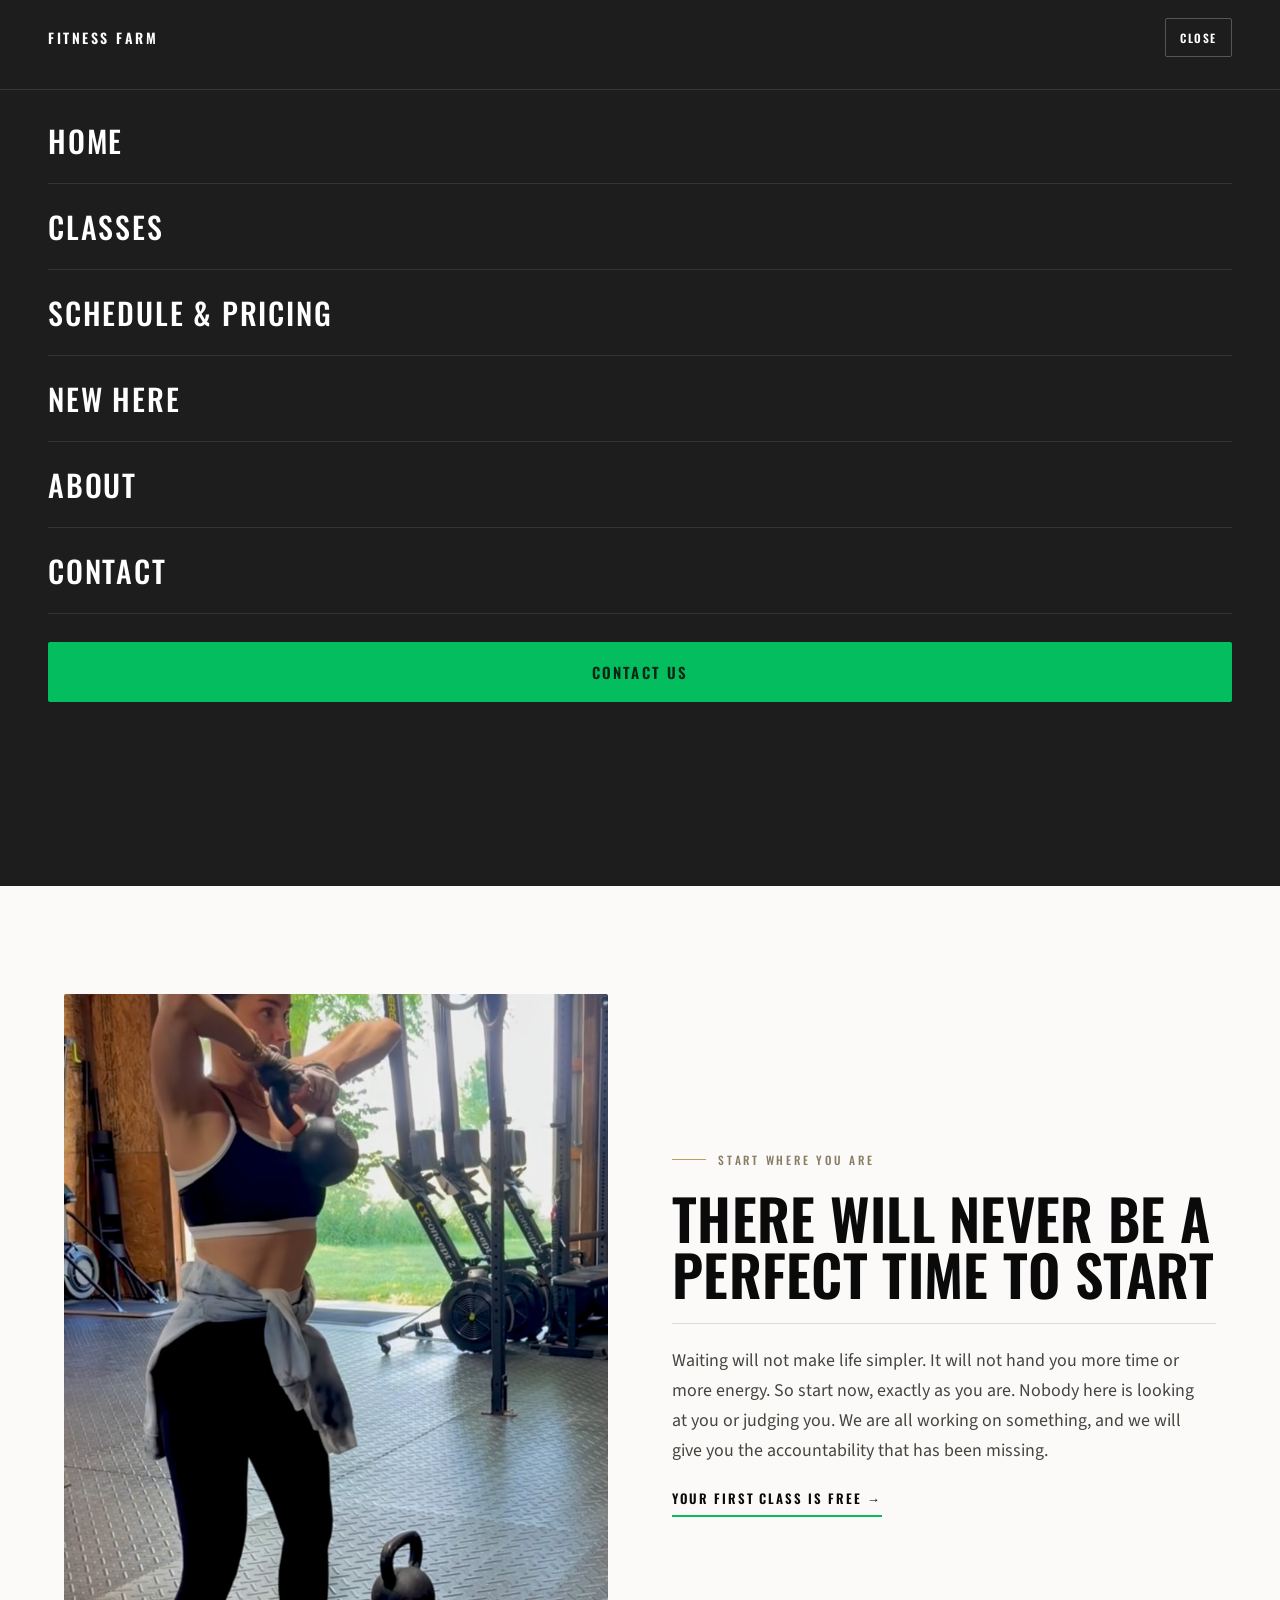
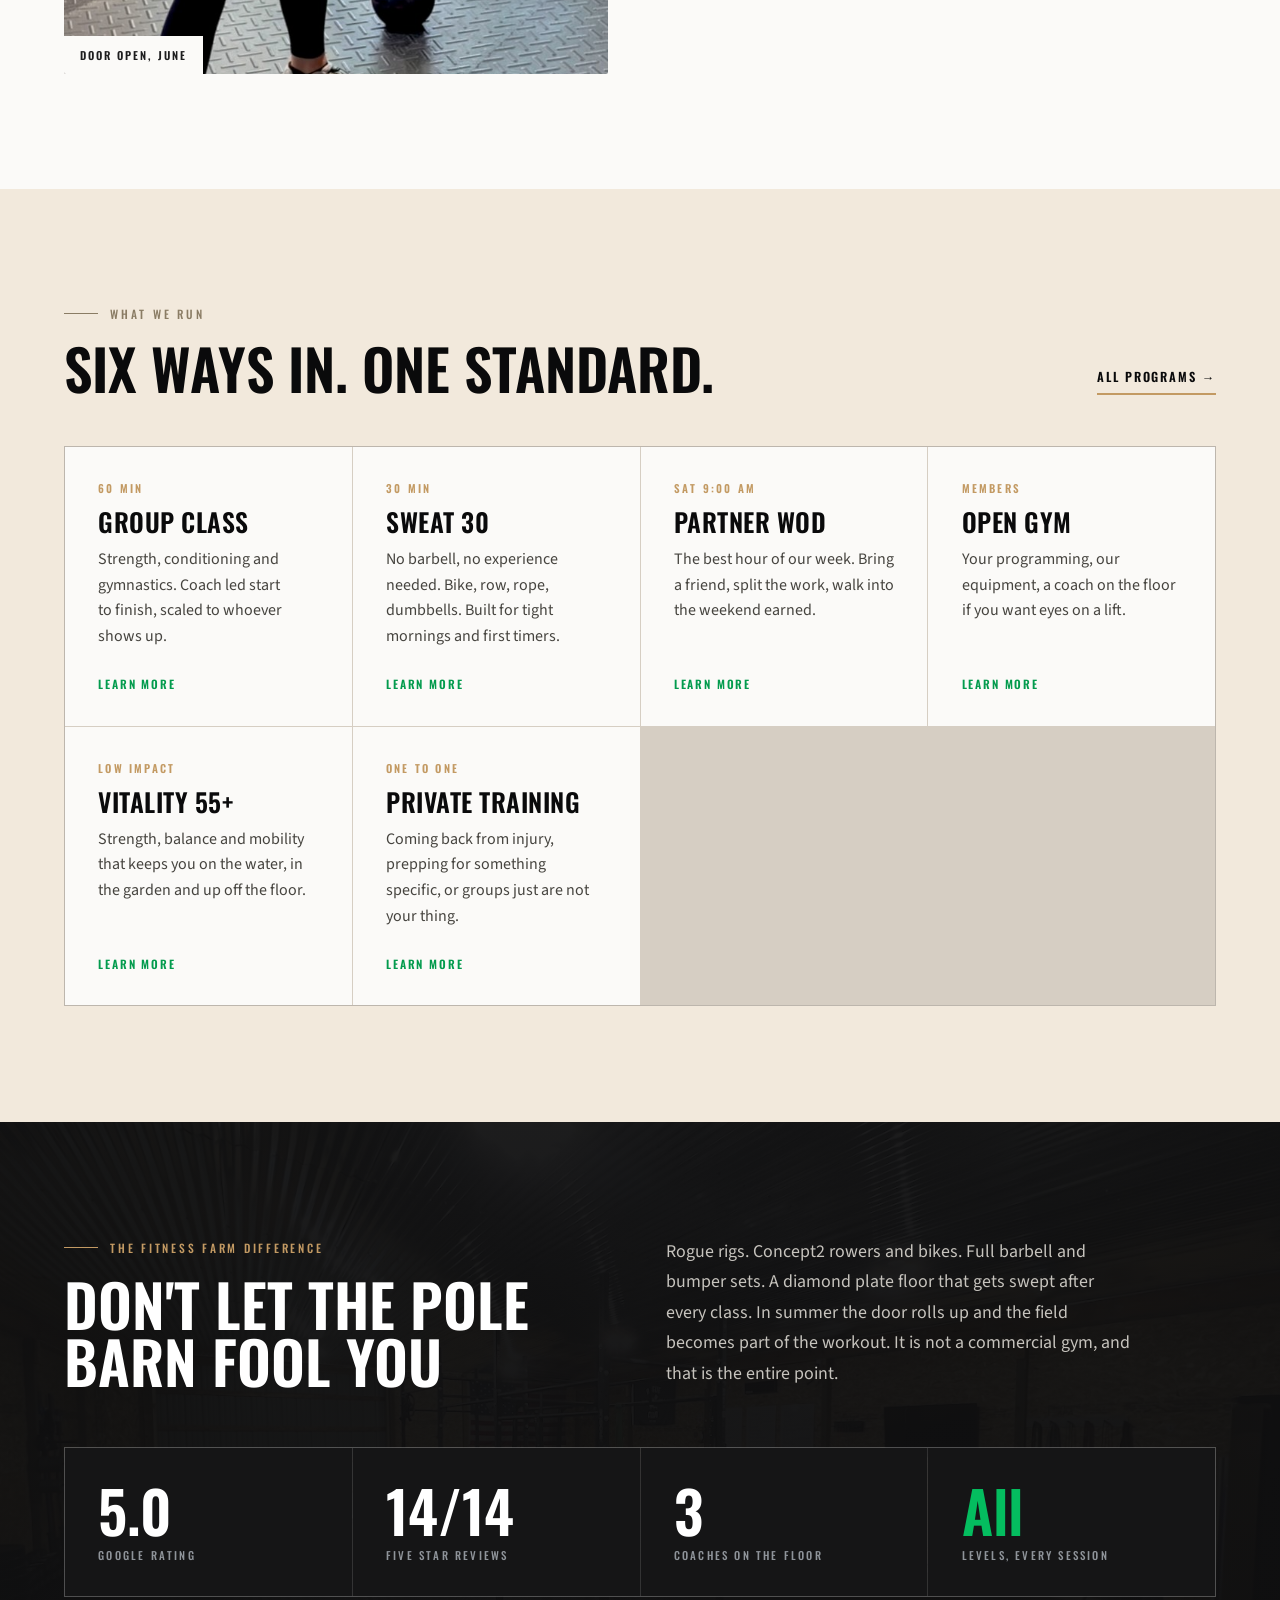
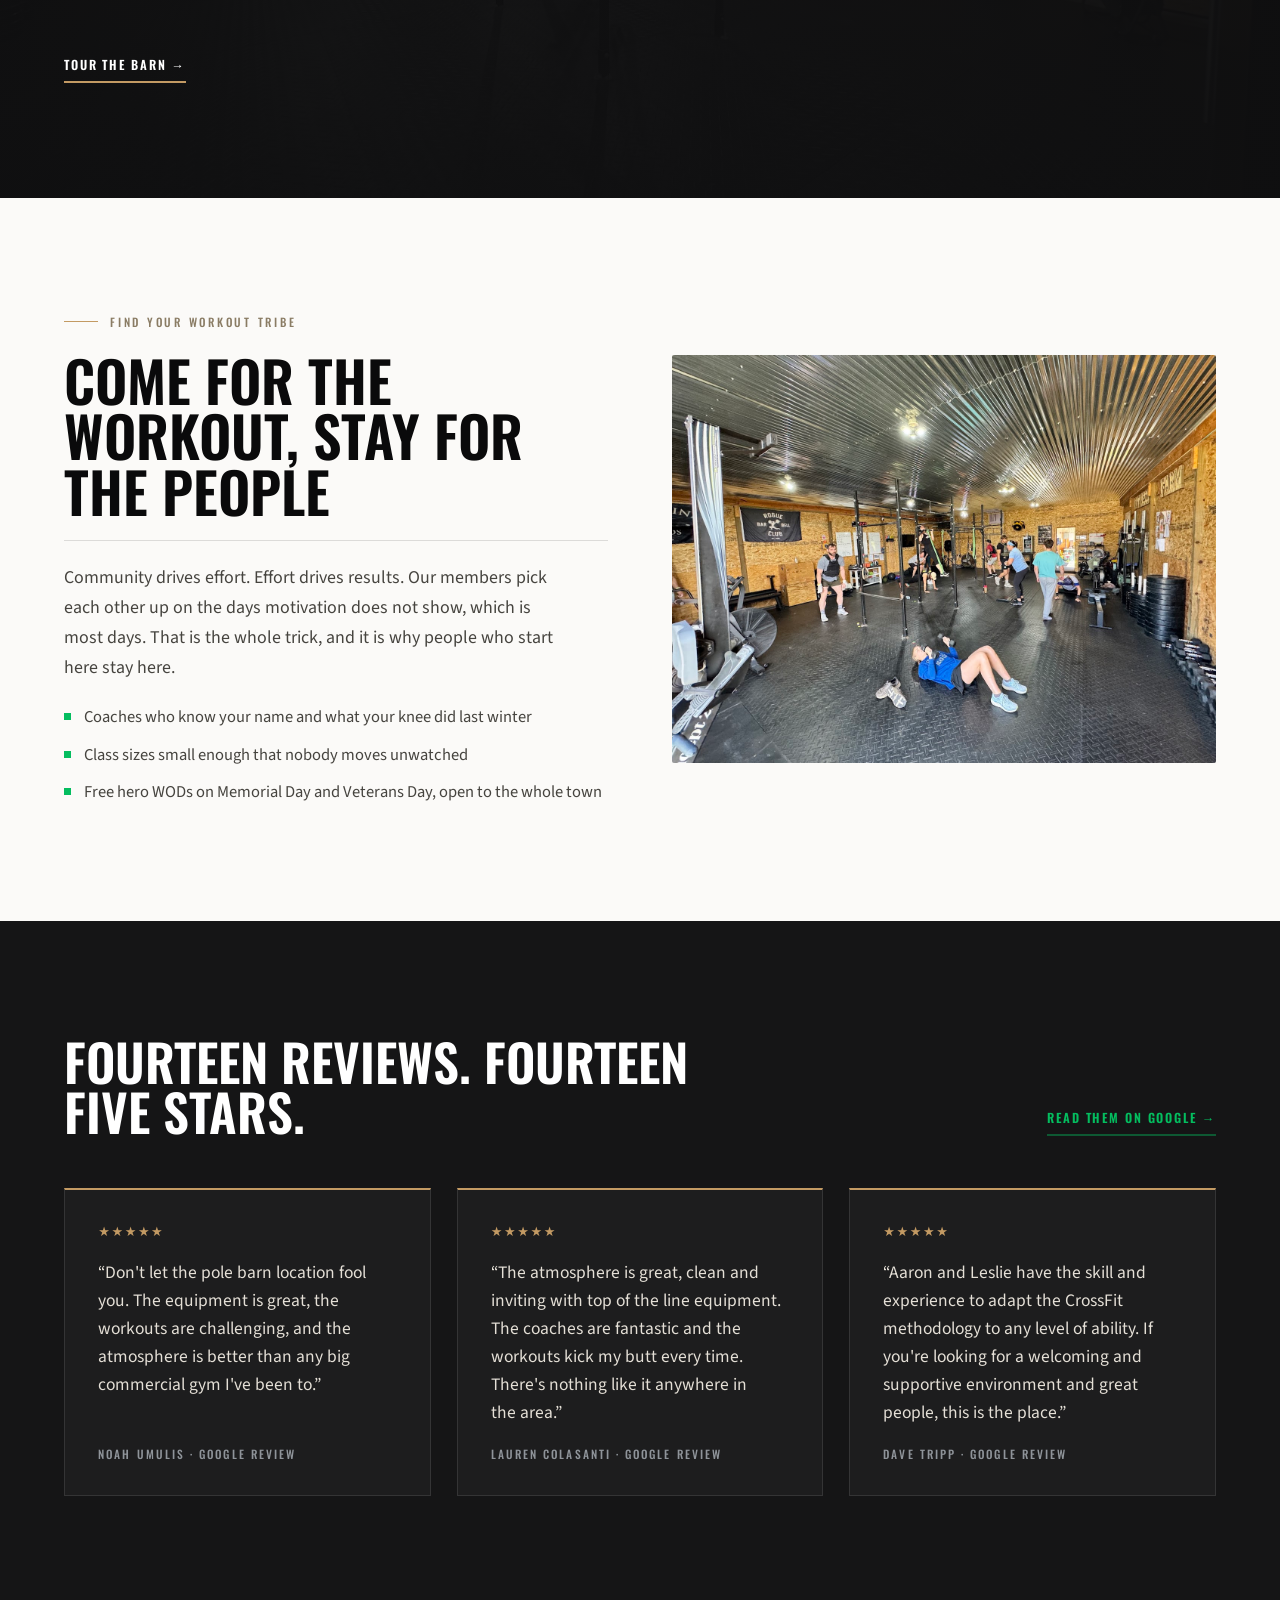
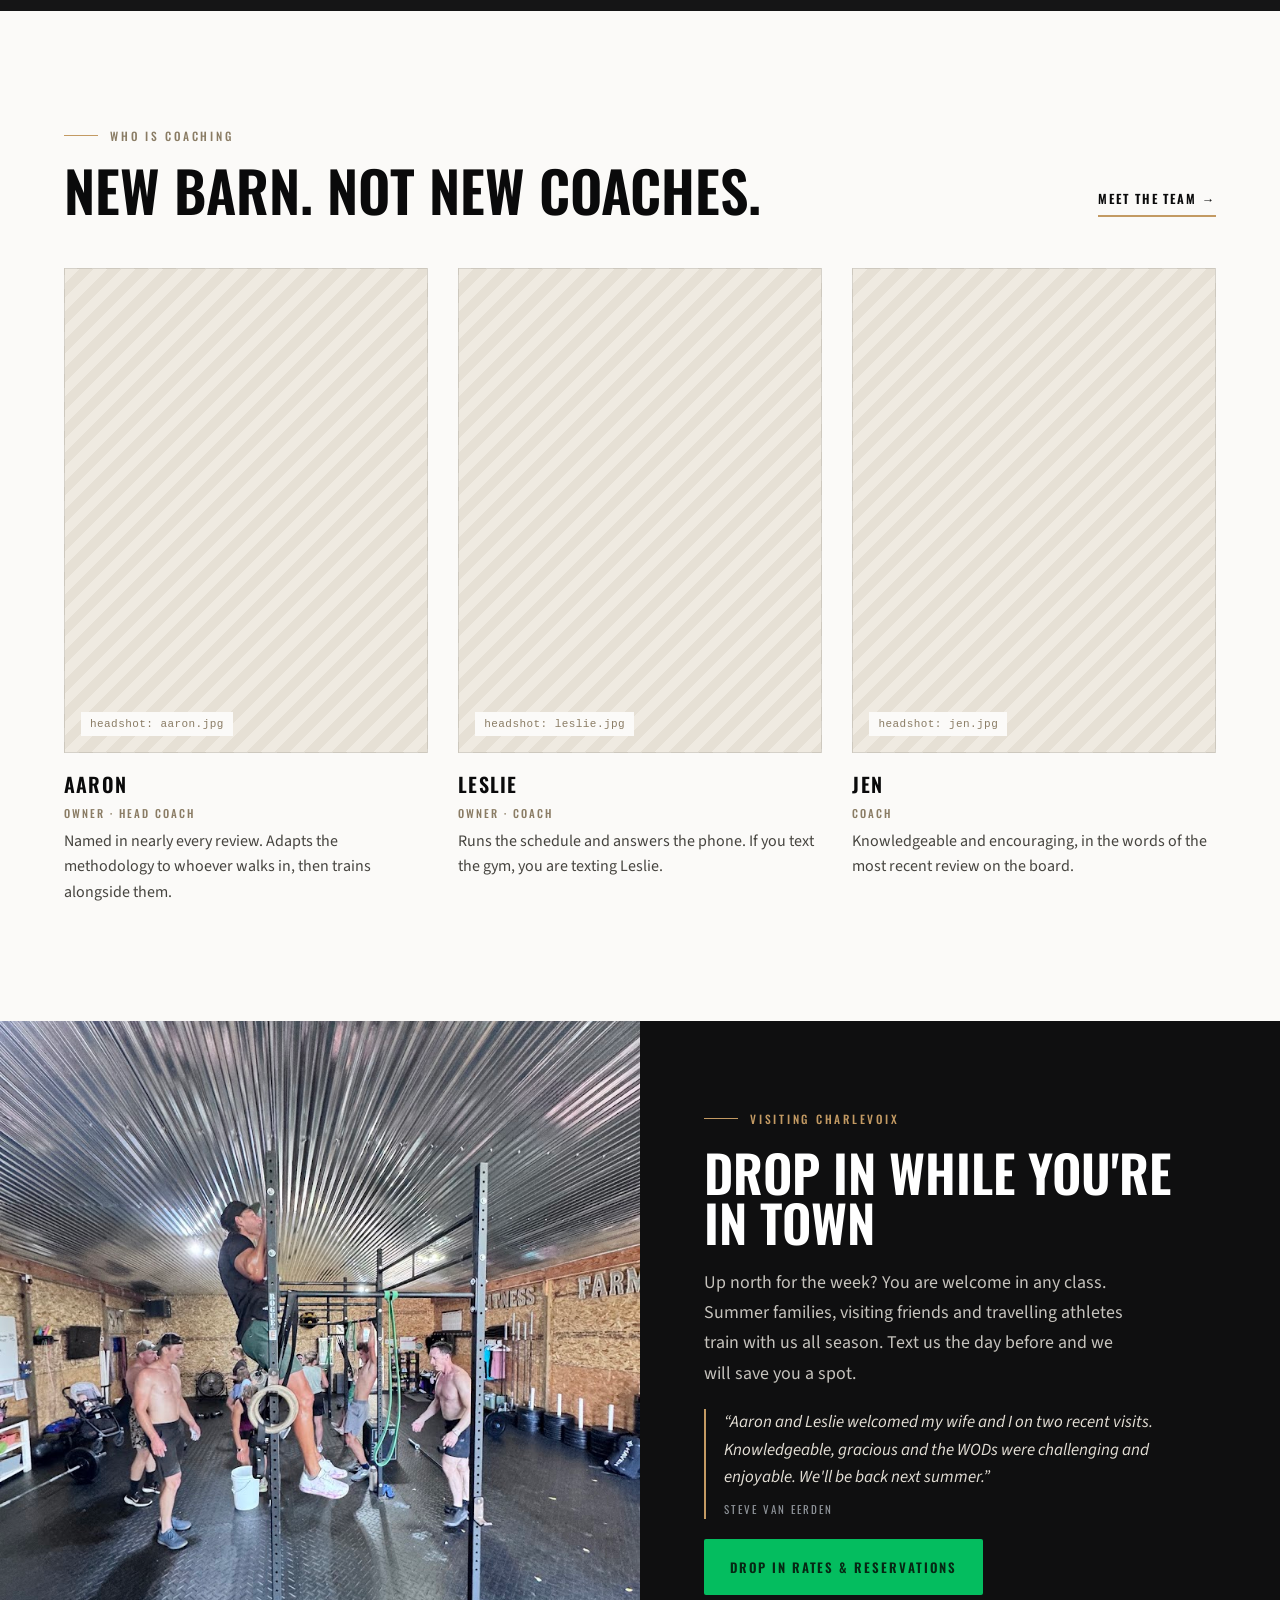
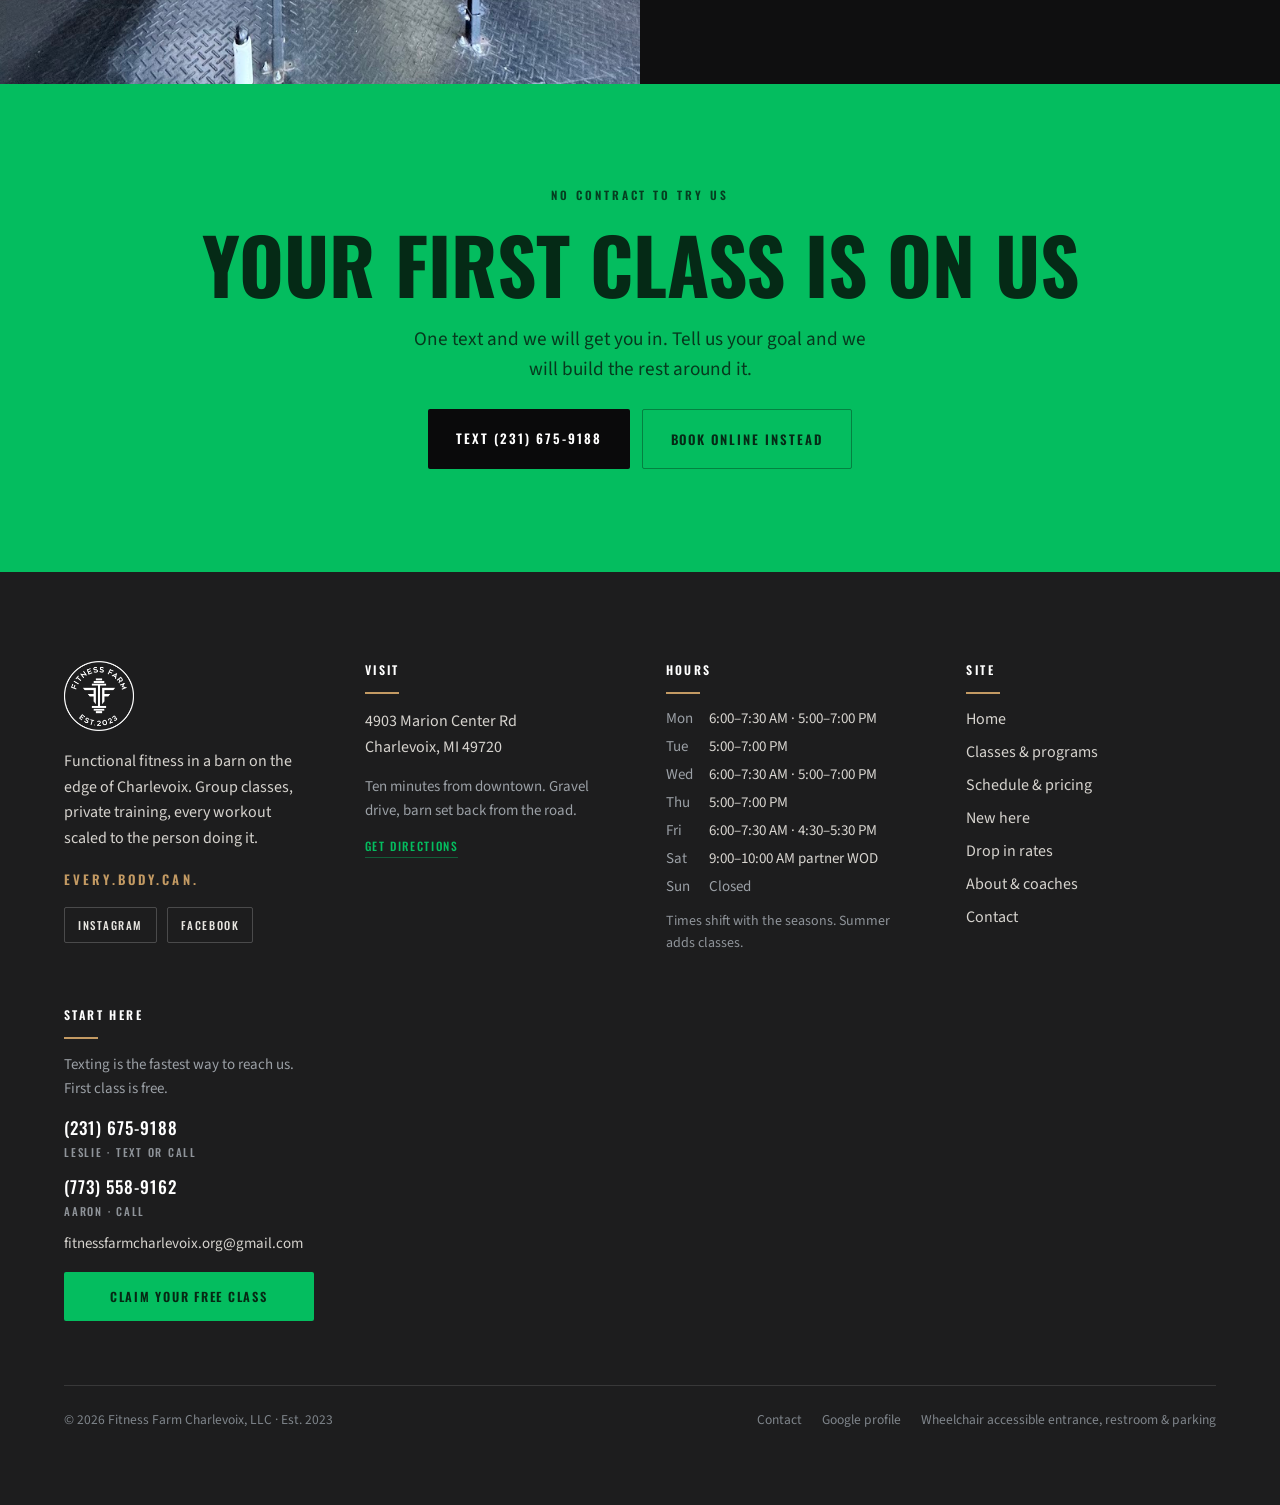
==== commit 3a640dcd: "Add files via upload" ====
--- a/index.html
+++ b/index.html
@@ -104,7 +104,7 @@
 
 <div data-ff-spacer="1" style="height:104px"></div>
 
-<div id="ffMenu" style="position:fixed;inset:0;z-index:950;background:#1D1D1E;overflow-y:auto;font-family:'Source Sans 3',system-ui,sans-serif;transition:opacity .32s ease, transform .32s cubic-bezier(.2,.8,.2,1);opacity:0;transform:translateY(-14px);pointer-events:none">
+<div id="ffMenu" style="position:fixed;inset:0;z-index:950;background:#1D1D1E;overflow-y:auto;font-family:'Source Sans 3',system-ui,sans-serif;transition:opacity .32s ease, transform .32s cubic-bezier(.2,.8,.2,1);transform:translateY(-14px);pointer-events:none">
   <div style="display:flex;align-items:center;justify-content:space-between;height:104px;padding:0 clamp(14px,4vw,48px);border-bottom:1px solid rgba(255,255,255,0.12)">
     <span style="font-family:'Oswald',sans-serif;font-weight:600;font-size:14px;letter-spacing:0.18em;text-transform:uppercase;color:#FFFFFF">Fitness Farm</span>
     <button type="button" onclick="ffMenu()" aria-label="Close menu" style="background:none;border:1px solid rgba(255,255,255,0.25);border-radius:2px;padding:10px 14px;cursor:pointer;font-family:'Oswald',sans-serif;font-size:11.5px;font-weight:600;letter-spacing:0.14em;text-transform:uppercase;color:#FFFFFF">Close</button>
@@ -134,19 +134,19 @@
   </div>
   <div style="position:absolute;inset:0;background:linear-gradient(180deg,rgba(10,10,11,0.62) 0%,rgba(10,10,11,0.34) 38%,rgba(10,10,11,0.86) 100%)"></div>
   <div style="position:relative;height:100%;max-width:1240px;margin:0 auto;padding:clamp(28px,5vw,56px) clamp(18px,5vw,64px);display:flex;flex-direction:column;justify-content:flex-end;gap:clamp(20px,2.6vw,30px)">
-    <p data-anim="fade" data-now="1" style="opacity:0;margin:0;display:flex;align-items:center;gap:14px;font-family:'Oswald',sans-serif;font-size:clamp(10px,1.1vw,12px);font-weight:500;letter-spacing:0.26em;text-transform:uppercase;color:#E4DFD6">
+    <p data-anim="fade" data-now="1" style="margin:0;display:flex;align-items:center;gap:14px;font-family:'Oswald',sans-serif;font-size:clamp(10px,1.1vw,12px);font-weight:500;letter-spacing:0.26em;text-transform:uppercase;color:#E4DFD6">
       <span style="width:clamp(24px,4vw,54px);height:1px;background:#C39A63;display:inline-block"></span>
       Functional fitness · Charlevoix, Michigan
     </p>
-    <h1 data-anim="words" data-now="1" data-delay="0.15" style="opacity:0;margin:0;font-family:'Oswald',sans-serif;font-weight:700;font-size:clamp(46px,10.5vw,148px);line-height:0.86;letter-spacing:-0.01em;text-transform:uppercase;color:#FFFFFF"><span class="wm"><span class="w">Every.</span></span> <span class="wm"><span class="w">Body.</span></span> <span class="wm"><span class="w">Can.</span></span></h1>
+    <h1 data-anim="words" data-now="1" data-delay="0.15" style="margin:0;font-family:'Oswald',sans-serif;font-weight:700;font-size:clamp(46px,10.5vw,148px);line-height:0.86;letter-spacing:-0.01em;text-transform:uppercase;color:#FFFFFF"><span class="wm"><span class="w">Every.</span></span> <span class="wm"><span class="w">Body.</span></span> <span class="wm"><span class="w">Can.</span></span></h1>
     <div style="display:flex;flex-wrap:wrap;align-items:flex-end;justify-content:space-between;gap:clamp(22px,3vw,48px)">
-      <p data-anim="fade" data-now="1" data-delay="0.5" style="opacity:0;margin:0;font-size:clamp(16.5px,1.5vw,20px);line-height:1.6;color:#E4DFD6;max-width:46ch">Coach led functional fitness in a barn on the edge of Charlevoix. Every workout scales to you, whether it is your first day or your tenth year.</p>
-      <div data-anim="stagger" data-now="1" data-delay="0.6" style="opacity:0;display:flex;flex-wrap:wrap;gap:12px">
+      <p data-anim="fade" data-now="1" data-delay="0.5" style="margin:0;font-size:clamp(16.5px,1.5vw,20px);line-height:1.6;color:#E4DFD6;max-width:46ch">Coach led functional fitness in a barn on the edge of Charlevoix. Every workout scales to you, whether it is your first day or your tenth year.</p>
+      <div data-anim="stagger" data-now="1" data-delay="0.6" style="display:flex;flex-wrap:wrap;gap:12px">
         <a href="new-here.html#free-class" style="font-family:'Oswald',sans-serif;font-size:13px;font-weight:600;letter-spacing:0.15em;text-transform:uppercase;color:#062713;background:#04BD5F;text-decoration:none;padding:19px 28px;border-radius:2px;white-space:nowrap" data-h="5">Claim your free class</a>
         <a href="schedule.html" style="font-family:'Oswald',sans-serif;font-size:13px;font-weight:600;letter-spacing:0.15em;text-transform:uppercase;color:#FFFFFF;text-decoration:none;padding:19px 28px;border:1px solid rgba(255,255,255,0.45);border-radius:2px;white-space:nowrap" data-h="6">This week's schedule</a>
       </div>
     </div>
-    <div data-anim="fade" data-now="1" data-delay="0.85" style="opacity:0;display:flex;flex-wrap:wrap;align-items:center;gap:10px 22px;padding-top:clamp(10px,1.6vw,18px);border-top:1px solid rgba(255,255,255,0.2);font-family:'Oswald',sans-serif;font-size:11.5px;font-weight:500;letter-spacing:0.18em;text-transform:uppercase;color:#C6C3BD">
+    <div data-anim="fade" data-now="1" data-delay="0.85" style="display:flex;flex-wrap:wrap;align-items:center;gap:10px 22px;padding-top:clamp(10px,1.6vw,18px);border-top:1px solid rgba(255,255,255,0.2);font-family:'Oswald',sans-serif;font-size:11.5px;font-weight:500;letter-spacing:0.18em;text-transform:uppercase;color:#C6C3BD">
       <span style="color:#C39A63;letter-spacing:0.05em;font-size:13px">★★★★★</span>
       <span style="color:#FFFFFF">5.0 on Google</span>
       <span style="opacity:0.4">/</span>
@@ -159,7 +159,7 @@
   </div>
 </section>
 
-<div data-anim="marquee" data-speed="42" style="opacity:0;background:#1D1D1E;border-bottom:1px solid rgba(255,255,255,0.08);overflow:hidden;padding:16px 0">
+<div data-anim="marquee" data-speed="42" style="background:#1D1D1E;border-bottom:1px solid rgba(255,255,255,0.08);overflow:hidden;padding:16px 0">
   <div style="display:flex;width:max-content;gap:0;font-family:'Oswald',sans-serif;font-size:clamp(12px,1.3vw,15px);font-weight:500;letter-spacing:0.2em;text-transform:uppercase;color:#8F949A;white-space:nowrap">
     <span style="display:flex;gap:0">
       <span style="padding:0 28px">Like minded people</span><span style="color:#C39A63">·</span>
@@ -182,18 +182,18 @@
 
 <section data-screen-label="Permission" style="padding:clamp(72px,9vw,144px) clamp(18px,5vw,64px);background:#FBFAF8">
   <div style="max-width:1240px;margin:0 auto;display:grid;grid-template-columns:repeat(auto-fit,minmax(310px,1fr));gap:clamp(34px,5vw,80px);align-items:center">
-    <div data-anim="img" style="opacity:0;position:relative;overflow:hidden;border-radius:2px;aspect-ratio:4/5;background:#E7E3DC">
+    <div data-anim="img" style="position:relative;overflow:hidden;border-radius:2px;aspect-ratio:4/5;background:#E7E3DC">
       <img src="images/kettlebell-door.jpg" alt="Member swinging a kettlebell with the barn door open onto summer green" style="width:100%;height:100%;object-fit:cover;display:block" />
       <span style="position:absolute;left:0;bottom:0;background:#FBFAF8;color:#1D1D1E;font-family:'Oswald',sans-serif;font-size:11px;font-weight:600;letter-spacing:0.18em;text-transform:uppercase;padding:11px 16px">Door open, June</span>
     </div>
     <div style="display:flex;flex-direction:column;gap:22px;min-width:0">
-      <p data-anim="fade" style="opacity:0;margin:0;display:flex;align-items:center;gap:12px;font-family:'Oswald',sans-serif;font-size:11.5px;font-weight:500;letter-spacing:0.24em;text-transform:uppercase;color:#8A7C64">
+      <p data-anim="fade" style="margin:0;display:flex;align-items:center;gap:12px;font-family:'Oswald',sans-serif;font-size:11.5px;font-weight:500;letter-spacing:0.24em;text-transform:uppercase;color:#8A7C64">
         <span style="width:34px;height:1px;background:#C39A63;display:inline-block"></span>Start where you are
       </p>
-      <h2 data-anim="words" style="opacity:0;margin:0;font-family:'Oswald',sans-serif;font-weight:600;font-size:clamp(30px,4.4vw,60px);line-height:0.98;letter-spacing:0.005em;text-transform:uppercase;color:#0A0A0B"><span class="wm"><span class="w">There</span></span> <span class="wm"><span class="w">will</span></span> <span class="wm"><span class="w">never</span></span> <span class="wm"><span class="w">be</span></span> <span class="wm"><span class="w">a</span></span> <span class="wm"><span class="w">perfect</span></span> <span class="wm"><span class="w">time</span></span> <span class="wm"><span class="w">to</span></span> <span class="wm"><span class="w">start</span></span></h2>
-      <div data-anim="fade" style="opacity:0;height:1px;background:rgba(29,29,30,0.14)"></div>
-      <p data-anim="fade" data-delay="0.05" style="opacity:0;margin:0;font-size:clamp(16.5px,1.4vw,19px);line-height:1.68;color:#46443F;max-width:58ch">Waiting will not make life simpler. It will not hand you more time or more energy. So start now, exactly as you are. Nobody here is looking at you or judging you. We are all working on something, and we will give you the accountability that has been missing.</p>
-      <a data-anim="fade" data-delay="0.1" href="new-here.html#free-class" style="opacity:0;align-self:flex-start;font-family:'Oswald',sans-serif;font-size:13px;font-weight:600;letter-spacing:0.15em;text-transform:uppercase;color:#0A0A0B;text-decoration:none;border-bottom:2px solid #04BD5F;padding-bottom:7px" data-h="7">Your first class is free →</a>
+      <h2 data-anim="words" style="margin:0;font-family:'Oswald',sans-serif;font-weight:600;font-size:clamp(30px,4.4vw,60px);line-height:0.98;letter-spacing:0.005em;text-transform:uppercase;color:#0A0A0B"><span class="wm"><span class="w">There</span></span> <span class="wm"><span class="w">will</span></span> <span class="wm"><span class="w">never</span></span> <span class="wm"><span class="w">be</span></span> <span class="wm"><span class="w">a</span></span> <span class="wm"><span class="w">perfect</span></span> <span class="wm"><span class="w">time</span></span> <span class="wm"><span class="w">to</span></span> <span class="wm"><span class="w">start</span></span></h2>
+      <div data-anim="fade" style="height:1px;background:rgba(29,29,30,0.14)"></div>
+      <p data-anim="fade" data-delay="0.05" style="margin:0;font-size:clamp(16.5px,1.4vw,19px);line-height:1.68;color:#46443F;max-width:58ch">Waiting will not make life simpler. It will not hand you more time or more energy. So start now, exactly as you are. Nobody here is looking at you or judging you. We are all working on something, and we will give you the accountability that has been missing.</p>
+      <a data-anim="fade" data-delay="0.1" href="new-here.html#free-class" style="align-self:flex-start;font-family:'Oswald',sans-serif;font-size:13px;font-weight:600;letter-spacing:0.15em;text-transform:uppercase;color:#0A0A0B;text-decoration:none;border-bottom:2px solid #04BD5F;padding-bottom:7px" data-h="7">Your first class is free →</a>
     </div>
   </div>
 </section>
@@ -202,14 +202,14 @@
   <div style="max-width:1240px;margin:0 auto">
     <div style="display:flex;flex-wrap:wrap;align-items:flex-end;justify-content:space-between;gap:24px;margin-bottom:clamp(34px,4vw,56px)">
       <div style="display:flex;flex-direction:column;gap:18px;min-width:0">
-        <p data-anim="fade" style="opacity:0;margin:0;display:flex;align-items:center;gap:12px;font-family:'Oswald',sans-serif;font-size:11.5px;font-weight:500;letter-spacing:0.24em;text-transform:uppercase;color:#8A7C64">
+        <p data-anim="fade" style="margin:0;display:flex;align-items:center;gap:12px;font-family:'Oswald',sans-serif;font-size:11.5px;font-weight:500;letter-spacing:0.24em;text-transform:uppercase;color:#8A7C64">
           <span style="width:34px;height:1px;background:#8A7C64;display:inline-block"></span>What we run
         </p>
-        <h2 data-anim="words" style="opacity:0;margin:0;font-family:'Oswald',sans-serif;font-weight:600;font-size:clamp(30px,4.4vw,60px);line-height:0.98;text-transform:uppercase;color:#0A0A0B"><span class="wm"><span class="w">Six</span></span> <span class="wm"><span class="w">ways</span></span> <span class="wm"><span class="w">in.</span></span> <span class="wm"><span class="w">One</span></span> <span class="wm"><span class="w">standard.</span></span></h2>
-      </div>
-      <a data-anim="fade" href="classes.html" style="opacity:0;font-family:'Oswald',sans-serif;font-size:12.5px;font-weight:600;letter-spacing:0.15em;text-transform:uppercase;color:#0A0A0B;text-decoration:none;border-bottom:2px solid #C39A63;padding-bottom:7px;white-space:nowrap" data-h="8">All programs →</a>
-    </div>
-    <div data-anim="stagger" style="opacity:0;display:grid;grid-template-columns:repeat(auto-fit,minmax(255px,1fr));gap:1px;background:rgba(29,29,30,0.13);border:1px solid rgba(29,29,30,0.13)">
+        <h2 data-anim="words" style="margin:0;font-family:'Oswald',sans-serif;font-weight:600;font-size:clamp(30px,4.4vw,60px);line-height:0.98;text-transform:uppercase;color:#0A0A0B"><span class="wm"><span class="w">Six</span></span> <span class="wm"><span class="w">ways</span></span> <span class="wm"><span class="w">in.</span></span> <span class="wm"><span class="w">One</span></span> <span class="wm"><span class="w">standard.</span></span></h2>
+      </div>
+      <a data-anim="fade" href="classes.html" style="font-family:'Oswald',sans-serif;font-size:12.5px;font-weight:600;letter-spacing:0.15em;text-transform:uppercase;color:#0A0A0B;text-decoration:none;border-bottom:2px solid #C39A63;padding-bottom:7px;white-space:nowrap" data-h="8">All programs →</a>
+    </div>
+    <div data-anim="stagger" style="display:grid;grid-template-columns:repeat(auto-fit,minmax(255px,1fr));gap:1px;background:rgba(29,29,30,0.13);border:1px solid rgba(29,29,30,0.13)">
       <a href="classes.html#group" style="display:flex;flex-direction:column;gap:12px;padding:clamp(26px,2.6vw,38px);background:#FBFAF8;text-decoration:none;color:inherit;transition:background .3s ease" data-h="9">
         <span style="font-family:'Oswald',sans-serif;font-size:11px;font-weight:600;letter-spacing:0.2em;text-transform:uppercase;color:#C39A63">60 min</span>
         <h3 style="margin:0;font-family:'Oswald',sans-serif;font-size:clamp(21px,2vw,26px);font-weight:600;letter-spacing:0.02em;text-transform:uppercase;color:#0A0A0B;line-height:1.05">Group class</h3>
@@ -256,20 +256,20 @@
   <div style="position:relative;max-width:1240px;margin:0 auto;display:flex;flex-direction:column;gap:clamp(34px,4.5vw,64px)">
     <div style="display:grid;grid-template-columns:repeat(auto-fit,minmax(300px,1fr));gap:clamp(28px,4vw,72px);align-items:end">
       <div style="display:flex;flex-direction:column;gap:20px;min-width:0">
-        <p data-anim="fade" style="opacity:0;margin:0;display:flex;align-items:center;gap:12px;font-family:'Oswald',sans-serif;font-size:11.5px;font-weight:500;letter-spacing:0.24em;text-transform:uppercase;color:#C39A63">
+        <p data-anim="fade" style="margin:0;display:flex;align-items:center;gap:12px;font-family:'Oswald',sans-serif;font-size:11.5px;font-weight:500;letter-spacing:0.24em;text-transform:uppercase;color:#C39A63">
           <span style="width:34px;height:1px;background:#C39A63;display:inline-block"></span>The Fitness Farm difference
         </p>
-        <h2 data-anim="words" style="opacity:0;margin:0;font-family:'Oswald',sans-serif;font-weight:600;font-size:clamp(30px,4.6vw,64px);line-height:0.96;text-transform:uppercase;color:#FFFFFF"><span class="wm"><span class="w">Don't</span></span> <span class="wm"><span class="w">let</span></span> <span class="wm"><span class="w">the</span></span> <span class="wm"><span class="w">pole</span></span> <span class="wm"><span class="w">barn</span></span> <span class="wm"><span class="w">fool</span></span> <span class="wm"><span class="w">you</span></span></h2>
-      </div>
-      <p data-anim="fade" data-delay="0.08" style="opacity:0;margin:0;font-size:clamp(16.5px,1.4vw,19px);line-height:1.7;color:#C6C3BD;max-width:52ch">Rogue rigs. Concept2 rowers and bikes. Full barbell and bumper sets. A diamond plate floor that gets swept after every class. In summer the door rolls up and the field becomes part of the workout. It is not a commercial gym, and that is the entire point.</p>
-    </div>
-    <div data-anim="stagger" style="opacity:0;display:grid;grid-template-columns:repeat(auto-fit,minmax(180px,1fr));gap:1px;background:rgba(255,255,255,0.14);border:1px solid rgba(255,255,255,0.14)">
+        <h2 data-anim="words" style="margin:0;font-family:'Oswald',sans-serif;font-weight:600;font-size:clamp(30px,4.6vw,64px);line-height:0.96;text-transform:uppercase;color:#FFFFFF"><span class="wm"><span class="w">Don't</span></span> <span class="wm"><span class="w">let</span></span> <span class="wm"><span class="w">the</span></span> <span class="wm"><span class="w">pole</span></span> <span class="wm"><span class="w">barn</span></span> <span class="wm"><span class="w">fool</span></span> <span class="wm"><span class="w">you</span></span></h2>
+      </div>
+      <p data-anim="fade" data-delay="0.08" style="margin:0;font-size:clamp(16.5px,1.4vw,19px);line-height:1.7;color:#C6C3BD;max-width:52ch">Rogue rigs. Concept2 rowers and bikes. Full barbell and bumper sets. A diamond plate floor that gets swept after every class. In summer the door rolls up and the field becomes part of the workout. It is not a commercial gym, and that is the entire point.</p>
+    </div>
+    <div data-anim="stagger" style="display:grid;grid-template-columns:repeat(auto-fit,minmax(180px,1fr));gap:1px;background:rgba(255,255,255,0.14);border:1px solid rgba(255,255,255,0.14)">
       <div style="background:#151516;padding:clamp(24px,2.6vw,36px);display:flex;flex-direction:column;gap:8px">
-        <span data-anim="count" data-to="5" data-decimals="1" style="opacity:0;font-family:'Oswald',sans-serif;font-size:clamp(38px,4.6vw,58px);font-weight:600;line-height:1;color:#FFFFFF">5.0</span>
+        <span data-anim="count" data-to="5" data-decimals="1" style="font-family:'Oswald',sans-serif;font-size:clamp(38px,4.6vw,58px);font-weight:600;line-height:1;color:#FFFFFF">5.0</span>
         <span style="font-family:'Oswald',sans-serif;font-size:11px;font-weight:500;letter-spacing:0.2em;text-transform:uppercase;color:#8F949A">Google rating</span>
       </div>
       <div style="background:#151516;padding:clamp(24px,2.6vw,36px);display:flex;flex-direction:column;gap:8px">
-        <span data-anim="count" data-to="14" data-suffix="/14" style="opacity:0;font-family:'Oswald',sans-serif;font-size:clamp(38px,4.6vw,58px);font-weight:600;line-height:1;color:#FFFFFF">14/14</span>
+        <span data-anim="count" data-to="14" data-suffix="/14" style="font-family:'Oswald',sans-serif;font-size:clamp(38px,4.6vw,58px);font-weight:600;line-height:1;color:#FFFFFF">14/14</span>
         <span style="font-family:'Oswald',sans-serif;font-size:11px;font-weight:500;letter-spacing:0.2em;text-transform:uppercase;color:#8F949A">Five star reviews</span>
       </div>
       <div style="background:#151516;padding:clamp(24px,2.6vw,36px);display:flex;flex-direction:column;gap:8px">
@@ -281,26 +281,26 @@
         <span style="font-family:'Oswald',sans-serif;font-size:11px;font-weight:500;letter-spacing:0.2em;text-transform:uppercase;color:#8F949A">Levels, every session</span>
       </div>
     </div>
-    <a data-anim="fade" href="about.html#facility" style="opacity:0;align-self:flex-start;font-family:'Oswald',sans-serif;font-size:12.5px;font-weight:600;letter-spacing:0.15em;text-transform:uppercase;color:#FFFFFF;text-decoration:none;border-bottom:2px solid #C39A63;padding-bottom:7px" data-h="10">Tour the barn →</a>
+    <a data-anim="fade" href="about.html#facility" style="align-self:flex-start;font-family:'Oswald',sans-serif;font-size:12.5px;font-weight:600;letter-spacing:0.15em;text-transform:uppercase;color:#FFFFFF;text-decoration:none;border-bottom:2px solid #C39A63;padding-bottom:7px" data-h="10">Tour the barn →</a>
   </div>
 </section>
 
 <section data-screen-label="Community" style="padding:clamp(72px,9vw,144px) clamp(18px,5vw,64px);background:#FBFAF8">
   <div style="max-width:1240px;margin:0 auto;display:grid;grid-template-columns:repeat(auto-fit,minmax(310px,1fr));gap:clamp(34px,5vw,80px);align-items:center">
     <div style="display:flex;flex-direction:column;gap:22px;min-width:0;order:1">
-      <p data-anim="fade" style="opacity:0;margin:0;display:flex;align-items:center;gap:12px;font-family:'Oswald',sans-serif;font-size:11.5px;font-weight:500;letter-spacing:0.24em;text-transform:uppercase;color:#8A7C64">
+      <p data-anim="fade" style="margin:0;display:flex;align-items:center;gap:12px;font-family:'Oswald',sans-serif;font-size:11.5px;font-weight:500;letter-spacing:0.24em;text-transform:uppercase;color:#8A7C64">
         <span style="width:34px;height:1px;background:#C39A63;display:inline-block"></span>Find your workout tribe
       </p>
-      <h2 data-anim="words" style="opacity:0;margin:0;font-family:'Oswald',sans-serif;font-weight:600;font-size:clamp(30px,4.4vw,60px);line-height:0.98;text-transform:uppercase;color:#0A0A0B"><span class="wm"><span class="w">Come</span></span> <span class="wm"><span class="w">for</span></span> <span class="wm"><span class="w">the</span></span> <span class="wm"><span class="w">workout,</span></span> <span class="wm"><span class="w">stay</span></span> <span class="wm"><span class="w">for</span></span> <span class="wm"><span class="w">the</span></span> <span class="wm"><span class="w">people</span></span></h2>
-      <div data-anim="fade" style="opacity:0;height:1px;background:rgba(29,29,30,0.14)"></div>
-      <p data-anim="fade" style="opacity:0;margin:0;font-size:clamp(16.5px,1.4vw,19px);line-height:1.68;color:#46443F;max-width:56ch">Community drives effort. Effort drives results. Our members pick each other up on the days motivation does not show, which is most days. That is the whole trick, and it is why people who start here stay here.</p>
-      <ul data-anim="stagger" style="opacity:0;margin:0;padding:0;list-style:none;display:flex;flex-direction:column;gap:12px">
+      <h2 data-anim="words" style="margin:0;font-family:'Oswald',sans-serif;font-weight:600;font-size:clamp(30px,4.4vw,60px);line-height:0.98;text-transform:uppercase;color:#0A0A0B"><span class="wm"><span class="w">Come</span></span> <span class="wm"><span class="w">for</span></span> <span class="wm"><span class="w">the</span></span> <span class="wm"><span class="w">workout,</span></span> <span class="wm"><span class="w">stay</span></span> <span class="wm"><span class="w">for</span></span> <span class="wm"><span class="w">the</span></span> <span class="wm"><span class="w">people</span></span></h2>
+      <div data-anim="fade" style="height:1px;background:rgba(29,29,30,0.14)"></div>
+      <p data-anim="fade" style="margin:0;font-size:clamp(16.5px,1.4vw,19px);line-height:1.68;color:#46443F;max-width:56ch">Community drives effort. Effort drives results. Our members pick each other up on the days motivation does not show, which is most days. That is the whole trick, and it is why people who start here stay here.</p>
+      <ul data-anim="stagger" style="margin:0;padding:0;list-style:none;display:flex;flex-direction:column;gap:12px">
         <li style="display:flex;gap:13px;align-items:flex-start;font-size:16.5px;line-height:1.55;color:#46443F"><span style="flex:0 0 auto;width:7px;height:7px;background:#04BD5F;margin-top:8px"></span>Coaches who know your name and what your knee did last winter</li>
         <li style="display:flex;gap:13px;align-items:flex-start;font-size:16.5px;line-height:1.55;color:#46443F"><span style="flex:0 0 auto;width:7px;height:7px;background:#04BD5F;margin-top:8px"></span>Class sizes small enough that nobody moves unwatched</li>
         <li style="display:flex;gap:13px;align-items:flex-start;font-size:16.5px;line-height:1.55;color:#46443F"><span style="flex:0 0 auto;width:7px;height:7px;background:#04BD5F;margin-top:8px"></span>Free hero WODs on Memorial Day and Veterans Day, open to the whole town</li>
       </ul>
     </div>
-    <div data-anim="img" style="opacity:0;position:relative;overflow:hidden;border-radius:2px;aspect-ratio:4/3;background:#E7E3DC;order:2">
+    <div data-anim="img" style="position:relative;overflow:hidden;border-radius:2px;aspect-ratio:4/3;background:#E7E3DC;order:2">
       <img src="images/class-wide.jpg" alt="A full class training in the barn, a dozen members working through a workout" style="width:100%;height:100%;object-fit:cover;display:block" />
     </div>
   </div>
@@ -309,10 +309,10 @@
 <section data-screen-label="Testimonials" style="padding:clamp(72px,9vw,144px) clamp(18px,5vw,64px);background:#151516">
   <div style="max-width:1240px;margin:0 auto;display:flex;flex-direction:column;gap:clamp(32px,4vw,56px)">
     <div style="display:flex;flex-wrap:wrap;align-items:flex-end;justify-content:space-between;gap:22px">
-      <h2 data-anim="words" style="opacity:0;margin:0;font-family:'Oswald',sans-serif;font-weight:600;font-size:clamp(28px,4vw,54px);line-height:0.98;text-transform:uppercase;color:#FFFFFF;max-width:24ch"><span class="wm"><span class="w">Fourteen</span></span> <span class="wm"><span class="w">reviews.</span></span> <span class="wm"><span class="w">Fourteen</span></span> <span class="wm"><span class="w">five</span></span> <span class="wm"><span class="w">stars.</span></span></h2>
-      <a data-anim="fade" href="https://www.google.com/maps/search/?api=1&amp;query=Fitness%20Farm%20Charlevoix&amp;query_place_id=ChIJkeMee1btSk0RzZCQS1hPnpE" target="_blank" rel="noopener" style="opacity:0;font-family:'Oswald',sans-serif;font-size:12.5px;font-weight:600;letter-spacing:0.15em;text-transform:uppercase;color:#04BD5F;text-decoration:none;border-bottom:2px solid rgba(4,189,95,0.4);padding-bottom:7px;white-space:nowrap" data-h="11">Read them on Google →</a>
-    </div>
-    <div data-anim="stagger" style="opacity:0;display:grid;grid-template-columns:repeat(auto-fit,minmax(280px,1fr));gap:clamp(18px,2vw,28px)">
+      <h2 data-anim="words" style="margin:0;font-family:'Oswald',sans-serif;font-weight:600;font-size:clamp(28px,4vw,54px);line-height:0.98;text-transform:uppercase;color:#FFFFFF;max-width:24ch"><span class="wm"><span class="w">Fourteen</span></span> <span class="wm"><span class="w">reviews.</span></span> <span class="wm"><span class="w">Fourteen</span></span> <span class="wm"><span class="w">five</span></span> <span class="wm"><span class="w">stars.</span></span></h2>
+      <a data-anim="fade" href="https://www.google.com/maps/search/?api=1&amp;query=Fitness%20Farm%20Charlevoix&amp;query_place_id=ChIJkeMee1btSk0RzZCQS1hPnpE" target="_blank" rel="noopener" style="font-family:'Oswald',sans-serif;font-size:12.5px;font-weight:600;letter-spacing:0.15em;text-transform:uppercase;color:#04BD5F;text-decoration:none;border-bottom:2px solid rgba(4,189,95,0.4);padding-bottom:7px;white-space:nowrap" data-h="11">Read them on Google →</a>
+    </div>
+    <div data-anim="stagger" style="display:grid;grid-template-columns:repeat(auto-fit,minmax(280px,1fr));gap:clamp(18px,2vw,28px)">
       <figure style="margin:0;background:#1D1D1E;border:1px solid rgba(255,255,255,0.1);border-top:2px solid #C39A63;padding:clamp(26px,2.6vw,36px);display:flex;flex-direction:column;gap:18px">
         <span style="color:#C39A63;letter-spacing:0.12em;font-size:13px">★★★★★</span>
         <blockquote style="margin:0;font-size:17.5px;line-height:1.6;color:#E4DFD6">“Don't let the pole barn location fool you. The equipment is great, the workouts are challenging, and the atmosphere is better than any big commercial gym I've been to.”</blockquote>
@@ -336,14 +336,14 @@
   <div style="max-width:1240px;margin:0 auto;display:flex;flex-direction:column;gap:clamp(32px,4vw,54px)">
     <div style="display:flex;flex-wrap:wrap;align-items:flex-end;justify-content:space-between;gap:24px">
       <div style="display:flex;flex-direction:column;gap:18px;min-width:0">
-        <p data-anim="fade" style="opacity:0;margin:0;display:flex;align-items:center;gap:12px;font-family:'Oswald',sans-serif;font-size:11.5px;font-weight:500;letter-spacing:0.24em;text-transform:uppercase;color:#8A7C64">
+        <p data-anim="fade" style="margin:0;display:flex;align-items:center;gap:12px;font-family:'Oswald',sans-serif;font-size:11.5px;font-weight:500;letter-spacing:0.24em;text-transform:uppercase;color:#8A7C64">
           <span style="width:34px;height:1px;background:#C39A63;display:inline-block"></span>Who is coaching
         </p>
-        <h2 data-anim="words" style="opacity:0;margin:0;font-family:'Oswald',sans-serif;font-weight:600;font-size:clamp(30px,4.4vw,60px);line-height:0.98;text-transform:uppercase;color:#0A0A0B"><span class="wm"><span class="w">New</span></span> <span class="wm"><span class="w">barn.</span></span> <span class="wm"><span class="w">Not</span></span> <span class="wm"><span class="w">new</span></span> <span class="wm"><span class="w">coaches.</span></span></h2>
-      </div>
-      <a data-anim="fade" href="about.html#coaches" style="opacity:0;font-family:'Oswald',sans-serif;font-size:12.5px;font-weight:600;letter-spacing:0.15em;text-transform:uppercase;color:#0A0A0B;text-decoration:none;border-bottom:2px solid #C39A63;padding-bottom:7px;white-space:nowrap" data-h="8">Meet the team →</a>
-    </div>
-    <div data-anim="stagger" style="opacity:0;display:grid;grid-template-columns:repeat(auto-fit,minmax(240px,1fr));gap:clamp(18px,2.4vw,32px)">
+        <h2 data-anim="words" style="margin:0;font-family:'Oswald',sans-serif;font-weight:600;font-size:clamp(30px,4.4vw,60px);line-height:0.98;text-transform:uppercase;color:#0A0A0B"><span class="wm"><span class="w">New</span></span> <span class="wm"><span class="w">barn.</span></span> <span class="wm"><span class="w">Not</span></span> <span class="wm"><span class="w">new</span></span> <span class="wm"><span class="w">coaches.</span></span></h2>
+      </div>
+      <a data-anim="fade" href="about.html#coaches" style="font-family:'Oswald',sans-serif;font-size:12.5px;font-weight:600;letter-spacing:0.15em;text-transform:uppercase;color:#0A0A0B;text-decoration:none;border-bottom:2px solid #C39A63;padding-bottom:7px;white-space:nowrap" data-h="8">Meet the team →</a>
+    </div>
+    <div data-anim="stagger" style="display:grid;grid-template-columns:repeat(auto-fit,minmax(240px,1fr));gap:clamp(18px,2.4vw,32px)">
       <article style="display:flex;flex-direction:column;gap:16px">
         <div style="aspect-ratio:3/4;background:repeating-linear-gradient(135deg,#EFEAE1 0 10px,#E6E0D5 10px 20px);border:1px solid rgba(29,29,30,0.12);display:flex;align-items:flex-end;padding:16px">
           <span style="font-family:ui-monospace,SFMono-Regular,Menlo,monospace;font-size:11px;letter-spacing:0.04em;color:#8A7C64;background:#FBFAF8;padding:6px 9px">headshot: aaron.jpg</span>
@@ -380,27 +380,27 @@
 
 <section data-screen-label="Drop in" style="position:relative;overflow:hidden;background:#0F0F10">
   <div style="display:grid;grid-template-columns:repeat(auto-fit,minmax(330px,1fr))">
-    <div data-anim="img" style="opacity:0;position:relative;min-height:clamp(300px,42vw,540px);overflow:hidden">
+    <div data-anim="img" style="position:relative;min-height:clamp(300px,42vw,540px);overflow:hidden">
       <img src="images/pullups-wall.jpg" alt="Athlete on the pull up bar with the FITNESS FARM wall lettering behind" style="width:100%;height:100%;object-fit:cover;display:block;position:absolute;inset:0" />
     </div>
     <div style="padding:clamp(52px,7vw,110px) clamp(18px,5vw,72px);display:flex;flex-direction:column;gap:20px;justify-content:center">
-      <p data-anim="fade" style="opacity:0;margin:0;display:flex;align-items:center;gap:12px;font-family:'Oswald',sans-serif;font-size:11.5px;font-weight:500;letter-spacing:0.24em;text-transform:uppercase;color:#C39A63">
+      <p data-anim="fade" style="margin:0;display:flex;align-items:center;gap:12px;font-family:'Oswald',sans-serif;font-size:11.5px;font-weight:500;letter-spacing:0.24em;text-transform:uppercase;color:#C39A63">
         <span style="width:34px;height:1px;background:#C39A63;display:inline-block"></span>Visiting Charlevoix
       </p>
-      <h2 data-anim="words" style="opacity:0;margin:0;font-family:'Oswald',sans-serif;font-weight:600;font-size:clamp(29px,4vw,54px);line-height:0.98;text-transform:uppercase;color:#FFFFFF"><span class="wm"><span class="w">Drop</span></span> <span class="wm"><span class="w">in</span></span> <span class="wm"><span class="w">while</span></span> <span class="wm"><span class="w">you're</span></span> <span class="wm"><span class="w">in</span></span> <span class="wm"><span class="w">town</span></span></h2>
-      <p data-anim="fade" style="opacity:0;margin:0;font-size:clamp(16.5px,1.4vw,19px);line-height:1.7;color:#C6C3BD;max-width:48ch">Up north for the week? You are welcome in any class. Summer families, visiting friends and travelling athletes train with us all season. Text us the day before and we will save you a spot.</p>
-      <blockquote data-anim="fade" style="opacity:0;margin:0;padding-left:18px;border-left:2px solid #C39A63;font-size:17px;line-height:1.6;color:#E4DFD6;font-style:italic">“Aaron and Leslie welcomed my wife and I on two recent visits. Knowledgeable, gracious and the WODs were challenging and enjoyable. We'll be back next summer.”<span style="display:block;margin-top:10px;font-style:normal;font-family:'Oswald',sans-serif;font-size:11px;letter-spacing:0.18em;text-transform:uppercase;color:#8F949A">Steve Van Eerden</span></blockquote>
-      <a data-anim="fade" href="schedule.html#dropin" style="opacity:0;align-self:flex-start;font-family:'Oswald',sans-serif;font-size:13px;font-weight:600;letter-spacing:0.15em;text-transform:uppercase;color:#062713;background:#04BD5F;text-decoration:none;padding:18px 26px;border-radius:2px" data-h="9">Drop in rates &amp; reservations</a>
+      <h2 data-anim="words" style="margin:0;font-family:'Oswald',sans-serif;font-weight:600;font-size:clamp(29px,4vw,54px);line-height:0.98;text-transform:uppercase;color:#FFFFFF"><span class="wm"><span class="w">Drop</span></span> <span class="wm"><span class="w">in</span></span> <span class="wm"><span class="w">while</span></span> <span class="wm"><span class="w">you're</span></span> <span class="wm"><span class="w">in</span></span> <span class="wm"><span class="w">town</span></span></h2>
+      <p data-anim="fade" style="margin:0;font-size:clamp(16.5px,1.4vw,19px);line-height:1.7;color:#C6C3BD;max-width:48ch">Up north for the week? You are welcome in any class. Summer families, visiting friends and travelling athletes train with us all season. Text us the day before and we will save you a spot.</p>
+      <blockquote data-anim="fade" style="margin:0;padding-left:18px;border-left:2px solid #C39A63;font-size:17px;line-height:1.6;color:#E4DFD6;font-style:italic">“Aaron and Leslie welcomed my wife and I on two recent visits. Knowledgeable, gracious and the WODs were challenging and enjoyable. We'll be back next summer.”<span style="display:block;margin-top:10px;font-style:normal;font-family:'Oswald',sans-serif;font-size:11px;letter-spacing:0.18em;text-transform:uppercase;color:#8F949A">Steve Van Eerden</span></blockquote>
+      <a data-anim="fade" href="schedule.html#dropin" style="align-self:flex-start;font-family:'Oswald',sans-serif;font-size:13px;font-weight:600;letter-spacing:0.15em;text-transform:uppercase;color:#062713;background:#04BD5F;text-decoration:none;padding:18px 26px;border-radius:2px" data-h="9">Drop in rates &amp; reservations</a>
     </div>
   </div>
 </section>
 
 <section data-screen-label="Final CTA" style="background:#04BD5F;padding:clamp(64px,8vw,124px) clamp(18px,5vw,64px)">
   <div style="max-width:1000px;margin:0 auto;text-align:center;display:flex;flex-direction:column;align-items:center;gap:24px">
-    <p data-anim="fade" style="opacity:0;margin:0;font-family:'Oswald',sans-serif;font-size:11.5px;font-weight:600;letter-spacing:0.26em;text-transform:uppercase;color:#053E20">No contract to try us</p>
-    <h2 data-anim="words" style="opacity:0;margin:0;font-family:'Oswald',sans-serif;font-weight:700;font-size:clamp(34px,6vw,86px);line-height:0.94;text-transform:uppercase;color:#052A16"><span class="wm"><span class="w">Your</span></span> <span class="wm"><span class="w">first</span></span> <span class="wm"><span class="w">class</span></span> <span class="wm"><span class="w">is</span></span> <span class="wm"><span class="w">on</span></span> <span class="wm"><span class="w">us</span></span></h2>
-    <p data-anim="fade" style="opacity:0;margin:0;font-size:clamp(17px,1.5vw,20px);line-height:1.6;color:#063A1E;max-width:48ch">One text and we will get you in. Tell us your goal and we will build the rest around it.</p>
-    <div data-anim="stagger" style="opacity:0;display:flex;flex-wrap:wrap;gap:12px;justify-content:center">
+    <p data-anim="fade" style="margin:0;font-family:'Oswald',sans-serif;font-size:11.5px;font-weight:600;letter-spacing:0.26em;text-transform:uppercase;color:#053E20">No contract to try us</p>
+    <h2 data-anim="words" style="margin:0;font-family:'Oswald',sans-serif;font-weight:700;font-size:clamp(34px,6vw,86px);line-height:0.94;text-transform:uppercase;color:#052A16"><span class="wm"><span class="w">Your</span></span> <span class="wm"><span class="w">first</span></span> <span class="wm"><span class="w">class</span></span> <span class="wm"><span class="w">is</span></span> <span class="wm"><span class="w">on</span></span> <span class="wm"><span class="w">us</span></span></h2>
+    <p data-anim="fade" style="margin:0;font-size:clamp(17px,1.5vw,20px);line-height:1.6;color:#063A1E;max-width:48ch">One text and we will get you in. Tell us your goal and we will build the rest around it.</p>
+    <div data-anim="stagger" style="display:flex;flex-wrap:wrap;gap:12px;justify-content:center">
       <a href="sms:+12316759188?&amp;body=Hi%20Fitness%20Farm%20-%20I%27d%20like%20to%20try%20a%20class." style="font-family:'Oswald',sans-serif;font-size:13px;font-weight:600;letter-spacing:0.15em;text-transform:uppercase;color:#FFFFFF;background:#0A0A0B;text-decoration:none;padding:19px 28px;border-radius:2px" data-h="12">Text (231) 675-9188</a>
       <a href="new-here.html#free-class" style="font-family:'Oswald',sans-serif;font-size:13px;font-weight:600;letter-spacing:0.15em;text-transform:uppercase;color:#052A16;text-decoration:none;padding:19px 28px;border:1px solid rgba(5,42,22,0.4);border-radius:2px" data-h="13">Book online instead</a>
     </div>
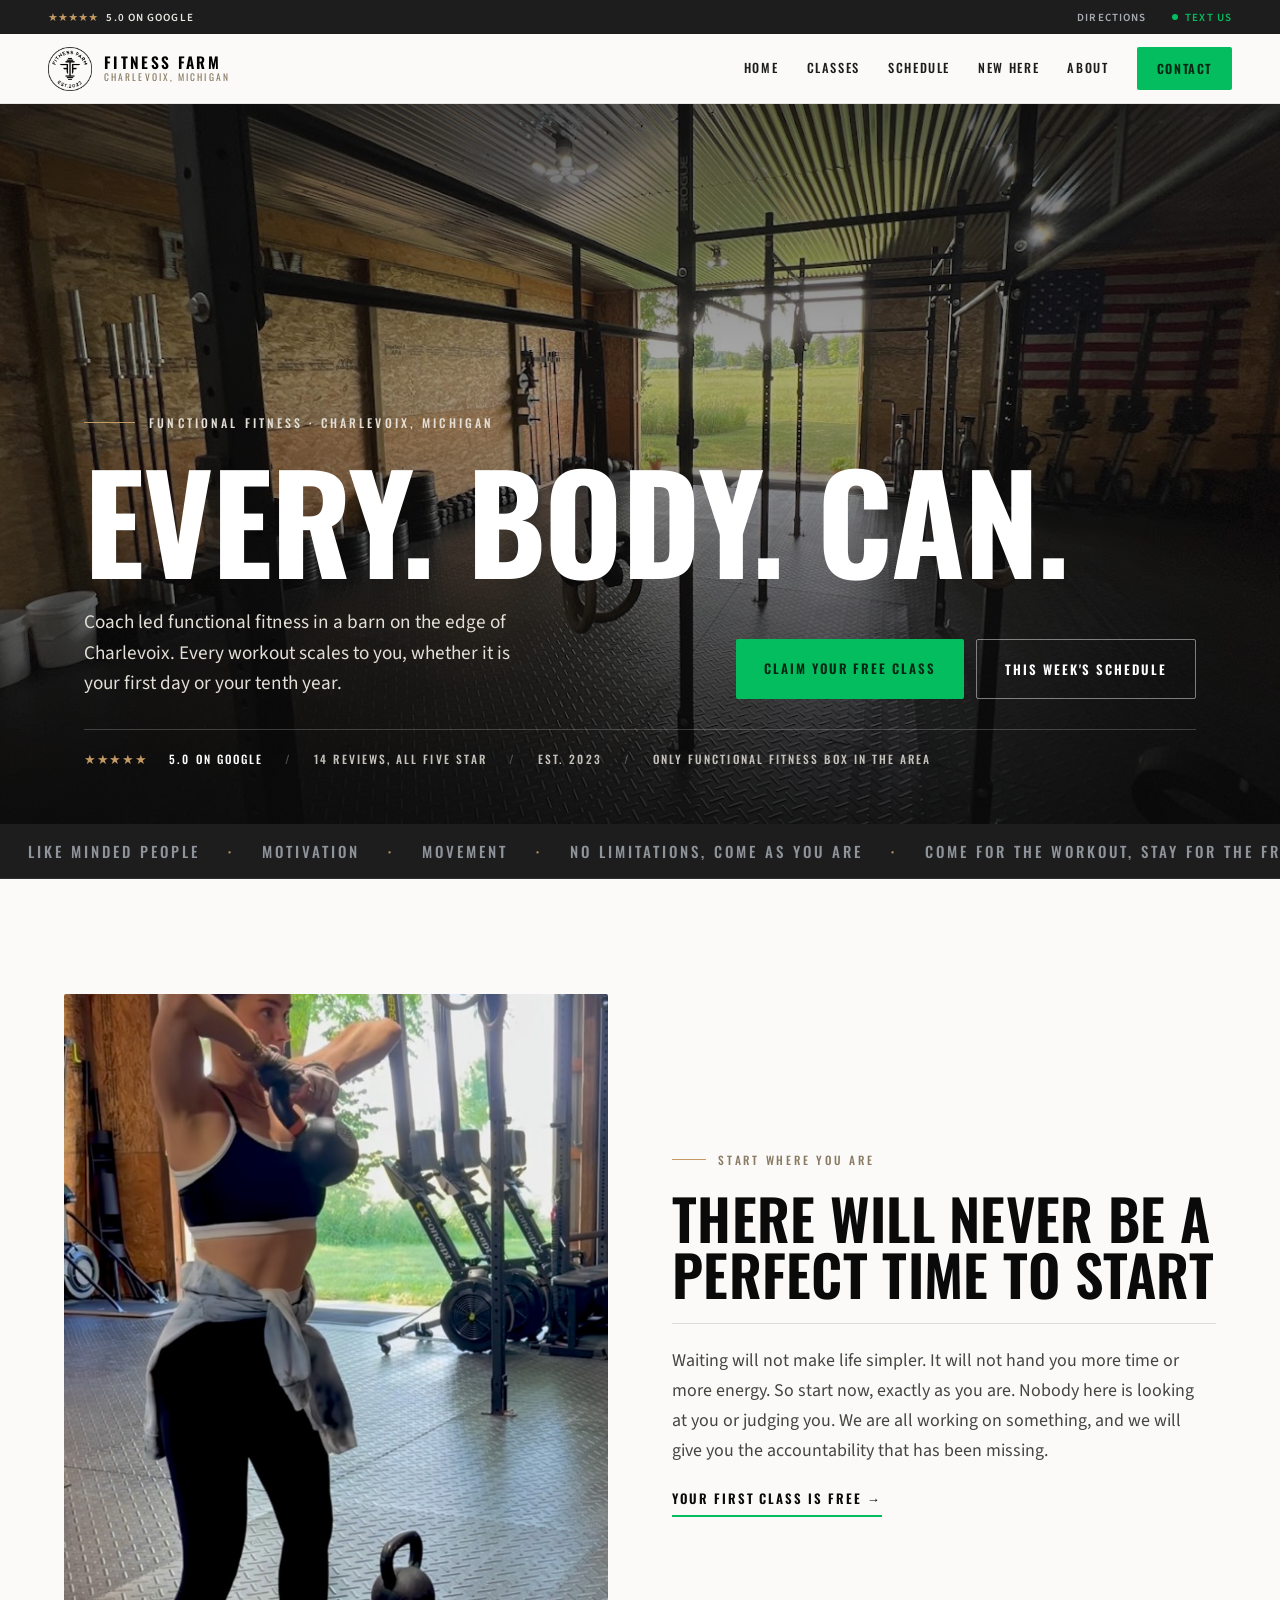
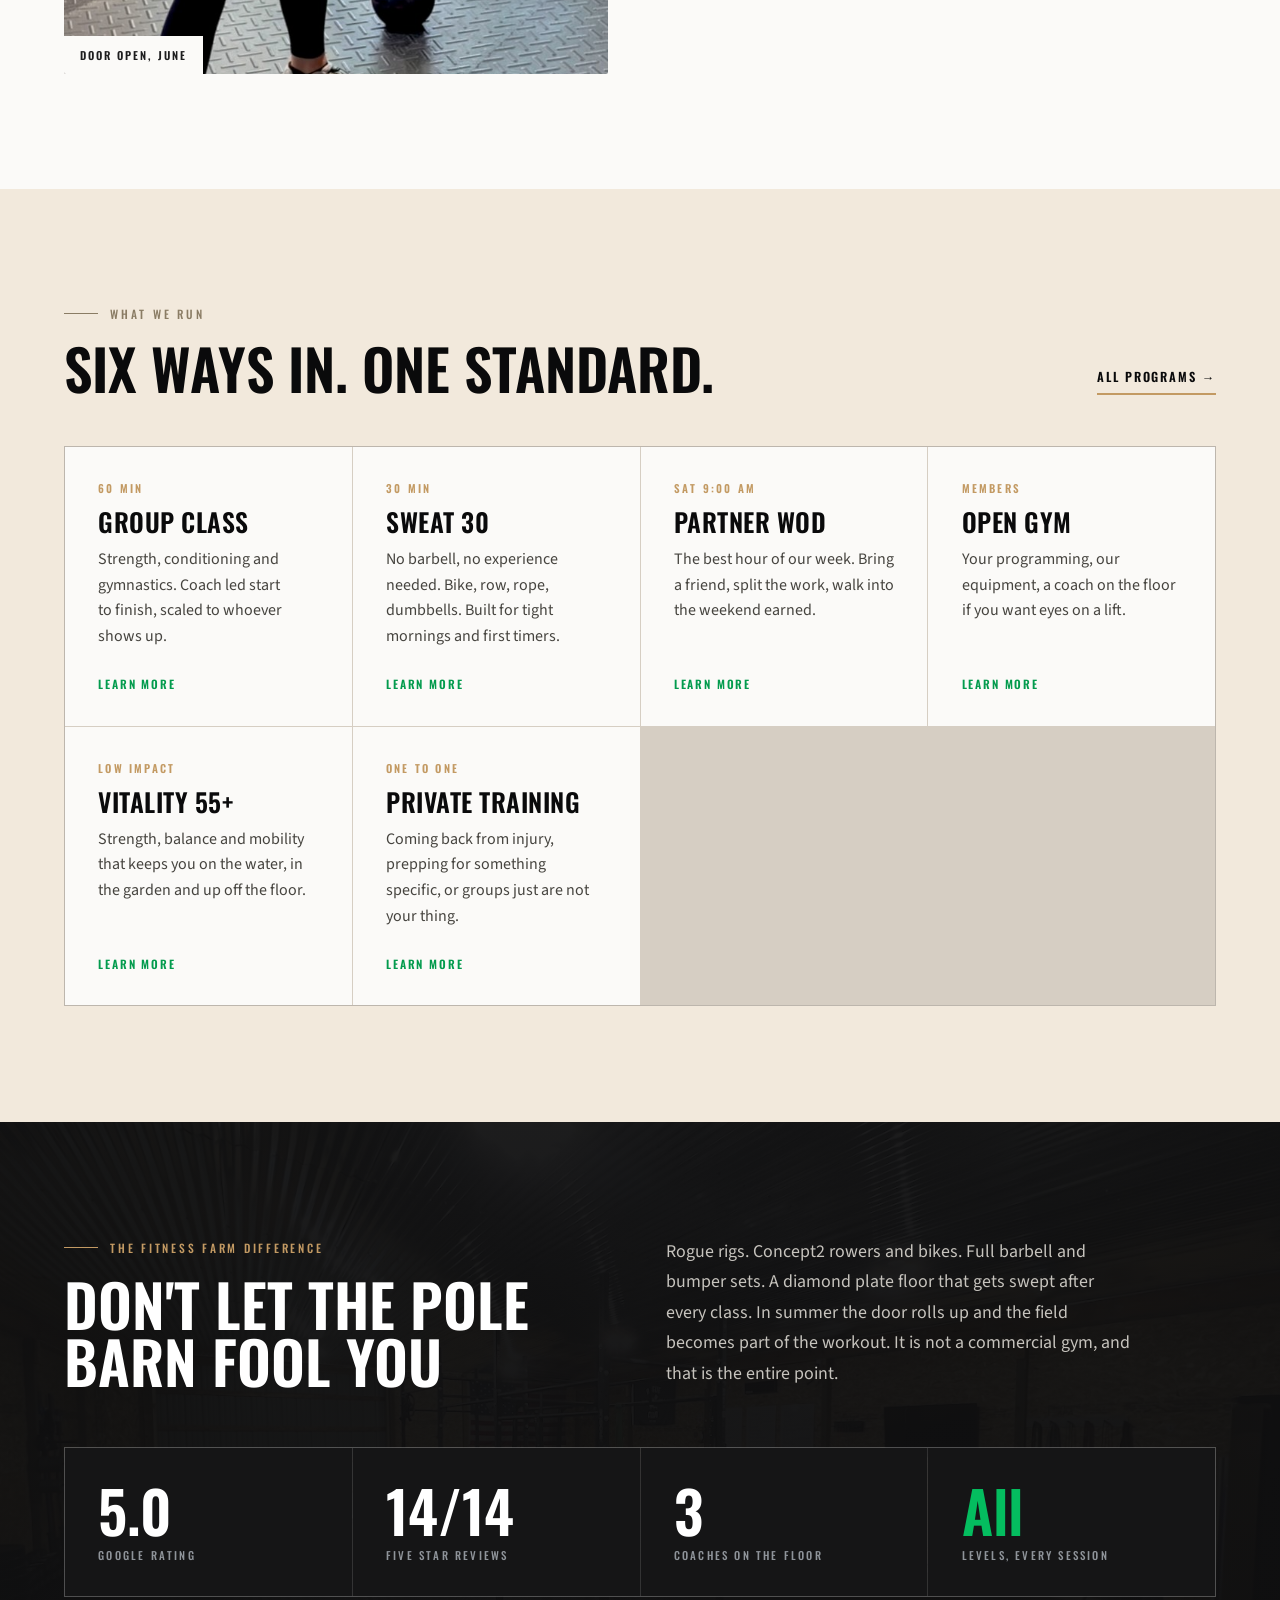
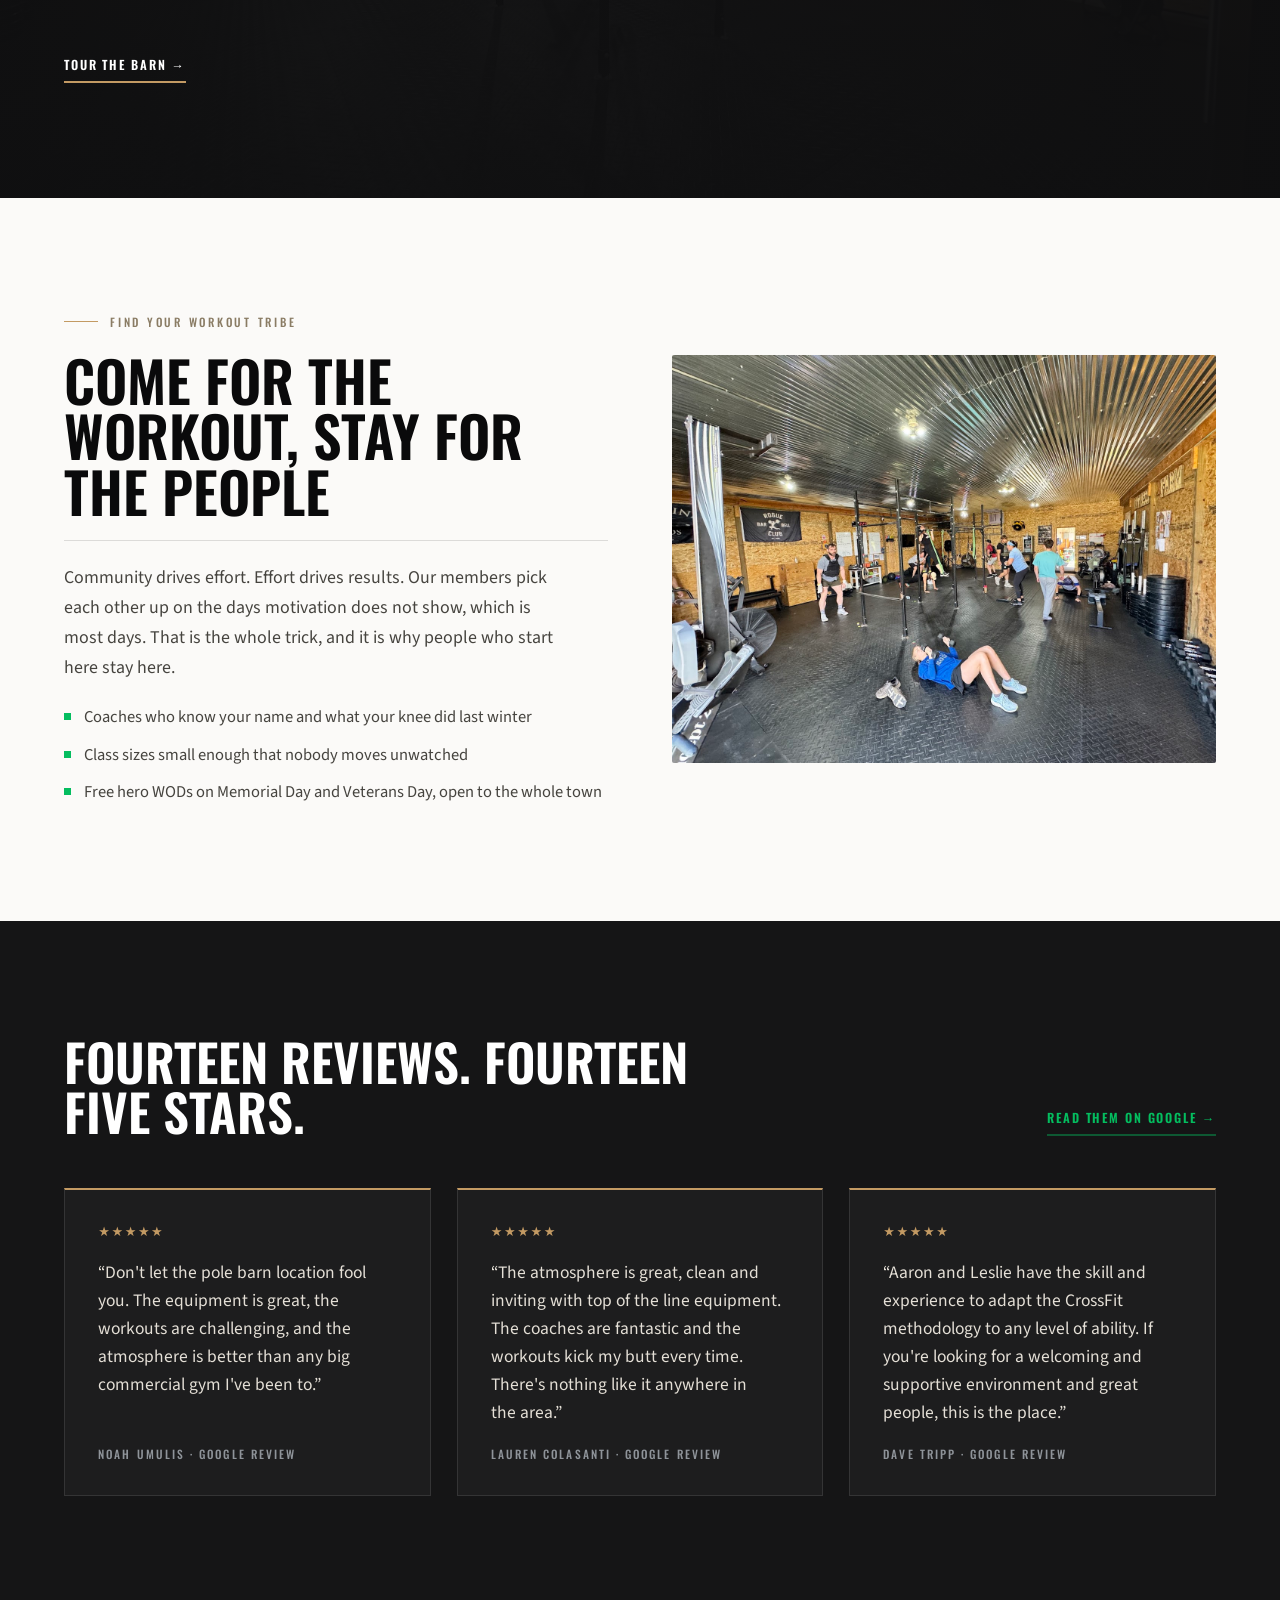
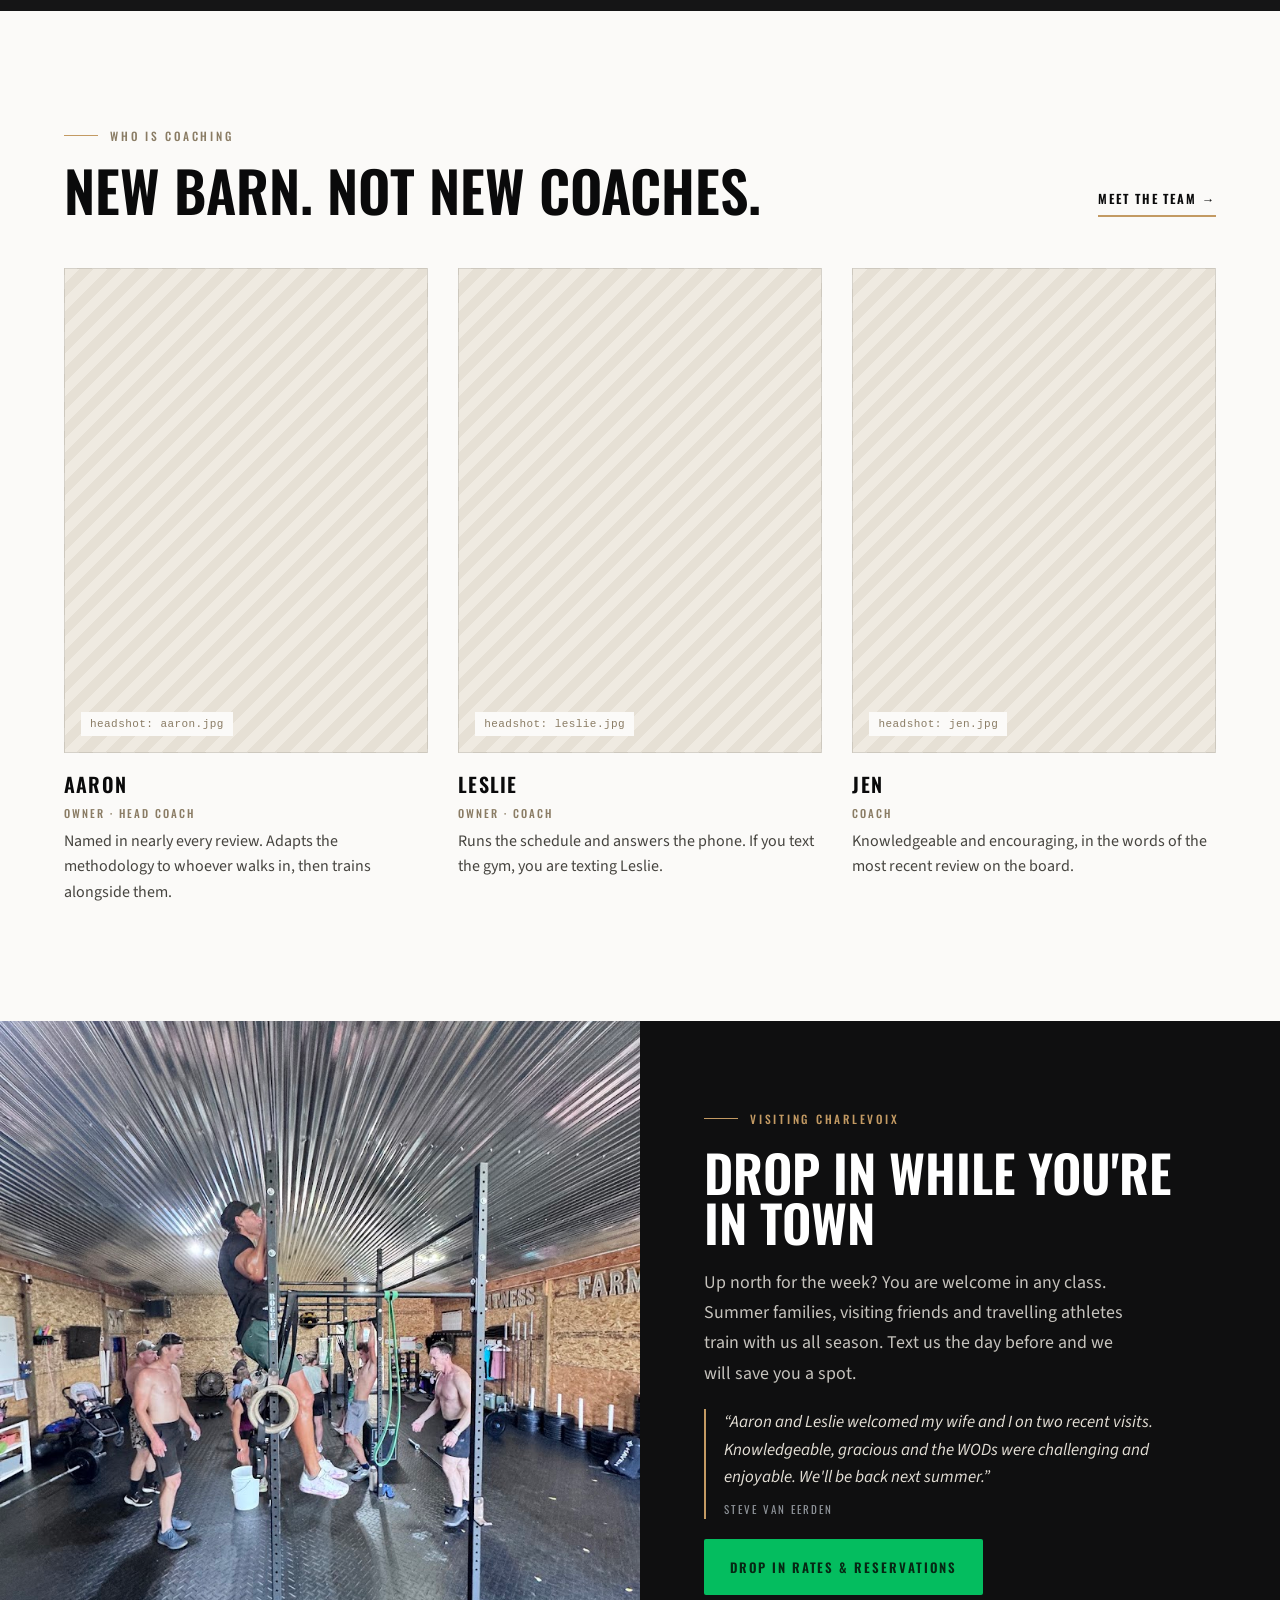
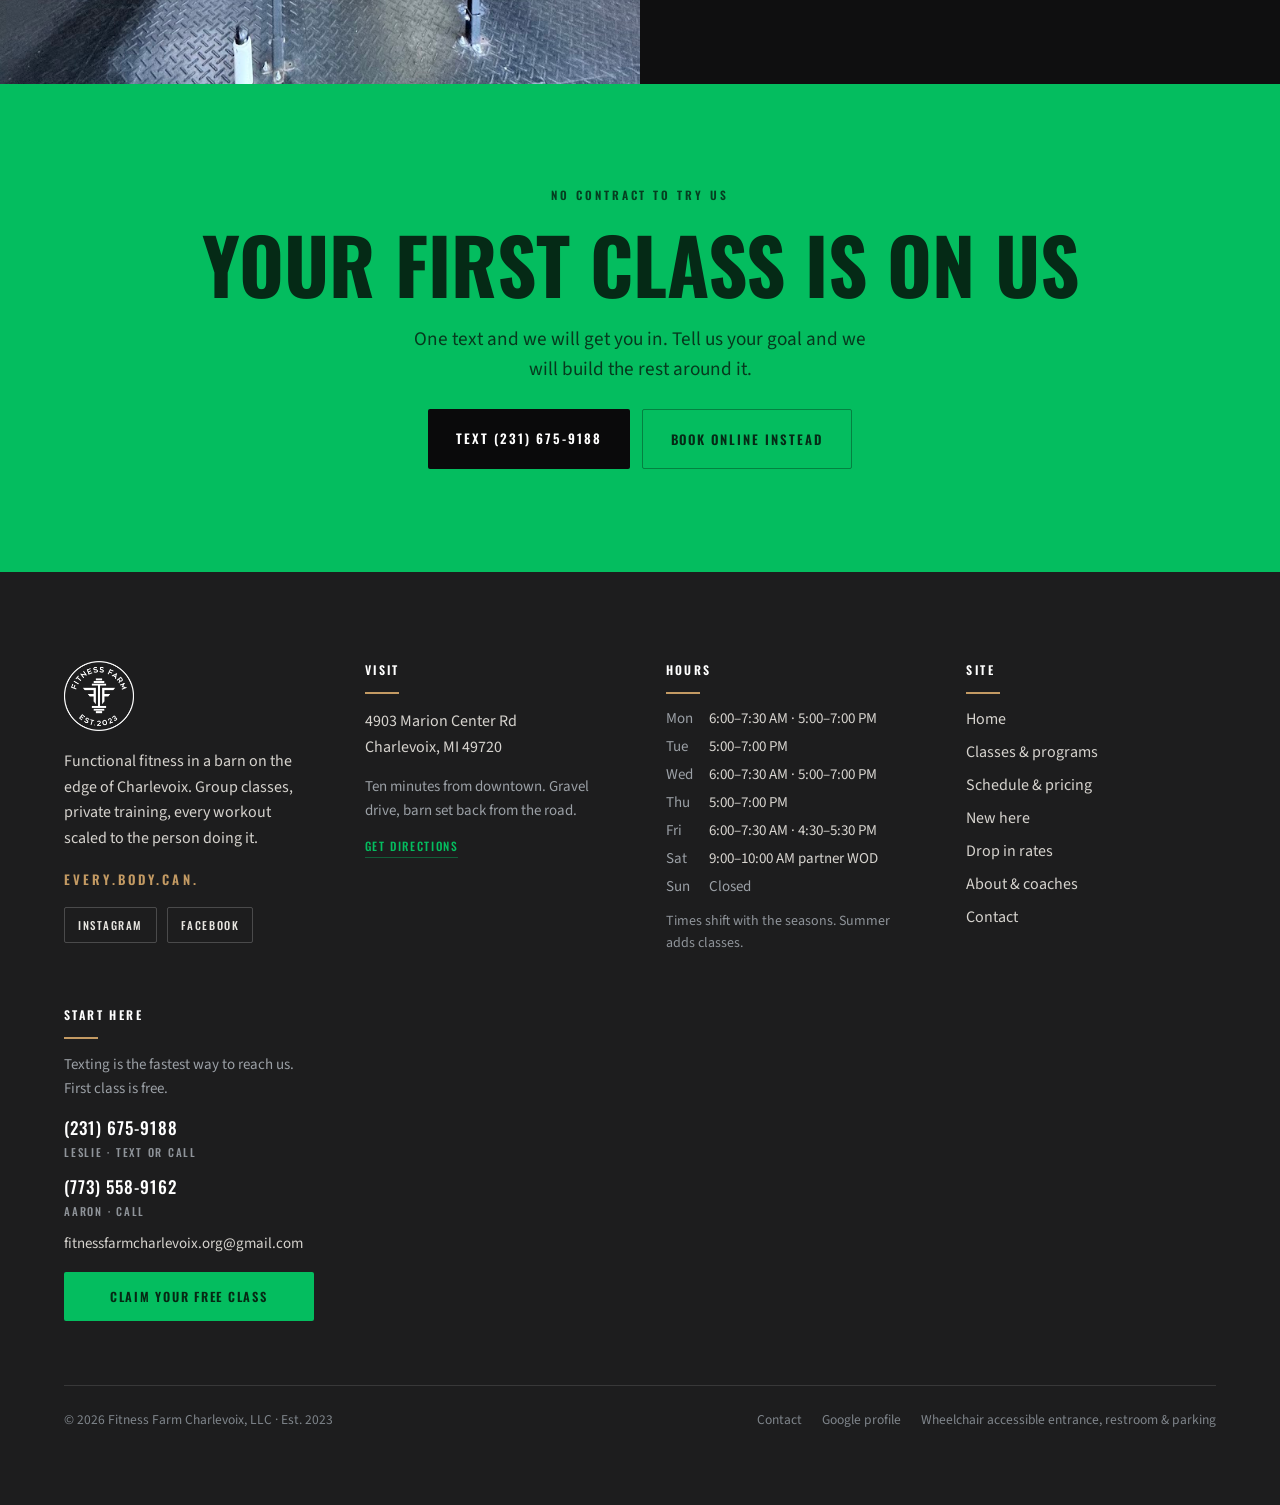
==== commit 7bfe045b: "Add files via upload" ====
--- a/index.html
+++ b/index.html
@@ -104,7 +104,7 @@
 
 <div data-ff-spacer="1" style="height:104px"></div>
 
-<div id="ffMenu" style="position:fixed;inset:0;z-index:950;background:#1D1D1E;overflow-y:auto;font-family:'Source Sans 3',system-ui,sans-serif;transition:opacity .32s ease, transform .32s cubic-bezier(.2,.8,.2,1);transform:translateY(-14px);pointer-events:none">
+<div id="ffMenu" style="position:fixed;inset:0;z-index:950;background:#1D1D1E;overflow-y:auto;font-family:'Source Sans 3',system-ui,sans-serif;transition:opacity .32s ease, transform .32s cubic-bezier(.2,.8,.2,1);opacity:0;visibility:hidden;transform:translateY(-14px);pointer-events:none">
   <div style="display:flex;align-items:center;justify-content:space-between;height:104px;padding:0 clamp(14px,4vw,48px);border-bottom:1px solid rgba(255,255,255,0.12)">
     <span style="font-family:'Oswald',sans-serif;font-weight:600;font-size:14px;letter-spacing:0.18em;text-transform:uppercase;color:#FFFFFF">Fitness Farm</span>
     <button type="button" onclick="ffMenu()" aria-label="Close menu" style="background:none;border:1px solid rgba(255,255,255,0.25);border-radius:2px;padding:10px 14px;cursor:pointer;font-family:'Oswald',sans-serif;font-size:11.5px;font-weight:600;letter-spacing:0.14em;text-transform:uppercase;color:#FFFFFF">Close</button>
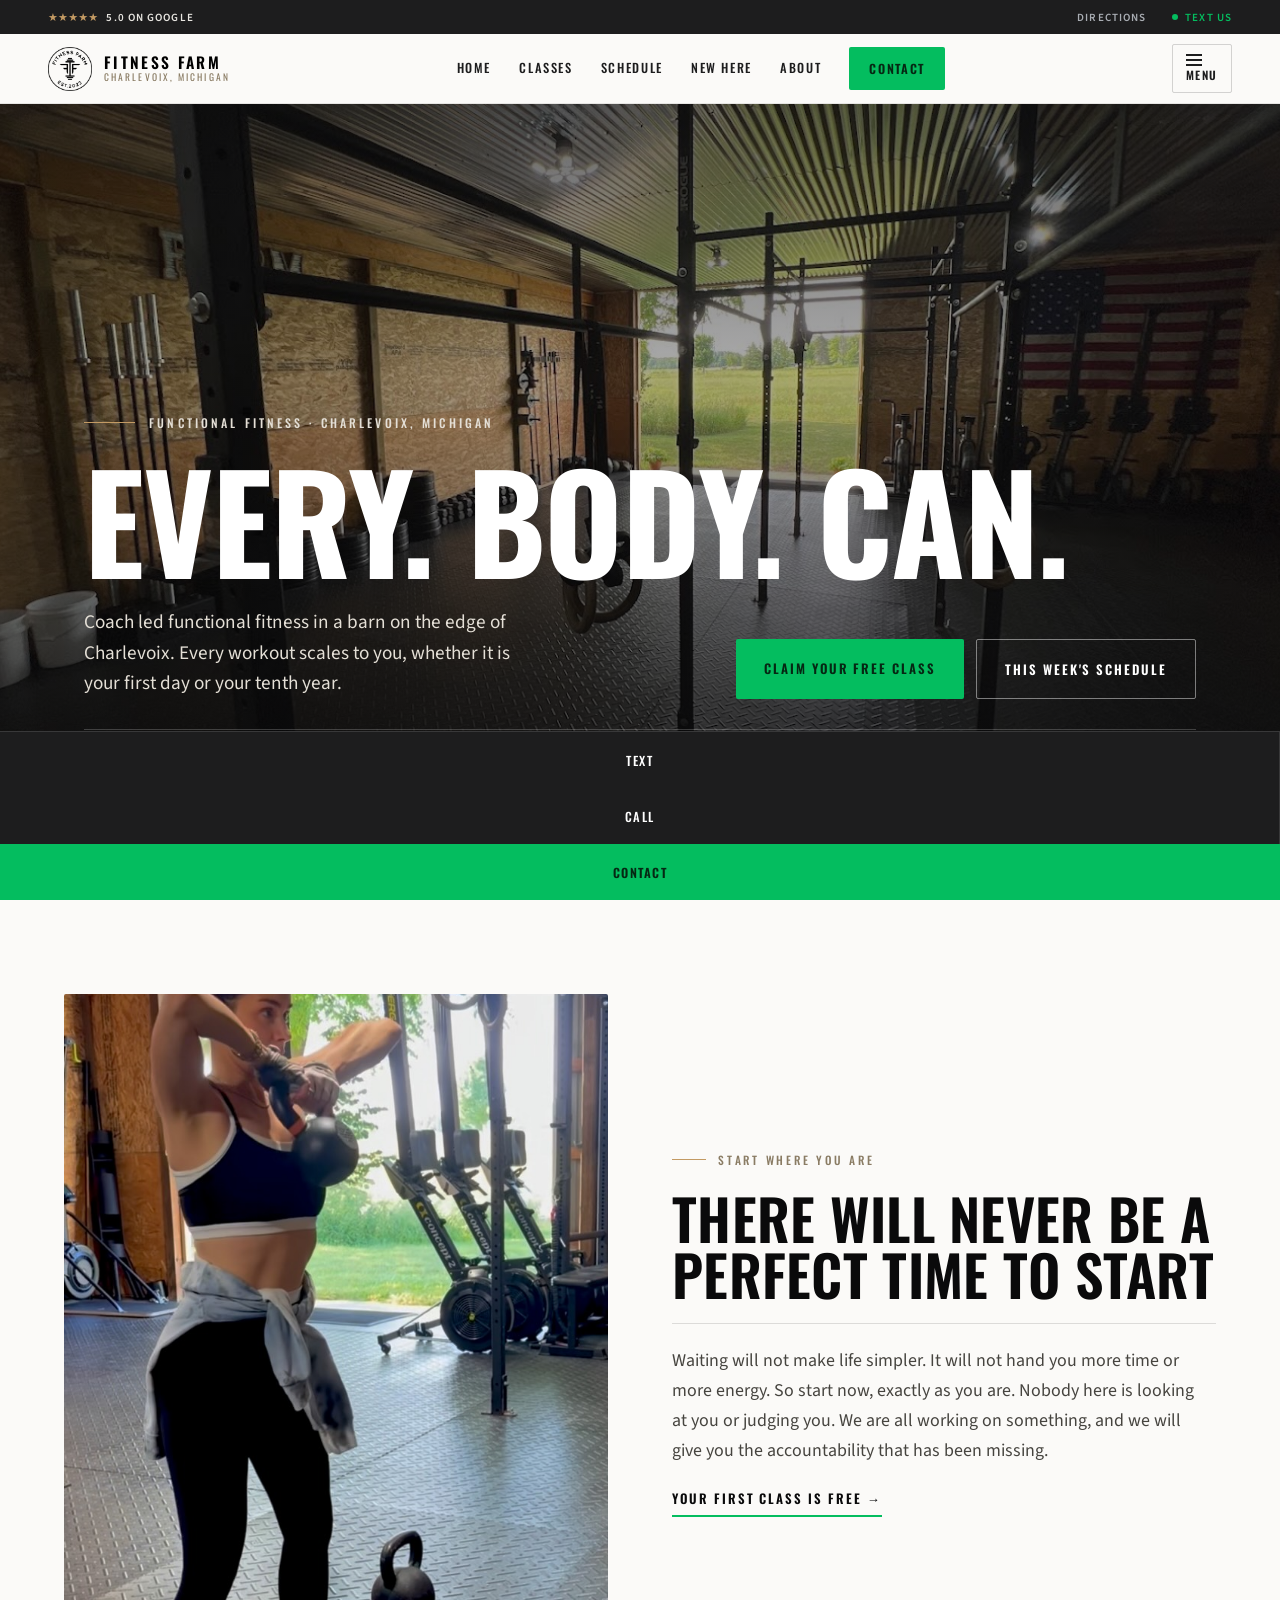
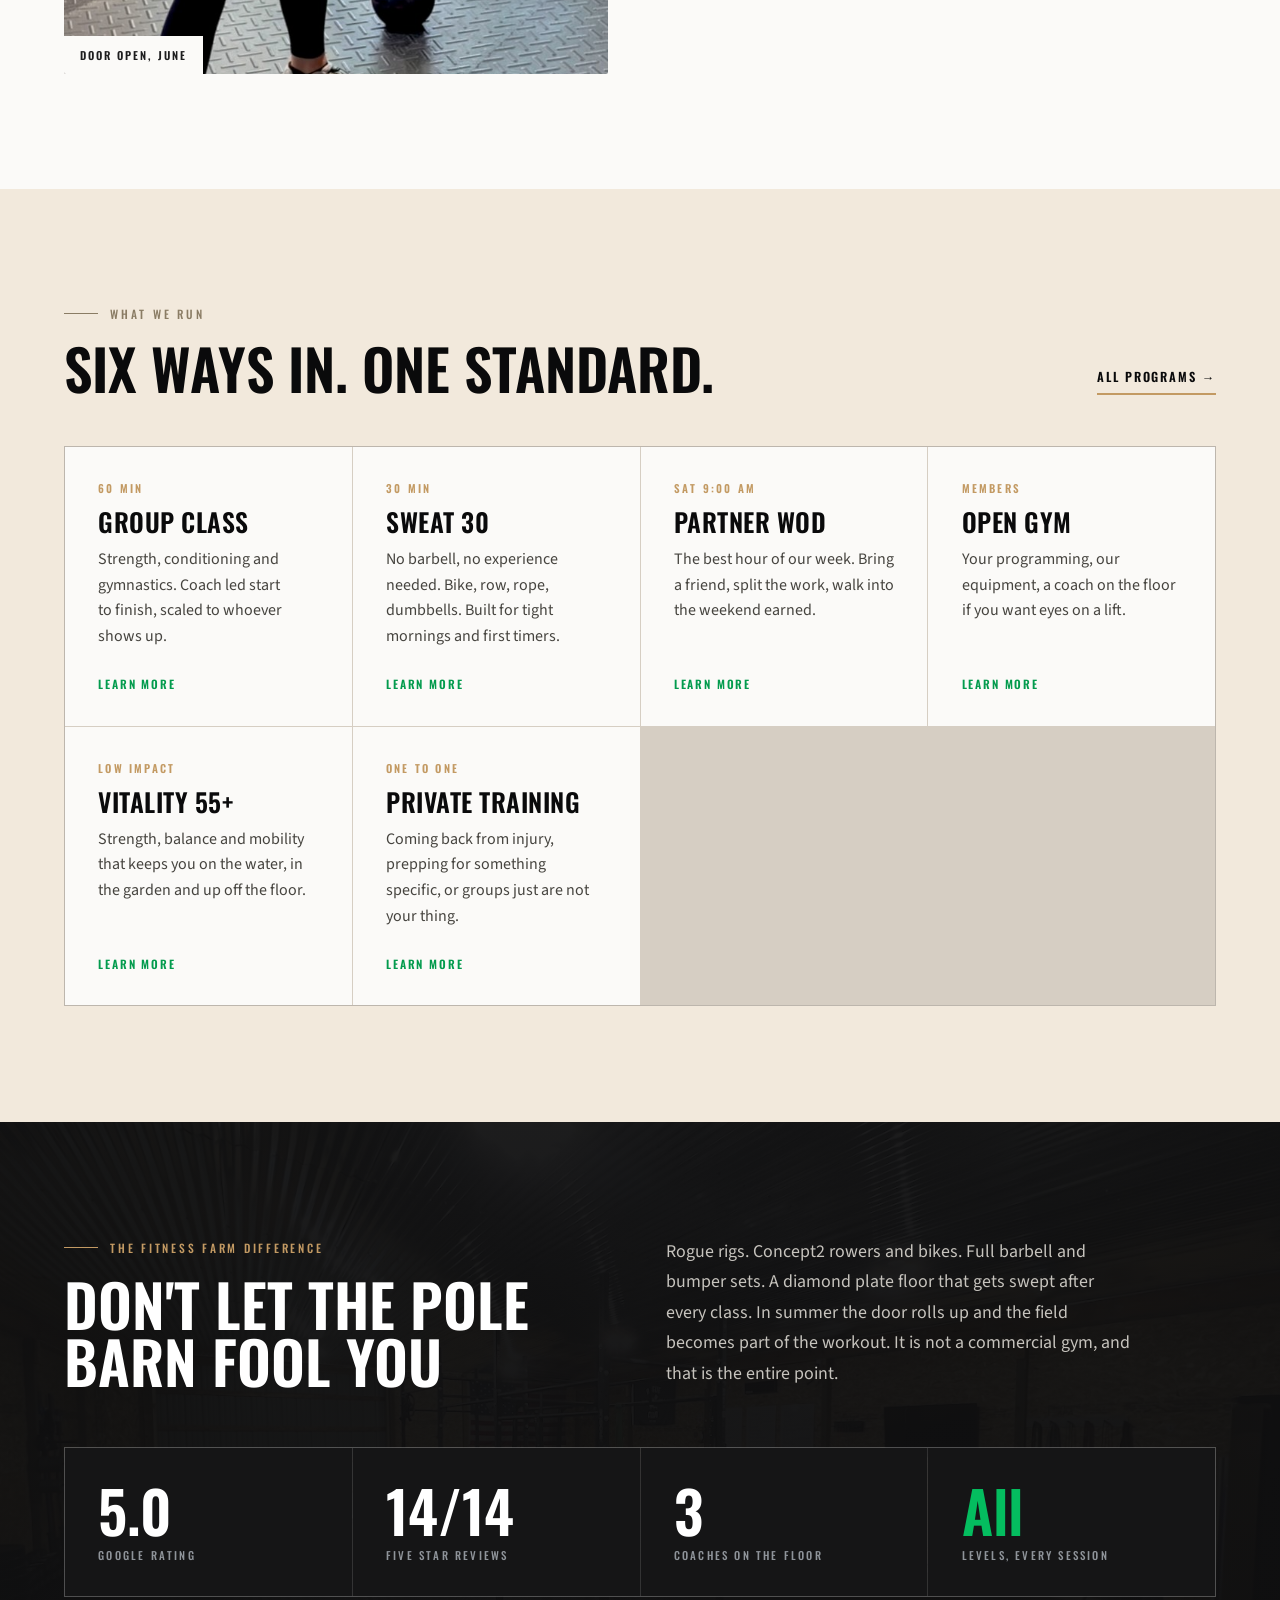
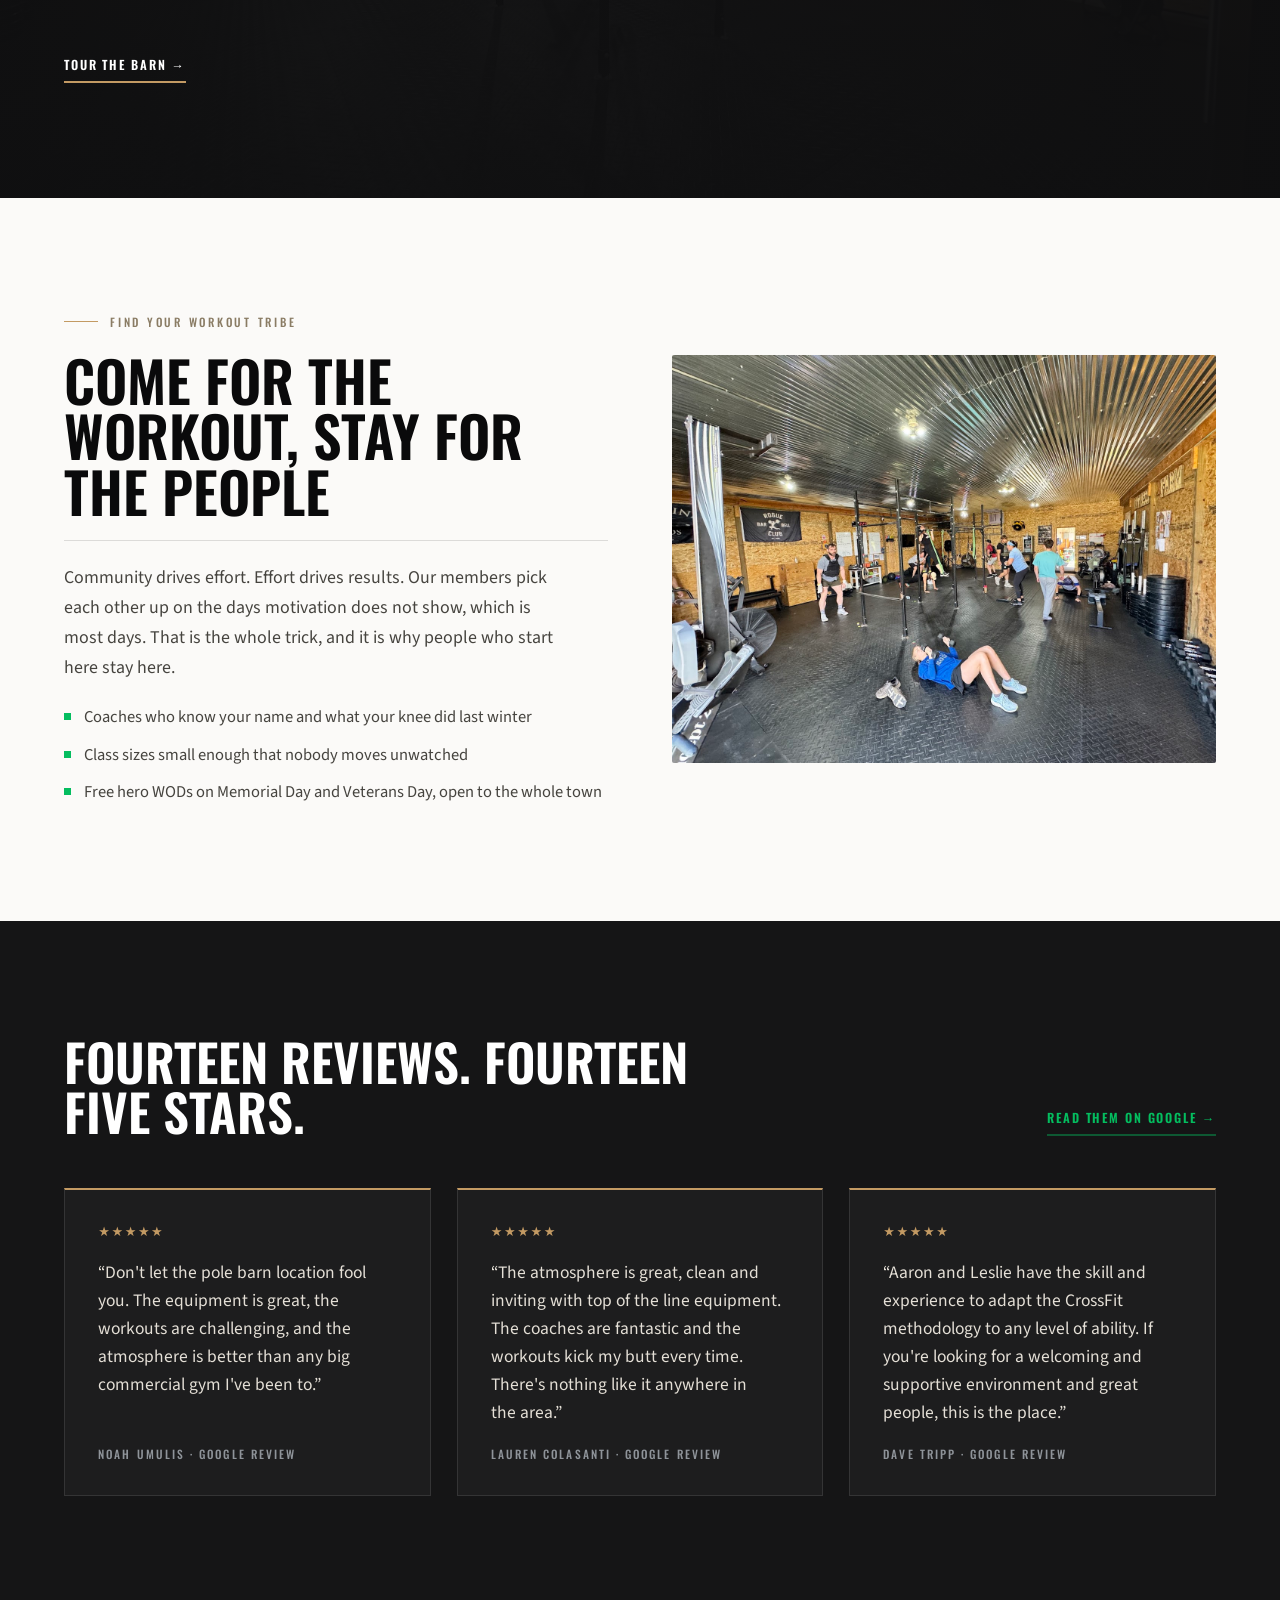
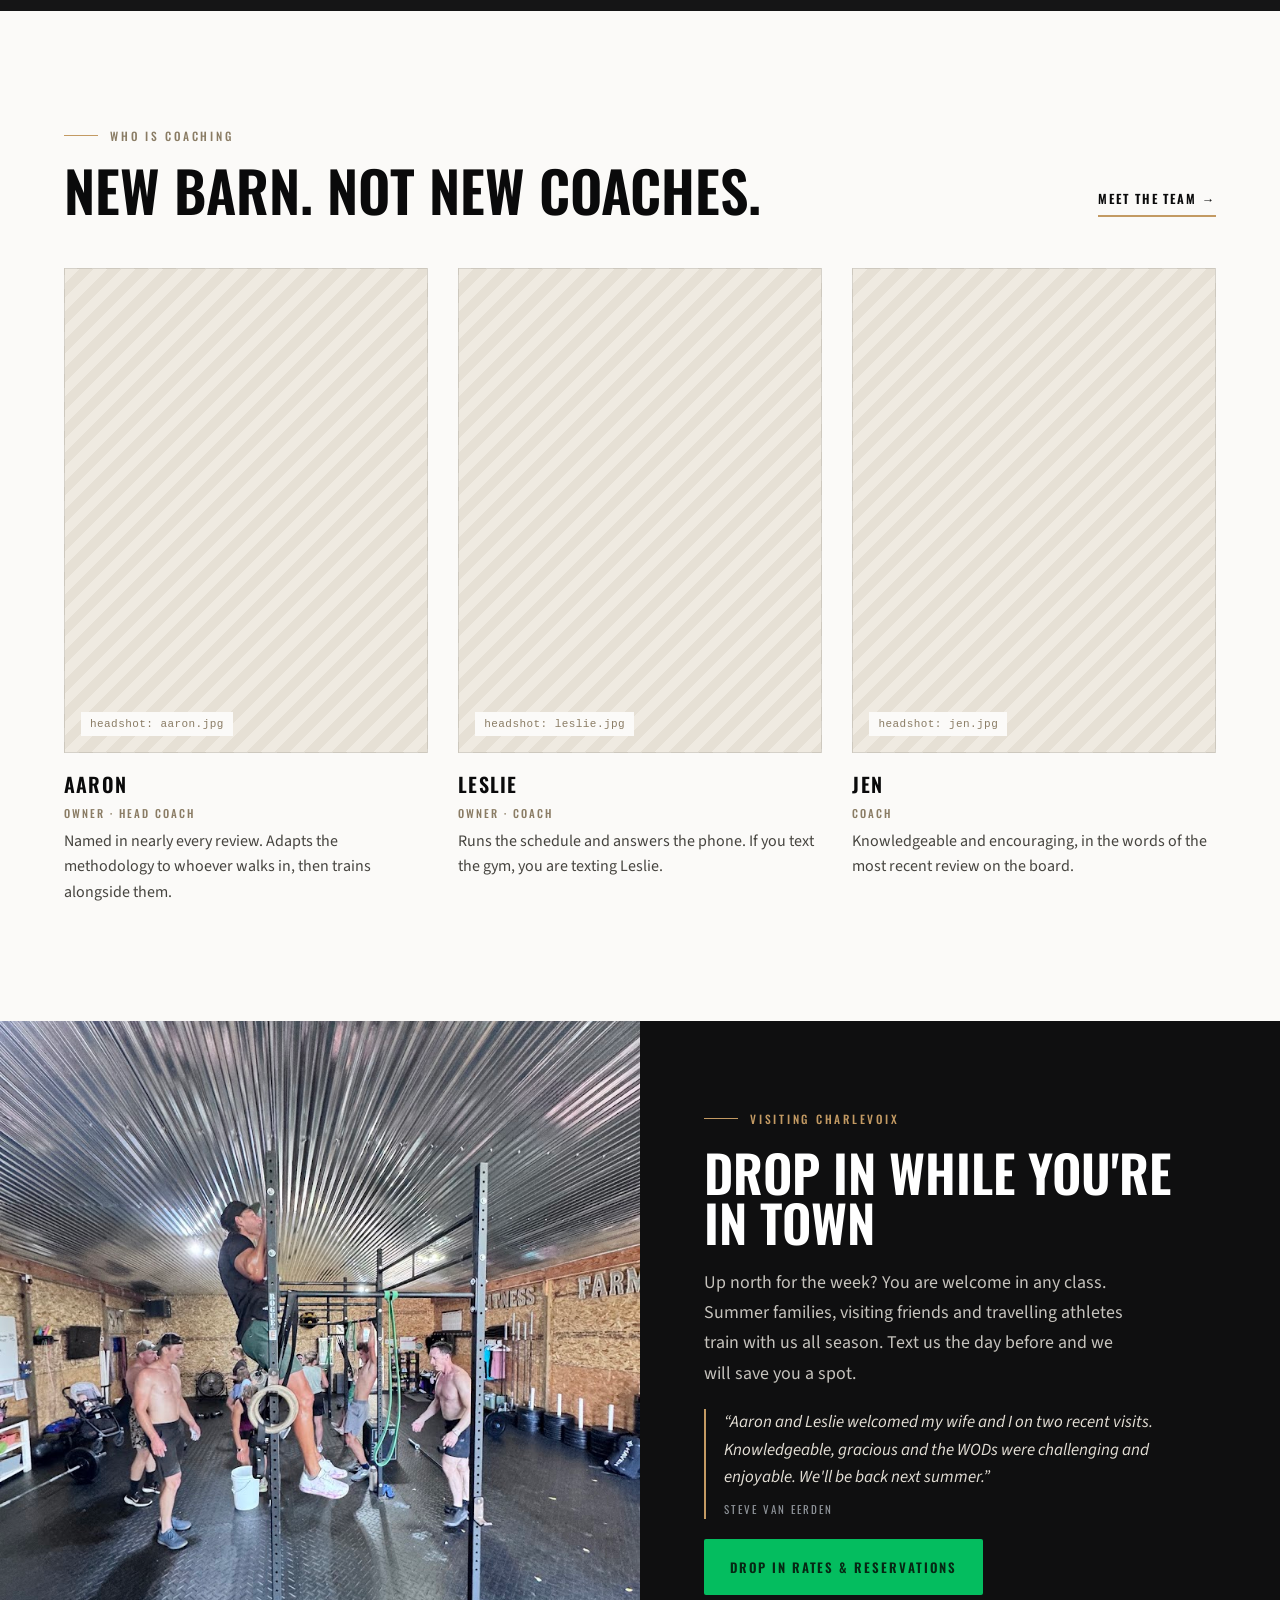
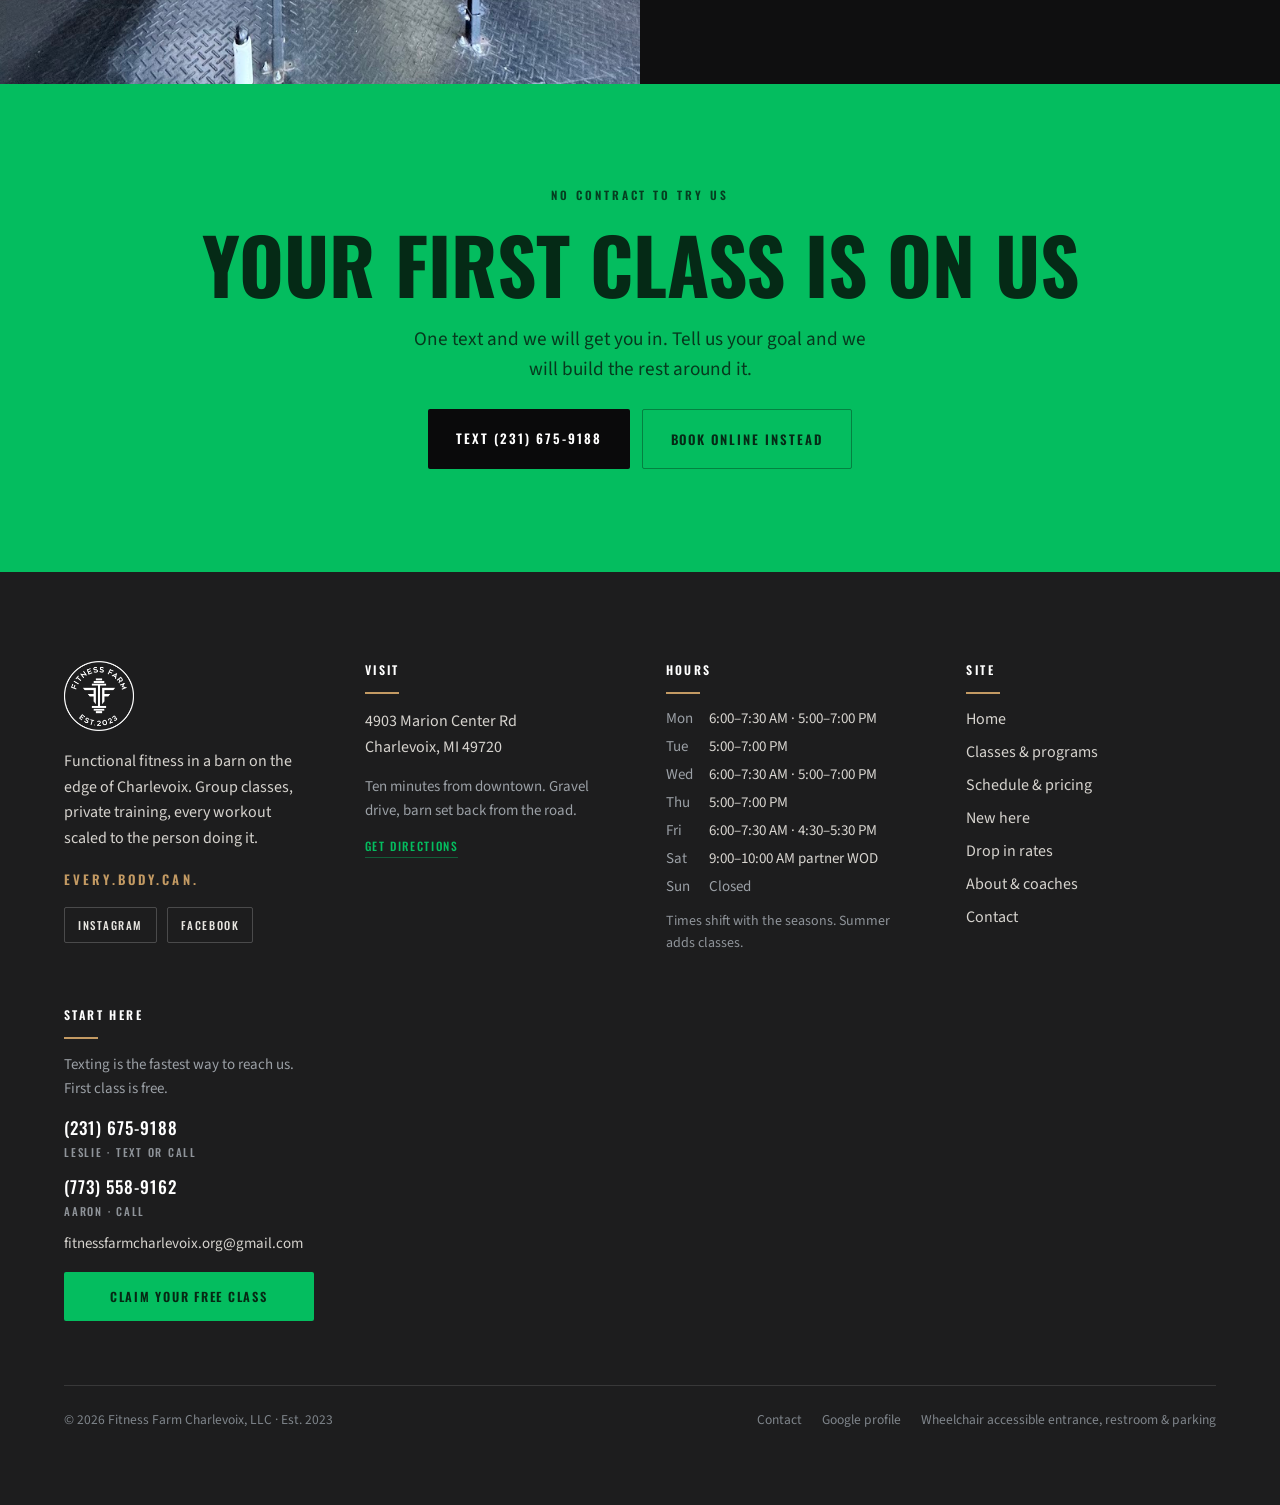
==== commit b9f0f539: "Add files via upload" ====
--- a/index.html
+++ b/index.html
@@ -59,7 +59,7 @@
 </head>
 <body>
 <div style="position:fixed;top:0;left:0;right:0;z-index:900;font-family:'Source Sans 3',system-ui,sans-serif">
-  <div style="background:#1D1D1E;color:#A9ADB3;height:34px;display:flex;align-items:center;justify-content:space-between;gap:16px;padding:0 clamp(14px,4vw,48px);font-size:11px;letter-spacing:0.1em;text-transform:uppercase;font-weight:600;overflow:hidden;white-space:nowrap">
+  <div data-ff-util="1" style="background:#1D1D1E;color:#A9ADB3;height:34px;display:flex;align-items:center;justify-content:space-between;gap:16px;padding:0 clamp(14px,4vw,48px);font-size:11px;letter-spacing:0.1em;text-transform:uppercase;font-weight:600;overflow:hidden;white-space:nowrap">
     <a href="https://www.google.com/maps/search/?api=1&amp;query=Fitness%20Farm%20Charlevoix&amp;query_place_id=ChIJkeMee1btSk0RzZCQS1hPnpE" target="_blank" rel="noopener" style="color:#E8E6E1;text-decoration:none;display:flex;align-items:center;gap:8px;flex:0 1 auto;overflow:hidden;text-overflow:ellipsis" data-h="1">
       <span style="color:#C39A63;letter-spacing:0.02em">★★★★★</span>
       <span>5.0 on Google</span>
@@ -76,7 +76,7 @@
   <header data-ff-bar="1" style="height:70px;background:rgba(251,250,248,0.93);backdrop-filter:saturate(180%) blur(14px);-webkit-backdrop-filter:saturate(180%) blur(14px);border-bottom:1px solid rgba(29,29,30,0.09);display:flex;align-items:center;justify-content:space-between;gap:20px;padding:0 clamp(14px,4vw,48px);transition:box-shadow .35s ease,background .35s ease">
     <a href="index.html" style="display:flex;align-items:center;gap:12px;text-decoration:none;color:#000000;flex:0 0 auto">
       <img src="images/logo.png" alt="Fitness Farm Charlevoix badge logo" width="44" height="44" style="width:44px;height:44px;display:block" />
-      <span style="display:flex;flex-direction:column;gap:2px;line-height:1">
+      <span data-ff-wordmark="1" style="display:flex;flex-direction:column;gap:2px;line-height:1">
         <span style="font-family:'Oswald',sans-serif;font-weight:600;font-size:15.5px;letter-spacing:0.15em;text-transform:uppercase">Fitness Farm</span>
         <span style="font-family:'Oswald',sans-serif;font-weight:400;font-size:9.5px;letter-spacing:0.22em;text-transform:uppercase;color:#8A7C64">Charlevoix, Michigan</span>
       </span>
@@ -91,7 +91,7 @@
       <a data-nav="contact" href="contact.html" style="font-family:'Oswald',sans-serif;font-size:12.5px;font-weight:600;letter-spacing:0.13em;text-transform:uppercase;color:#062713;background:#04BD5F;text-decoration:none;padding:12px 20px;border-radius:2px;white-space:nowrap" data-h="4">Contact</a>
     </nav>
 
-    <button type="button" data-ff-burger="1" onclick="ffMenu()" aria-label="Open menu" style="display:none;align-items:center;gap:9px;background:none;border:1px solid rgba(29,29,30,0.18);border-radius:2px;padding:9px 13px;cursor:pointer;font-family:'Oswald',sans-serif;font-size:11.5px;font-weight:600;letter-spacing:0.14em;text-transform:uppercase;color:#1D1D1E">
+    <button type="button" data-ff-burger="1" onclick="ffMenu()" aria-label="Open menu" style="align-items:center;gap:9px;background:none;border:1px solid rgba(29,29,30,0.18);border-radius:2px;padding:9px 13px;cursor:pointer;font-family:'Oswald',sans-serif;font-size:11.5px;font-weight:600;letter-spacing:0.14em;text-transform:uppercase;color:#1D1D1E">
       <span style="display:flex;flex-direction:column;gap:3.5px">
         <span style="display:block;width:16px;height:1.5px;background:#1D1D1E"></span>
         <span style="display:block;width:16px;height:1.5px;background:#1D1D1E"></span>
@@ -104,7 +104,7 @@
 
 <div data-ff-spacer="1" style="height:104px"></div>
 
-<div id="ffMenu" style="position:fixed;inset:0;z-index:950;background:#1D1D1E;overflow-y:auto;font-family:'Source Sans 3',system-ui,sans-serif;transition:opacity .32s ease, transform .32s cubic-bezier(.2,.8,.2,1);opacity:0;visibility:hidden;transform:translateY(-14px);pointer-events:none">
+<div id="ffMenu" data-ff-overlay="1" style="position:fixed;inset:0;z-index:950;background:#1D1D1E;overflow-y:auto;font-family:'Source Sans 3',system-ui,sans-serif;transition:opacity .32s ease, transform .32s cubic-bezier(.2,.8,.2,1);opacity:0;visibility:hidden;transform:translateY(-14px);pointer-events:none">
   <div style="display:flex;align-items:center;justify-content:space-between;height:104px;padding:0 clamp(14px,4vw,48px);border-bottom:1px solid rgba(255,255,255,0.12)">
     <span style="font-family:'Oswald',sans-serif;font-weight:600;font-size:14px;letter-spacing:0.18em;text-transform:uppercase;color:#FFFFFF">Fitness Farm</span>
     <button type="button" onclick="ffMenu()" aria-label="Close menu" style="background:none;border:1px solid rgba(255,255,255,0.25);border-radius:2px;padding:10px 14px;cursor:pointer;font-family:'Oswald',sans-serif;font-size:11.5px;font-weight:600;letter-spacing:0.14em;text-transform:uppercase;color:#FFFFFF">Close</button>
@@ -120,7 +120,7 @@
   </nav>
 </div>
 
-<div data-ff-mobilebar="1" style="display:none;position:fixed;bottom:0;left:0;right:0;z-index:880;background:#1D1D1E;border-top:1px solid rgba(255,255,255,0.12);grid-template-columns:1fr 1fr 1.2fr;font-family:'Oswald',sans-serif">
+<div data-ff-mobilebar="1" style="position:fixed;bottom:0;left:0;right:0;z-index:880;background:#1D1D1E;border-top:1px solid rgba(255,255,255,0.12);grid-template-columns:1fr 1fr 1.2fr;font-family:'Oswald',sans-serif">
   <a href="sms:+12316759188?&amp;body=Hi%20Fitness%20Farm%20-%20I%27d%20like%20to%20try%20a%20class." style="display:flex;align-items:center;justify-content:center;min-height:56px;color:#FFFFFF;text-decoration:none;font-size:12.5px;font-weight:500;letter-spacing:0.12em;text-transform:uppercase;border-right:1px solid rgba(255,255,255,0.12)">Text</a>
   <a href="tel:+12316759188" style="display:flex;align-items:center;justify-content:center;min-height:56px;color:#FFFFFF;text-decoration:none;font-size:12.5px;font-weight:500;letter-spacing:0.12em;text-transform:uppercase;border-right:1px solid rgba(255,255,255,0.12)">Call</a>
   <a href="contact.html" style="display:flex;align-items:center;justify-content:center;min-height:56px;background:#04BD5F;color:#062713;text-decoration:none;font-size:12.5px;font-weight:600;letter-spacing:0.12em;text-transform:uppercase">Contact</a>
@@ -409,7 +409,7 @@
 
 
 <footer style="background:#1D1D1E;color:#B9BCC1;font-family:'Source Sans 3',system-ui,sans-serif;padding:clamp(56px,7vw,96px) clamp(18px,5vw,64px) 0">
-  <div style="max-width:1240px;margin:0 auto;display:grid;grid-template-columns:repeat(auto-fit,minmax(215px,1fr));gap:clamp(32px,4vw,56px)">
+  <div data-ff-footer-grid="1" style="max-width:1240px;margin:0 auto;display:grid;grid-template-columns:repeat(auto-fit,minmax(215px,1fr));gap:clamp(32px,4vw,56px)">
     <div style="display:flex;flex-direction:column;gap:18px;min-width:0">
       <img src="images/logo.png" alt="Fitness Farm Charlevoix badge logo" width="70" height="70" style="width:70px;height:70px;display:block;filter:invert(1)" />
       <p style="margin:0;font-size:16px;line-height:1.6;color:#D6D3CE;max-width:30ch">Functional fitness in a barn on the edge of Charlevoix. Group classes, private training, every workout scaled to the person doing it.</p>
@@ -468,7 +468,7 @@
     </div>
   </div>
 
-  <div style="max-width:1240px;margin:clamp(44px,5vw,72px) auto 0;border-top:1px solid rgba(255,255,255,0.12);padding:24px 0 clamp(28px,6vw,90px);display:flex;flex-wrap:wrap;gap:14px 28px;align-items:center;justify-content:space-between;font-size:13.5px;color:#7F858B">
+  <div data-ff-footer-bottom="1" style="max-width:1240px;margin:clamp(44px,5vw,72px) auto 0;border-top:1px solid rgba(255,255,255,0.12);padding:24px 0 clamp(28px,6vw,90px);display:flex;flex-wrap:wrap;gap:14px 28px;align-items:center;justify-content:space-between;font-size:13.5px;color:#7F858B">
     <p style="margin:0">© 2026 Fitness Farm Charlevoix, LLC · Est. 2023</p>
     <div style="display:flex;flex-wrap:wrap;gap:20px">
       <a href="contact.html" style="color:#7F858B;text-decoration:none" data-h="1">Contact</a>
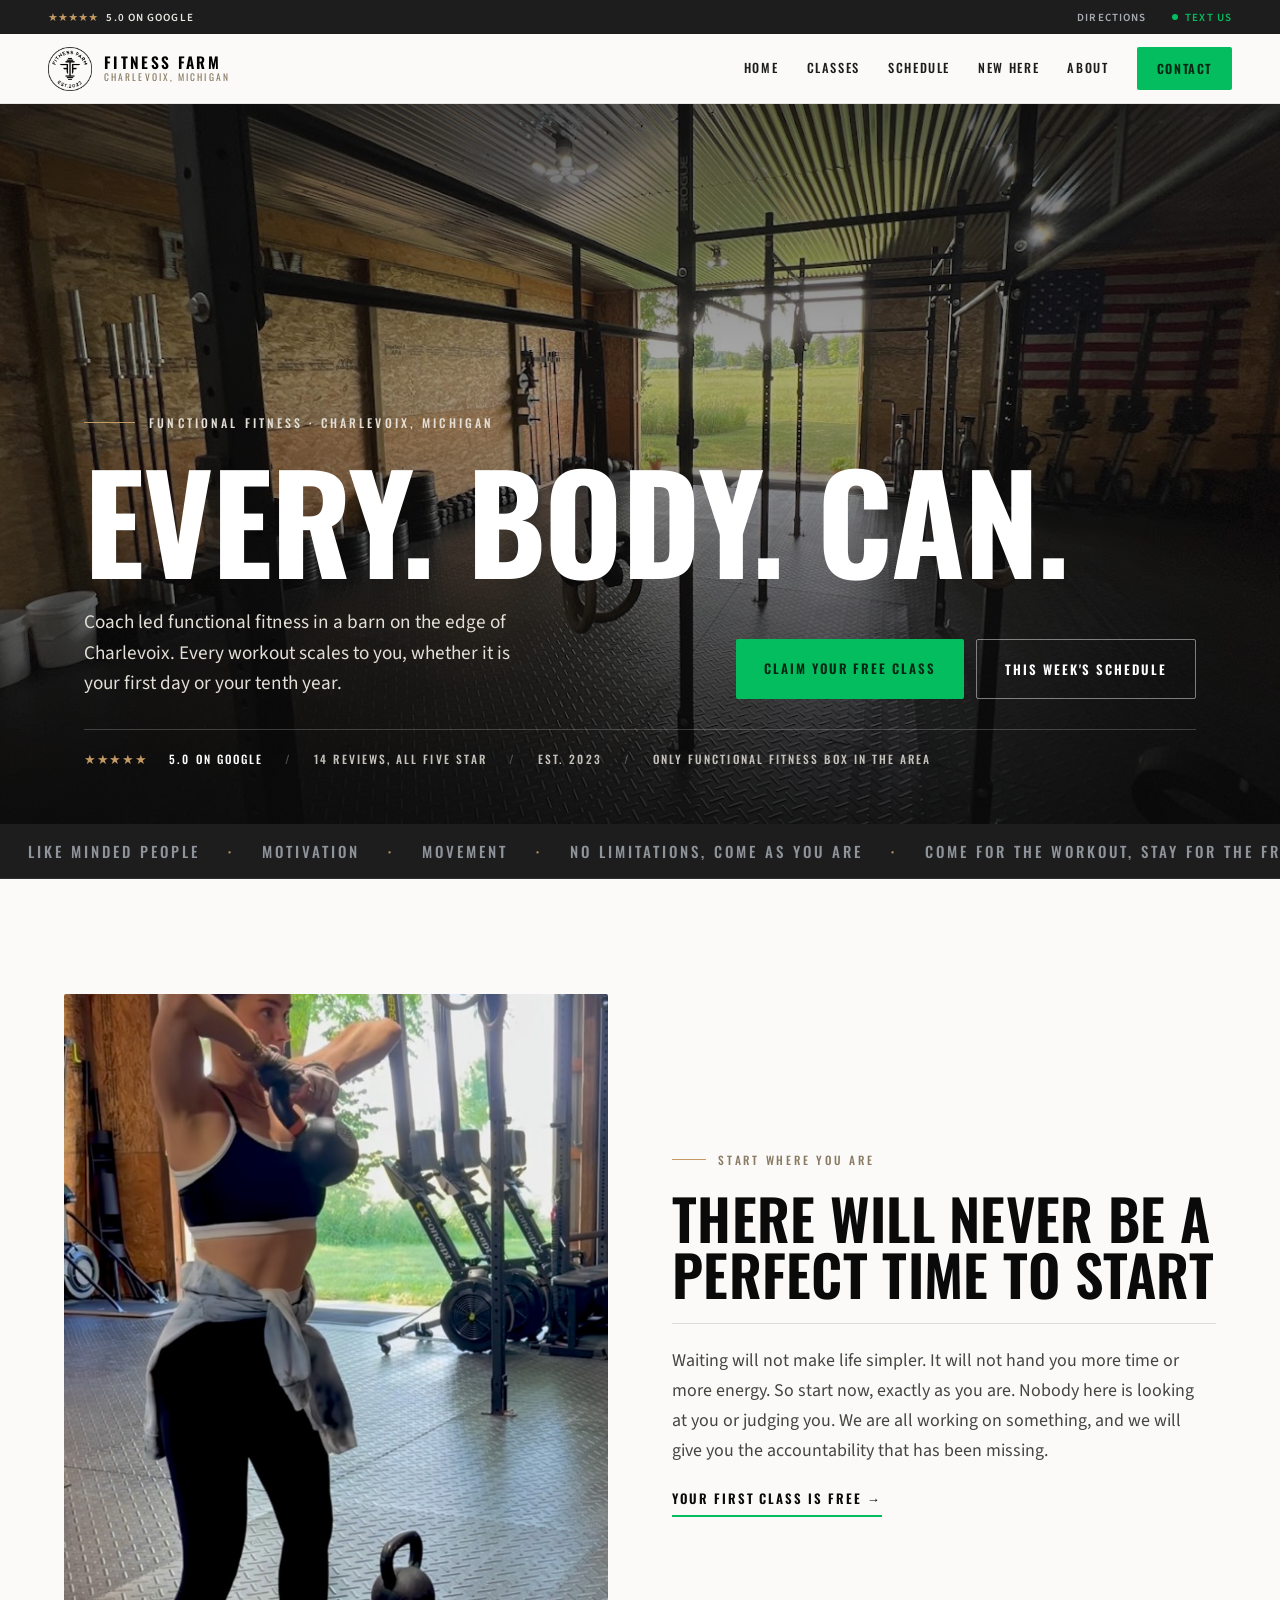
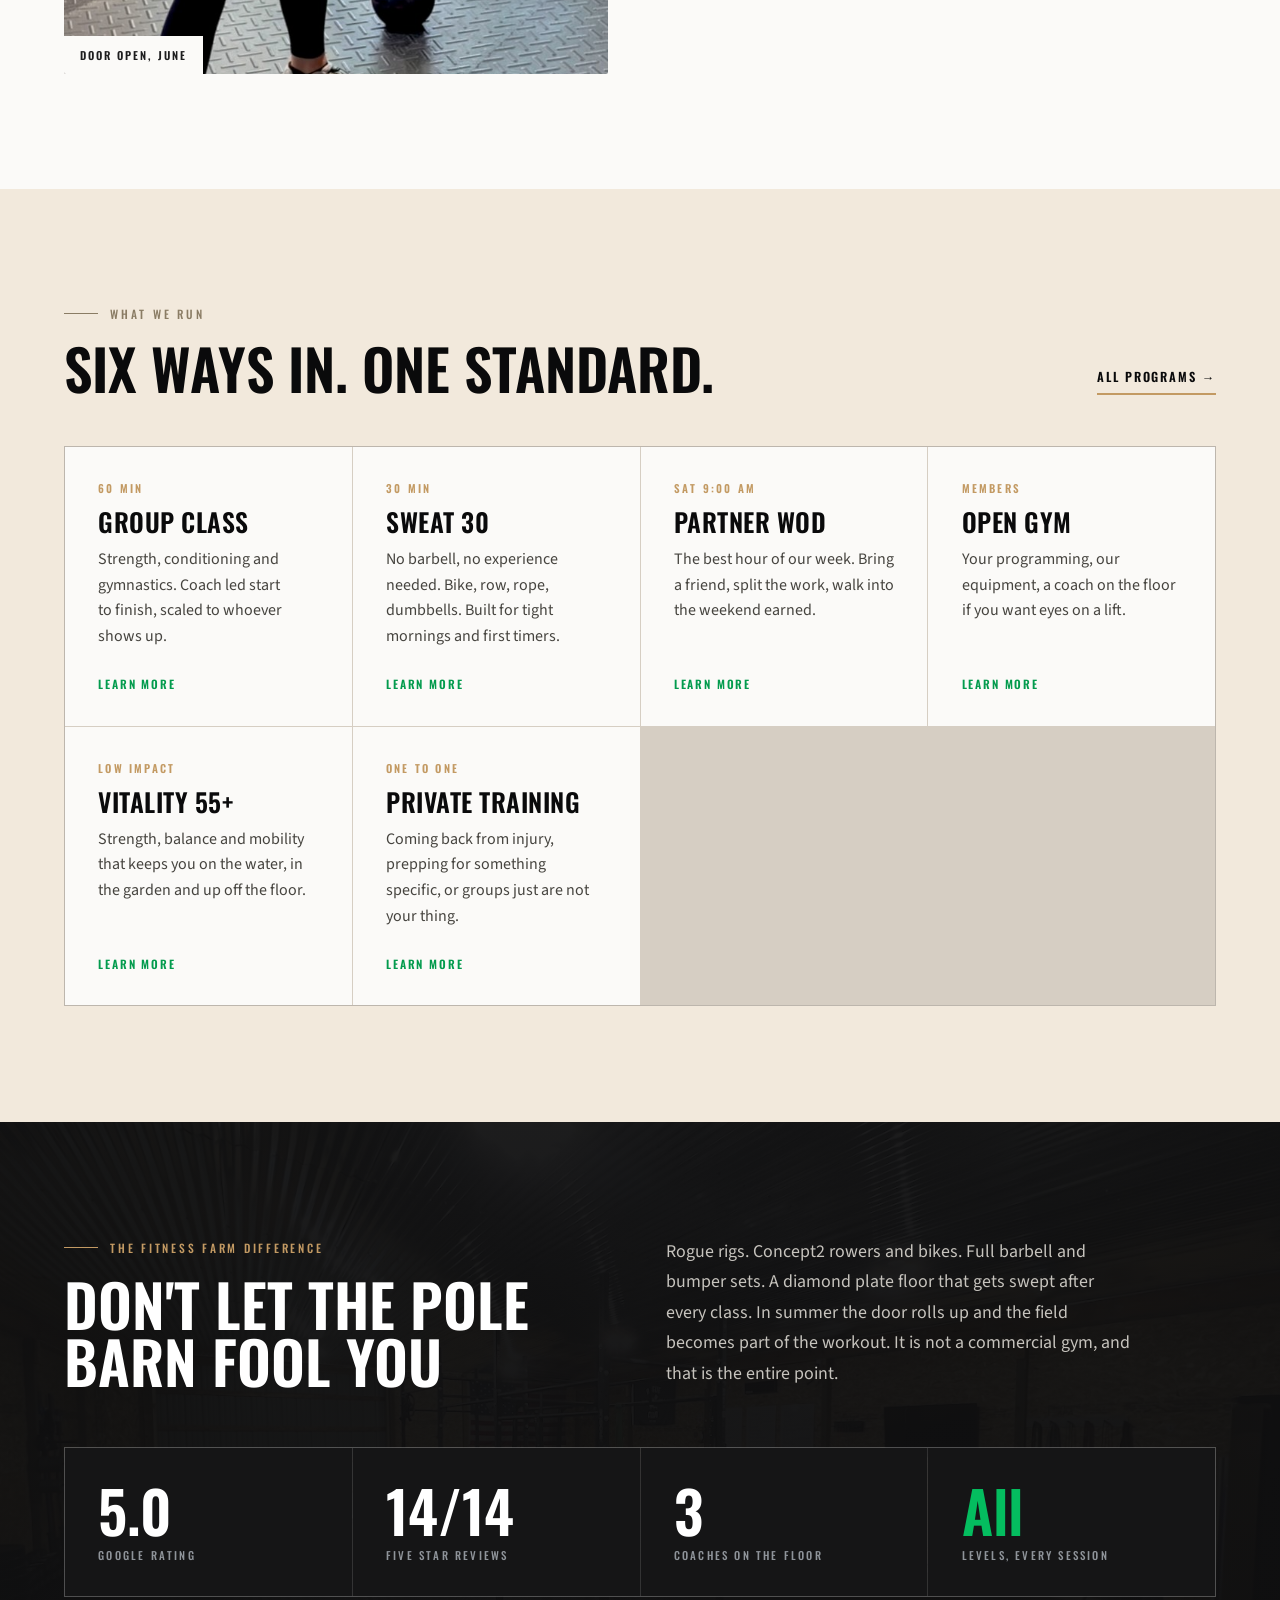
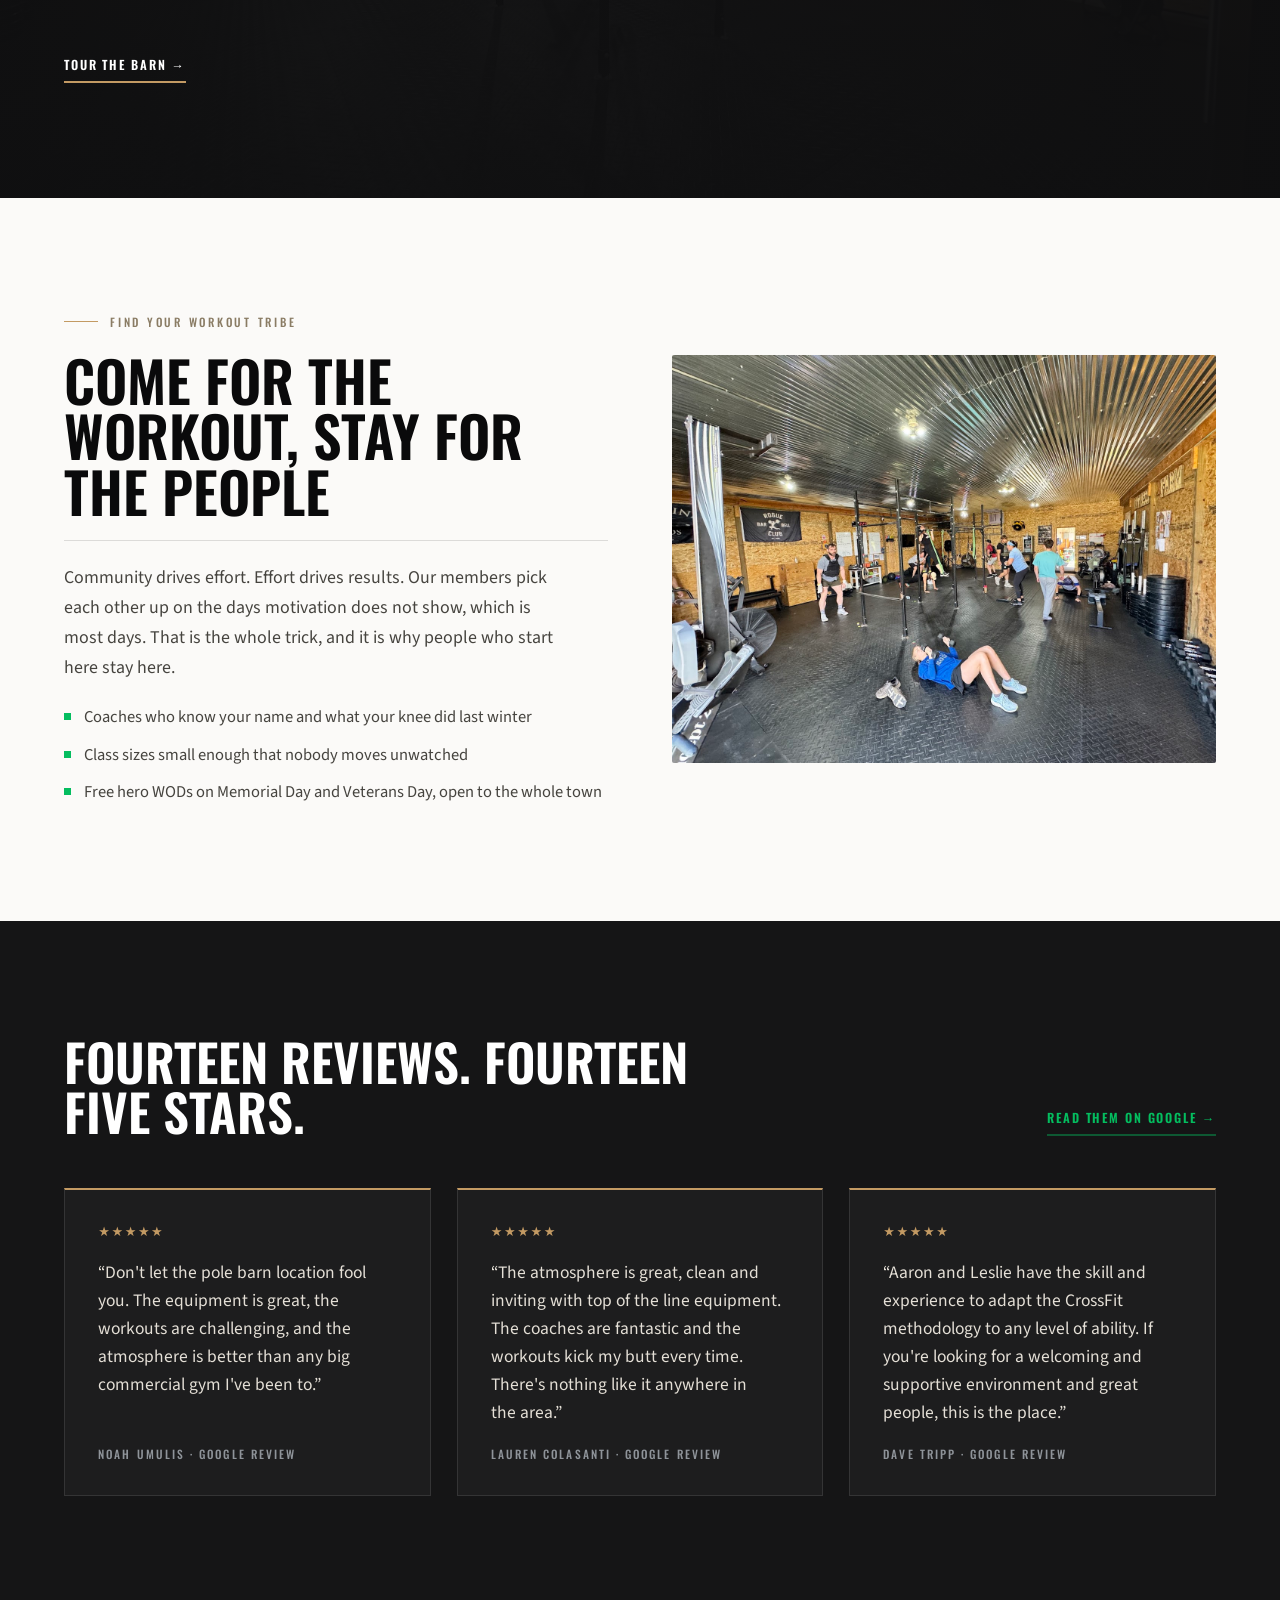
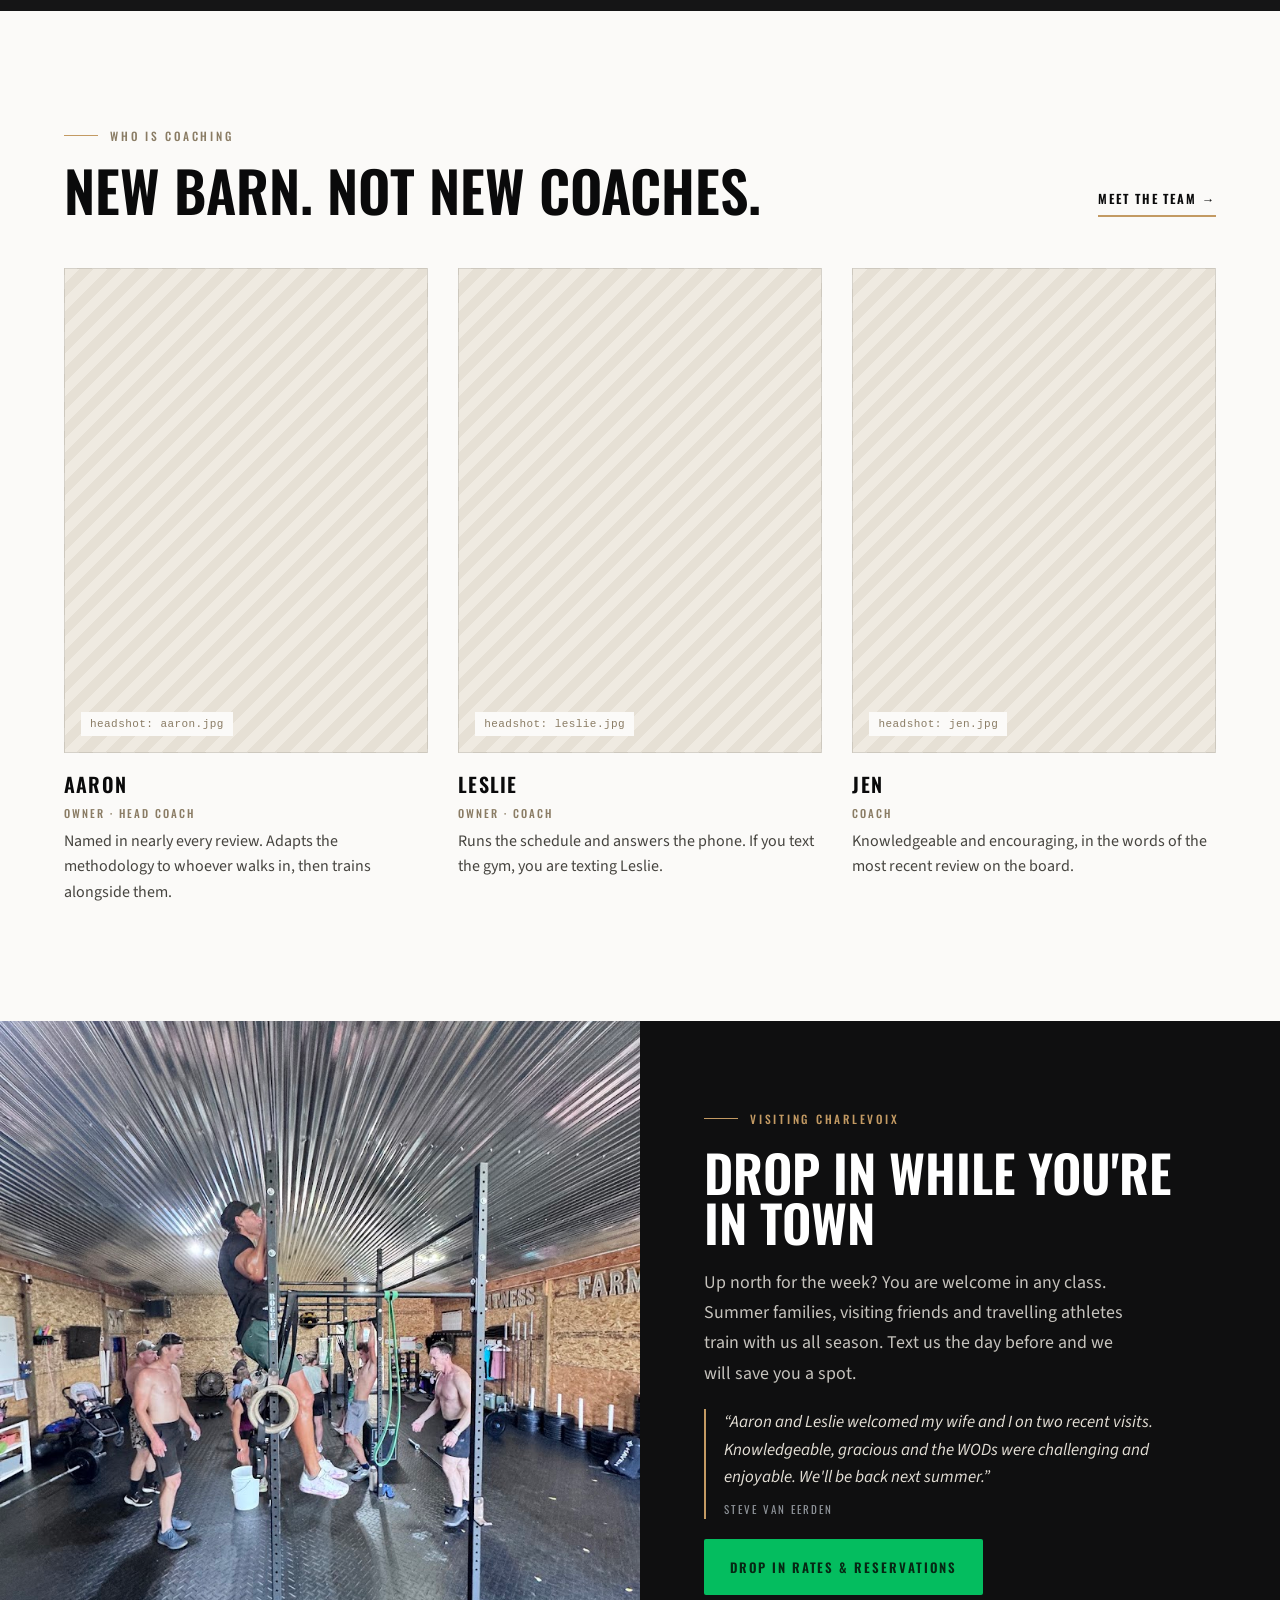
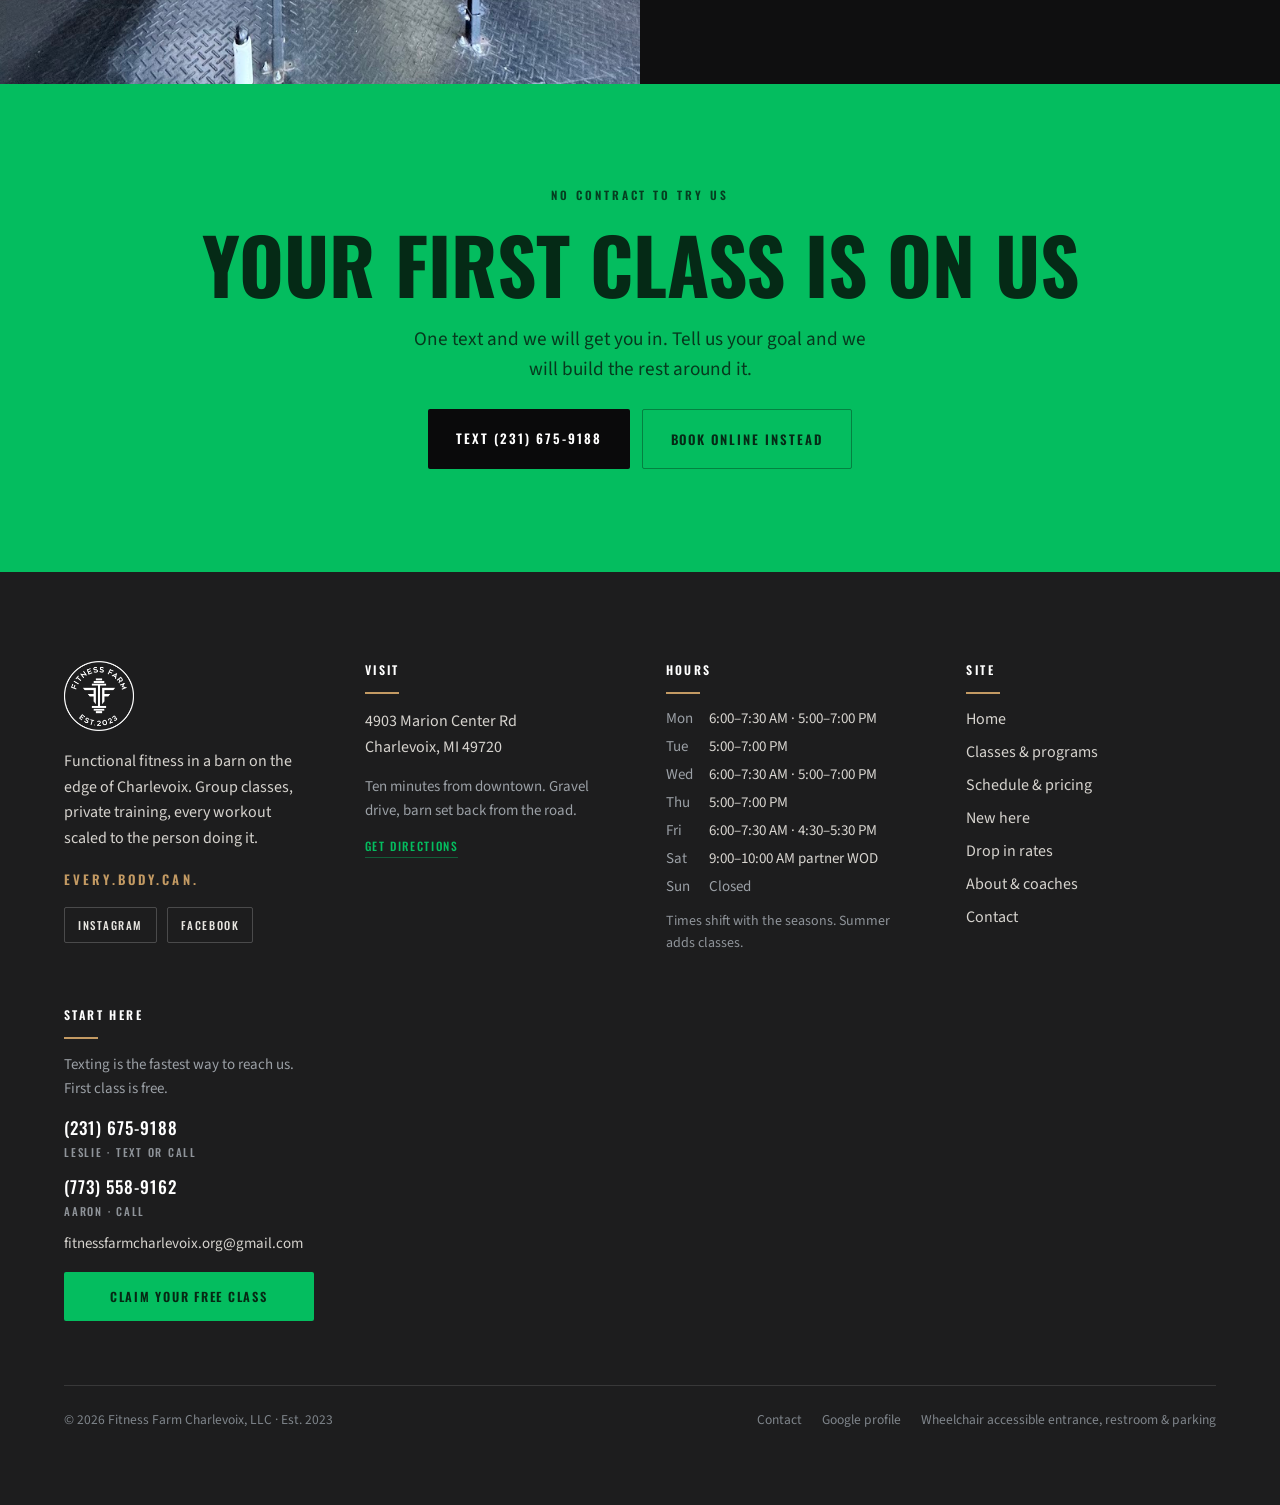
==== commit d2dd7ca1: "Add files via upload" ====
--- a/index.html
+++ b/index.html
@@ -56,6 +56,24 @@
 </script>
 <link rel="stylesheet" href="site.css">
 <script src="site.js" defer></script>
+<style id="ff-responsive">
+/* Header / footer responsive behaviour — inlined so it works even if site.css is blocked. */
+#ffMenu[data-open="open"] { opacity:1 !important; visibility:visible !important; pointer-events:auto !important; transform:translateY(0) !important; }
+@media (max-width: 939px) {
+  [data-ff-nav="desktop"] { display:none !important; }
+  [data-ff-burger] { display:flex !important; }
+  [data-ff-mobilebar] { display:grid !important; }
+  [data-ff-footer-grid] { grid-template-columns:repeat(auto-fit, minmax(min(100%, 260px), 1fr)) !important; }
+}
+@media (max-width: 600px) {
+  [data-ff-util] { height:30px !important; font-size:10px !important; }
+  [data-ff-bar] { height:62px !important; }
+  [data-ff-spacer] { height:92px !important; }
+  [data-ff-wordmark] { display:none !important; }
+  [data-ff-footer-grid] { grid-template-columns:1fr !important; }
+  [data-ff-footer-bottom] { flex-direction:column !important; align-items:flex-start !important; padding-bottom:96px !important; }
+}
+</style>
 </head>
 <body>
 <div style="position:fixed;top:0;left:0;right:0;z-index:900;font-family:'Source Sans 3',system-ui,sans-serif">
@@ -91,7 +109,7 @@
       <a data-nav="contact" href="contact.html" style="font-family:'Oswald',sans-serif;font-size:12.5px;font-weight:600;letter-spacing:0.13em;text-transform:uppercase;color:#062713;background:#04BD5F;text-decoration:none;padding:12px 20px;border-radius:2px;white-space:nowrap" data-h="4">Contact</a>
     </nav>
 
-    <button type="button" data-ff-burger="1" onclick="ffMenu()" aria-label="Open menu" style="align-items:center;gap:9px;background:none;border:1px solid rgba(29,29,30,0.18);border-radius:2px;padding:9px 13px;cursor:pointer;font-family:'Oswald',sans-serif;font-size:11.5px;font-weight:600;letter-spacing:0.14em;text-transform:uppercase;color:#1D1D1E">
+    <button type="button" data-ff-burger="1" onclick="ffMenu()" aria-label="Open menu" style="display:none;align-items:center;gap:9px;background:none;border:1px solid rgba(29,29,30,0.18);border-radius:2px;padding:9px 13px;cursor:pointer;font-family:'Oswald',sans-serif;font-size:11.5px;font-weight:600;letter-spacing:0.14em;text-transform:uppercase;color:#1D1D1E">
       <span style="display:flex;flex-direction:column;gap:3.5px">
         <span style="display:block;width:16px;height:1.5px;background:#1D1D1E"></span>
         <span style="display:block;width:16px;height:1.5px;background:#1D1D1E"></span>
@@ -104,7 +122,7 @@
 
 <div data-ff-spacer="1" style="height:104px"></div>
 
-<div id="ffMenu" data-ff-overlay="1" style="position:fixed;inset:0;z-index:950;background:#1D1D1E;overflow-y:auto;font-family:'Source Sans 3',system-ui,sans-serif;transition:opacity .32s ease, transform .32s cubic-bezier(.2,.8,.2,1);opacity:0;visibility:hidden;transform:translateY(-14px);pointer-events:none">
+<div id="ffMenu" data-ff-overlay="1" data-open="closed" style="position:fixed;inset:0;z-index:950;background:#1D1D1E;overflow-y:auto;opacity:0;visibility:hidden;pointer-events:none;transform:translateY(-14px);font-family:'Source Sans 3',system-ui,sans-serif;transition:opacity .32s ease, transform .32s cubic-bezier(.2,.8,.2,1);opacity:0;visibility:hidden;transform:translateY(-14px);pointer-events:none">
   <div style="display:flex;align-items:center;justify-content:space-between;height:104px;padding:0 clamp(14px,4vw,48px);border-bottom:1px solid rgba(255,255,255,0.12)">
     <span style="font-family:'Oswald',sans-serif;font-weight:600;font-size:14px;letter-spacing:0.18em;text-transform:uppercase;color:#FFFFFF">Fitness Farm</span>
     <button type="button" onclick="ffMenu()" aria-label="Close menu" style="background:none;border:1px solid rgba(255,255,255,0.25);border-radius:2px;padding:10px 14px;cursor:pointer;font-family:'Oswald',sans-serif;font-size:11.5px;font-weight:600;letter-spacing:0.14em;text-transform:uppercase;color:#FFFFFF">Close</button>
@@ -120,7 +138,7 @@
   </nav>
 </div>
 
-<div data-ff-mobilebar="1" style="position:fixed;bottom:0;left:0;right:0;z-index:880;background:#1D1D1E;border-top:1px solid rgba(255,255,255,0.12);grid-template-columns:1fr 1fr 1.2fr;font-family:'Oswald',sans-serif">
+<div data-ff-mobilebar="1" style="display:none;position:fixed;bottom:0;left:0;right:0;z-index:880;background:#1D1D1E;border-top:1px solid rgba(255,255,255,0.12);grid-template-columns:1fr 1fr 1.2fr;font-family:'Oswald',sans-serif">
   <a href="sms:+12316759188?&amp;body=Hi%20Fitness%20Farm%20-%20I%27d%20like%20to%20try%20a%20class." style="display:flex;align-items:center;justify-content:center;min-height:56px;color:#FFFFFF;text-decoration:none;font-size:12.5px;font-weight:500;letter-spacing:0.12em;text-transform:uppercase;border-right:1px solid rgba(255,255,255,0.12)">Text</a>
   <a href="tel:+12316759188" style="display:flex;align-items:center;justify-content:center;min-height:56px;color:#FFFFFF;text-decoration:none;font-size:12.5px;font-weight:500;letter-spacing:0.12em;text-transform:uppercase;border-right:1px solid rgba(255,255,255,0.12)">Call</a>
   <a href="contact.html" style="display:flex;align-items:center;justify-content:center;min-height:56px;background:#04BD5F;color:#062713;text-decoration:none;font-size:12.5px;font-weight:600;letter-spacing:0.12em;text-transform:uppercase">Contact</a>
